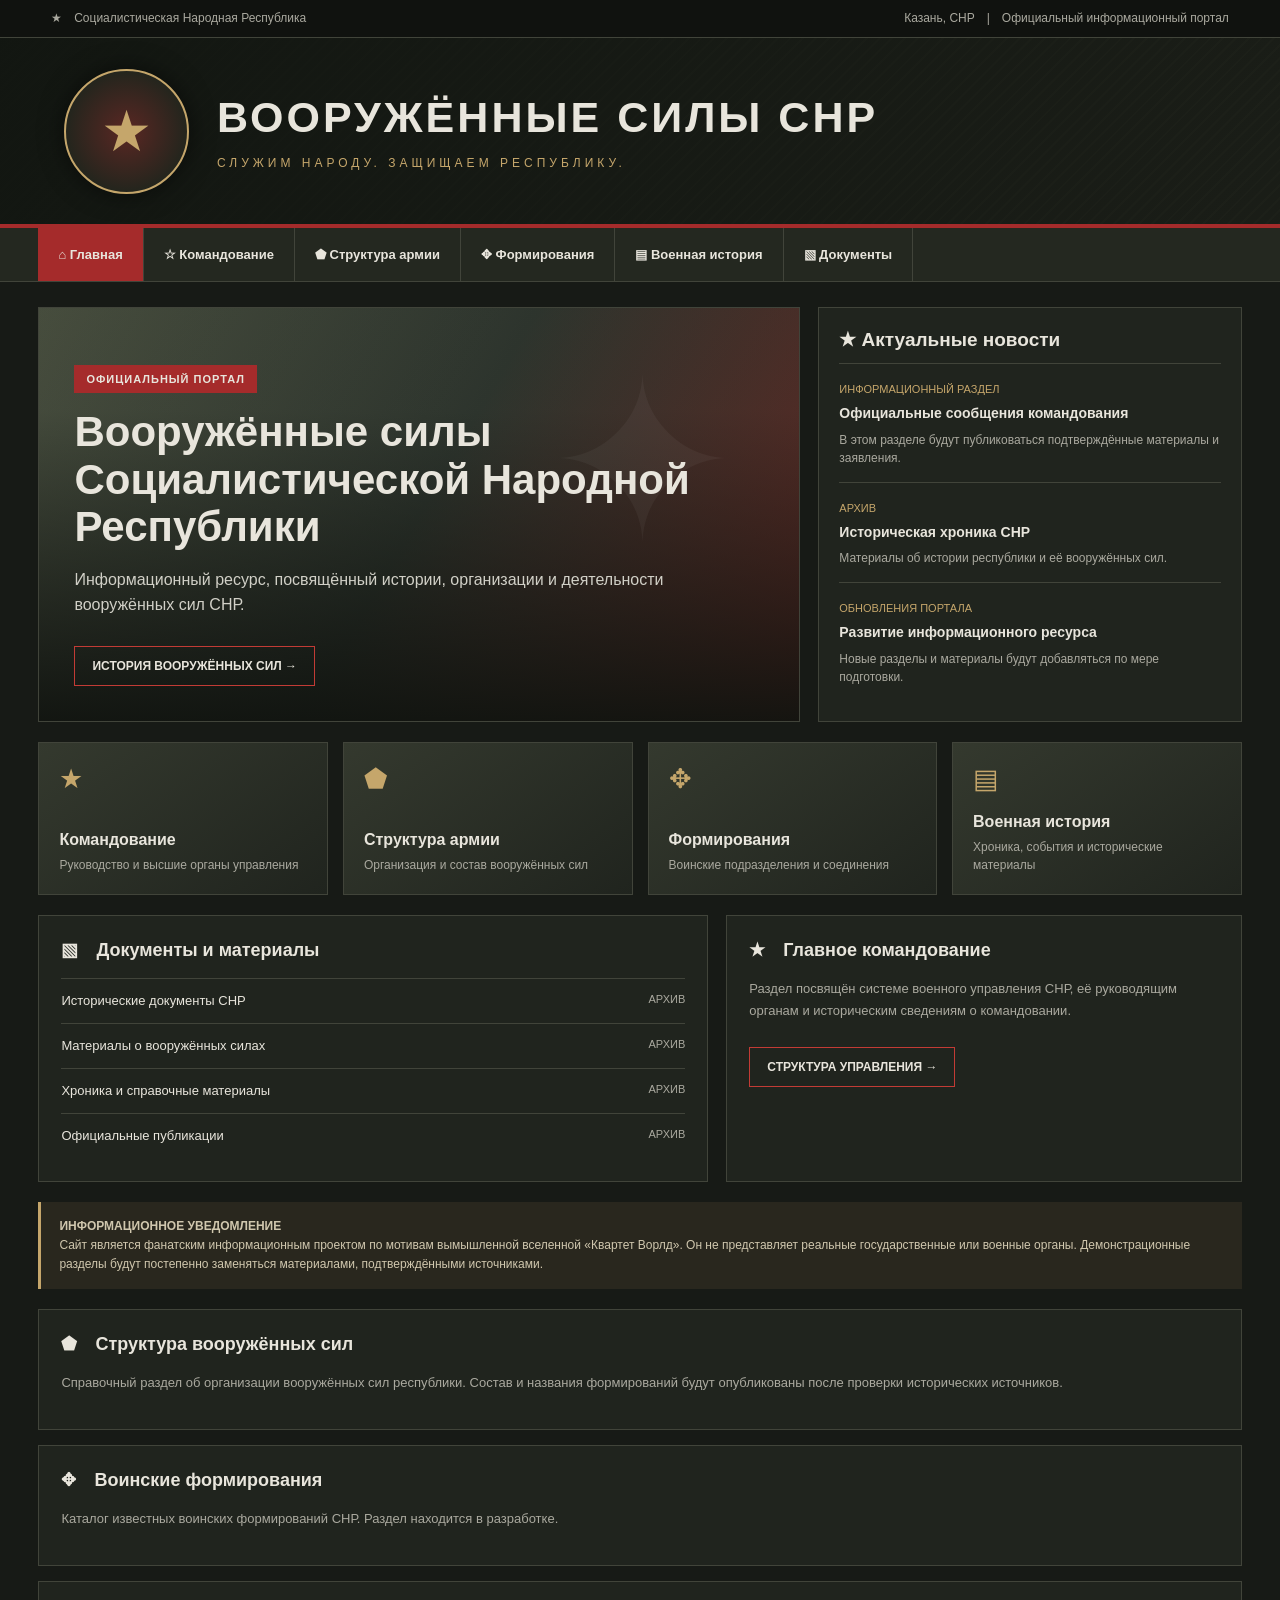
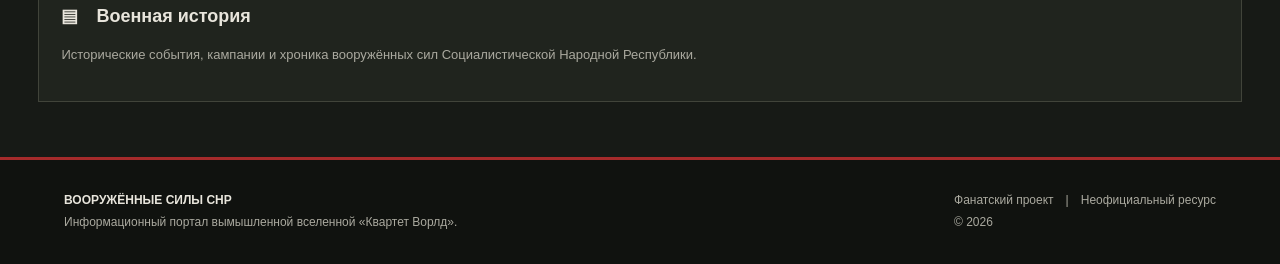
==== index.html @ 650f29ef "Update index.html" ====
<!DOCTYPE html>
<html lang="ru">
<head>
<meta charset="UTF-8">
<meta name="viewport" content="width=device-width, initial-scale=1.0">
<meta name="theme-color" content="#171a16">
<title>Вооружённые силы СНР — официальный портал</title>
<style>
:root {
  --bg:#171a16;
  --panel:#20241e;
  --panel2:#292d25;
  --red:#a52b2b;
  --red2:#c23b35;
  --gold:#c5a66b;
  --text:#e8e5dc;
  --muted:#aaa99f;
  --line:#41443a;
}
*{box-sizing:border-box}
body{
  margin:0;background:var(--bg);color:var(--text);
  font-family:Arial,Helvetica,sans-serif;
}
a{color:inherit;text-decoration:none}
.topline{
  background:#10120f;border-bottom:1px solid var(--line);
  padding:10px 4%;display:flex;justify-content:space-between;
  gap:15px;font-size:12px;color:var(--muted);
}
.masthead{
  min-height:190px;padding:28px 5%;
  display:flex;align-items:center;gap:28px;
  background:
  linear-gradient(105deg,rgba(18,22,17,.98),rgba(25,28,22,.86)),
  repeating-linear-gradient(135deg,#34382c 0 2px,#20241e 2px 9px);
  border-bottom:4px solid var(--red);
}
.emblem{
  width:125px;height:125px;flex-shrink:0;border:2px solid var(--gold);
  border-radius:50%;display:grid;place-items:center;
  color:var(--gold);font-size:57px;
  background:radial-gradient(circle,#5a2723,#24251d 70%);
  box-shadow:0 0 25px #0008;
}
.brand h1{
  font-size:clamp(25px,4vw,43px);margin:0;
  letter-spacing:3px;text-transform:uppercase;
}
.brand p{
  color:var(--gold);letter-spacing:4px;font-size:12px;
  margin:14px 0 0;
}
nav{
  display:flex;flex-wrap:wrap;background:#242820;
  border-bottom:1px solid var(--line);padding:0 3%;
}
nav a{
  padding:19px 20px;font-size:13px;font-weight:bold;
  border-right:1px solid var(--line);transition:.2s;
}
nav a:hover,nav a.active{background:var(--red)}
.container{max-width:1450px;margin:auto;padding:25px 3%}
.section-label{
  color:var(--gold);font-size:11px;letter-spacing:2px;
  text-transform:uppercase;margin-bottom:12px;
}
.hero-grid{
  display:grid;grid-template-columns:1.8fr 1fr;gap:18px;
}
.hero{
  min-height:365px;position:relative;overflow:hidden;
  display:flex;align-items:end;padding:35px;
  background:
  linear-gradient(0deg,#10130ff2 0%,#10130f30 75%),
  linear-gradient(120deg,#535a48,#343c34 50%,#722c27);
  border:1px solid var(--line);
}
.hero:before{
  content:"✦";position:absolute;right:8%;top:5%;
  font-size:230px;color:#ffffff0b;
}
.hero-content{position:relative;max-width:650px}
.tag{
  display:inline-block;background:var(--red);
  padding:8px 12px;font-size:11px;letter-spacing:1px;
  font-weight:bold;margin-bottom:15px;
}
.hero h2{font-size:clamp(27px,4vw,42px);line-height:1.13;margin:0 0 15px}
.hero p{color:#d1d0c7;line-height:1.6;max-width:600px}
.btn{
  display:inline-block;margin-top:12px;padding:12px 17px;
  border:1px solid var(--red2);font-size:12px;font-weight:bold;
}
.btn:hover{background:var(--red)}
.news{
  background:var(--panel);border:1px solid var(--line);padding:20px;
}
.news h3{margin:0 0 12px;font-size:19px}
.news-item{padding:15px 0;border-top:1px solid var(--line)}
.news-item time{font-size:11px;color:var(--gold)}
.news-item h4{font-size:14px;line-height:1.4;margin:7px 0}
.news-item p{font-size:12px;color:var(--muted);line-height:1.5;margin:0}
.cards{
  display:grid;grid-template-columns:repeat(4,1fr);
  gap:15px;margin-top:20px;
}
.card{
  min-height:150px;padding:20px;
  background:linear-gradient(145deg,#34392e,#20241e);
  border:1px solid var(--line);display:flex;
  flex-direction:column;justify-content:space-between;
  transition:.2s;
}
.card:hover{border-color:var(--gold);transform:translateY(-3px)}
.card .symbol{font-size:27px;color:var(--gold)}
.card h3{font-size:16px;margin:18px 0 7px}
.card p{font-size:12px;color:var(--muted);margin:0;line-height:1.5}
.lower{
  display:grid;grid-template-columns:1.3fr 1fr;
  gap:18px;margin-top:20px;
}
.panel{background:var(--panel);border:1px solid var(--line);padding:22px}
.panel h3{margin:0 0 16px;font-size:18px}
.document{
  display:flex;justify-content:space-between;gap:15px;
  padding:13px 0;border-top:1px solid var(--line);
  font-size:13px;line-height:1.4;
}
.document span:last-child{color:var(--muted);white-space:nowrap;font-size:11px}
.notice{
  margin-top:20px;padding:15px 18px;
  border-left:3px solid var(--gold);
  background:#29271e;color:#d0c7ae;
  font-size:12px;line-height:1.6;
}
footer{
  margin-top:30px;padding:30px 5%;
  background:#10120f;border-top:3px solid var(--red);
  color:var(--muted);font-size:12px;line-height:1.8;
}
.footer-inner{max-width:1400px;margin:auto;display:flex;justify-content:space-between;gap:20px;flex-wrap:wrap}
@media(max-width:850px){
  .hero-grid,.lower{grid-template-columns:1fr}
  .cards{grid-template-columns:repeat(2,1fr)}
  .masthead{min-height:145px}
  .emblem{width:85px;height:85px;font-size:38px}
  nav a{padding:14px 12px}
}
@media(max-width:520px){
  .topline{font-size:10px;flex-wrap:wrap}
  .masthead{padding:22px 5%;gap:15px}
  .emblem{width:65px;height:65px;font-size:29px}
  .brand h1{font-size:21px;letter-spacing:1px}
  .brand p{font-size:9px;letter-spacing:1px}
  nav a{font-size:11px;padding:12px 9px}
  .container{padding:15px 4%}
  .hero{padding:23px;min-height:330px}
  .cards{grid-template-columns:1fr 1fr;gap:9px}
  .card{padding:14px;min-height:145px}
  .card h3{font-size:14px}
  .document{font-size:11px}
}
</style>
</head>
<body>

<div class="topline">
  <span>★　Социалистическая Народная Республика</span>
  <span>Казань, СНР　|　Официальный информационный портал</span>
</div>

<header class="masthead">
  <div class="emblem">★</div>
  <div class="brand">
    <h1>Вооружённые силы СНР</h1>
    <p>СЛУЖИМ НАРОДУ. ЗАЩИЩАЕМ РЕСПУБЛИКУ.</p>
  </div>
</header>

<nav>
  <a class="active" href="#home">⌂ Главная</a>
  <a href="#command">☆ Командование</a>
  <a href="#structure">⬟ Структура армии</a>
  <a href="#formations">✥ Формирования</a>
  <a href="#history">▤ Военная история</a>
  <a href="#documents">▧ Документы</a>
</nav>

<main class="container" id="home">

  <div class="hero-grid">
    <section class="hero">
      <div class="hero-content">
        <span class="tag">ОФИЦИАЛЬНЫЙ ПОРТАЛ</span>
        <h2>Вооружённые силы Социалистической Народной Республики</h2>
        <p>Информационный ресурс, посвящённый истории, организации и деятельности вооружённых сил СНР.</p>
        <a class="btn" href="#history">ИСТОРИЯ ВООРУЖЁННЫХ СИЛ →</a>
      </div>
    </section>

    <aside class="news">
      <h3>★ Актуальные новости</h3>
      <article class="news-item">
        <time>ИНФОРМАЦИОННЫЙ РАЗДЕЛ</time>
        <h4>Официальные сообщения командования</h4>
        <p>В этом разделе будут публиковаться подтверждённые материалы и заявления.</p>
      </article>
      <article class="news-item">
        <time>АРХИВ</time>
        <h4>Историческая хроника СНР</h4>
        <p>Материалы об истории республики и её вооружённых сил.</p>
      </article>
      <article class="news-item">
        <time>ОБНОВЛЕНИЯ ПОРТАЛА</time>
        <h4>Развитие информационного ресурса</h4>
        <p>Новые разделы и материалы будут добавляться по мере подготовки.</p>
      </article>
    </aside>
  </div>

  <section class="cards">
    <a class="card" href="#command">
      <span class="symbol">★</span>
      <div><h3>Командование</h3><p>Руководство и высшие органы управления</p></div>
    </a>
    <a class="card" href="#structure">
      <span class="symbol">⬟</span>
      <div><h3>Структура армии</h3><p>Организация и состав вооружённых сил</p></div>
    </a>
    <a class="card" href="#formations">
      <span class="symbol">✥</span>
      <div><h3>Формирования</h3><p>Воинские подразделения и соединения</p></div>
    </a>
    <a class="card" href="#history">
      <span class="symbol">▤</span>
      <div><h3>Военная история</h3><p>Хроника, события и исторические материалы</p></div>
    </a>
  </section>

  <div class="lower">
    <section class="panel" id="documents">
      <h3>▧　Документы и материалы</h3>
      <div class="document">
        <span>Исторические документы СНР</span><span>АРХИВ</span>
      </div>
      <div class="document">
        <span>Материалы о вооружённых силах</span><span>АРХИВ</span>
      </div>
      <div class="document">
        <span>Хроника и справочные материалы</span><span>АРХИВ</span>
      </div>
      <div class="document">
        <span>Официальные публикации</span><span>АРХИВ</span>
      </div>
    </section>

    <section class="panel" id="command">
      <h3>★　Главное командование</h3>
      <p style="color:var(--muted);font-size:13px;line-height:1.7">
        Раздел посвящён системе военного управления СНР, её руководящим органам и историческим сведениям о командовании.
      </p>
      <a class="btn" href="#structure">СТРУКТУРА УПРАВЛЕНИЯ →</a>
    </section>
  </div>

  <div class="notice">
    <strong>ИНФОРМАЦИОННОЕ УВЕДОМЛЕНИЕ</strong><br>
    Сайт является фанатским информационным проектом по мотивам вымышленной вселенной «Квартет Ворлд». Он не представляет реальные государственные или военные органы. Демонстрационные разделы будут постепенно заменяться материалами, подтверждёнными источниками.
  </div>

  <section class="panel" id="structure" style="margin-top:20px">
    <h3>⬟　Структура вооружённых сил</h3>
    <p style="color:var(--muted);font-size:13px;line-height:1.7">
      Справочный раздел об организации вооружённых сил республики. Состав и названия формирований будут опубликованы после проверки исторических источников.
    </p>
  </section>

  <section class="panel" id="formations" style="margin-top:15px">
    <h3>✥　Воинские формирования</h3>
    <p style="color:var(--muted);font-size:13px;line-height:1.7">
      Каталог известных воинских формирований СНР. Раздел находится в разработке.
    </p>
  </section>

  <section class="panel" id="history" style="margin-top:15px">
    <h3>▤　Военная история</h3>
    <p style="color:var(--muted);font-size:13px;line-height:1.7">
      Исторические события, кампании и хроника вооружённых сил Социалистической Народной Республики.
    </p>
  </section>

</main>

<footer>
  <div class="footer-inner">
    <div>
      <strong style="color:var(--text)">ВООРУЖЁННЫЕ СИЛЫ СНР</strong><br>
      Информационный портал вымышленной вселенной «Квартет Ворлд».
    </div>
    <div>Фанатский проект　|　Неофициальный ресурс<br>© 2026</div>
  </div>
</footer>

</body>
</html>
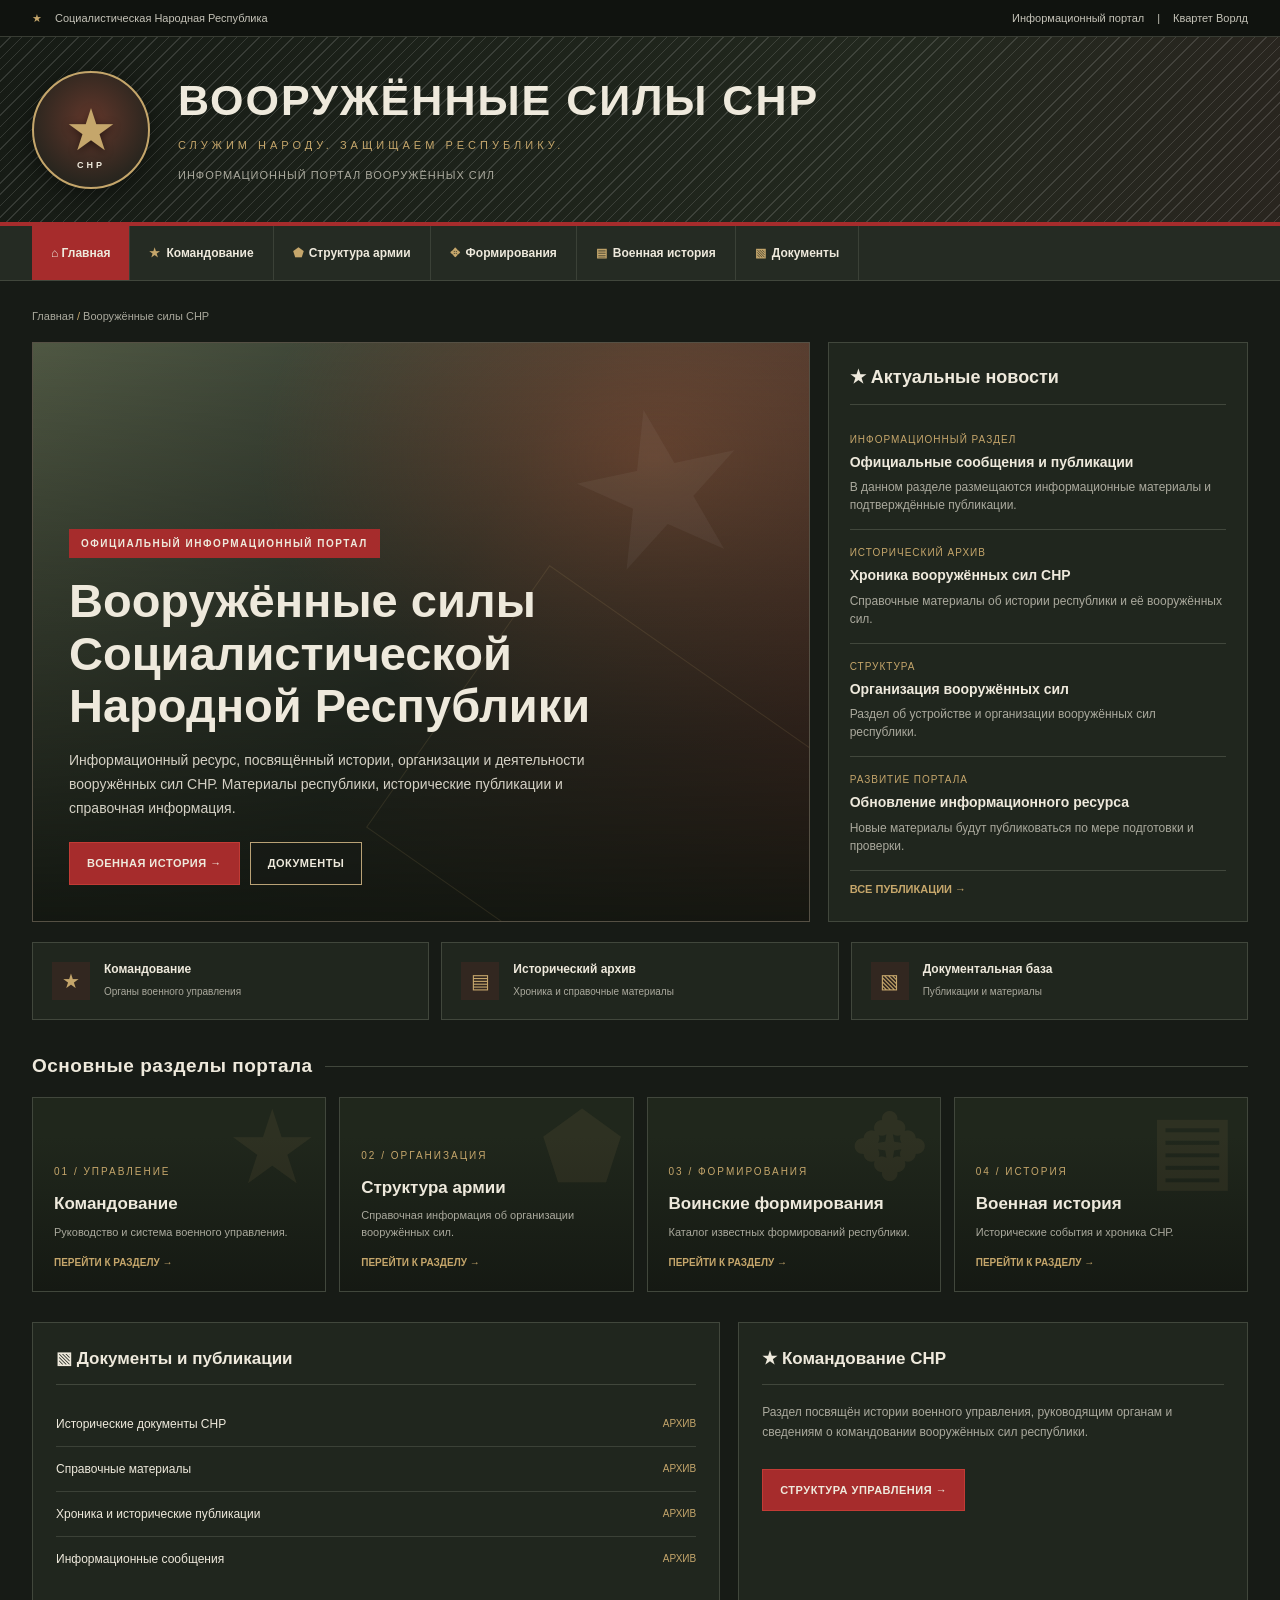
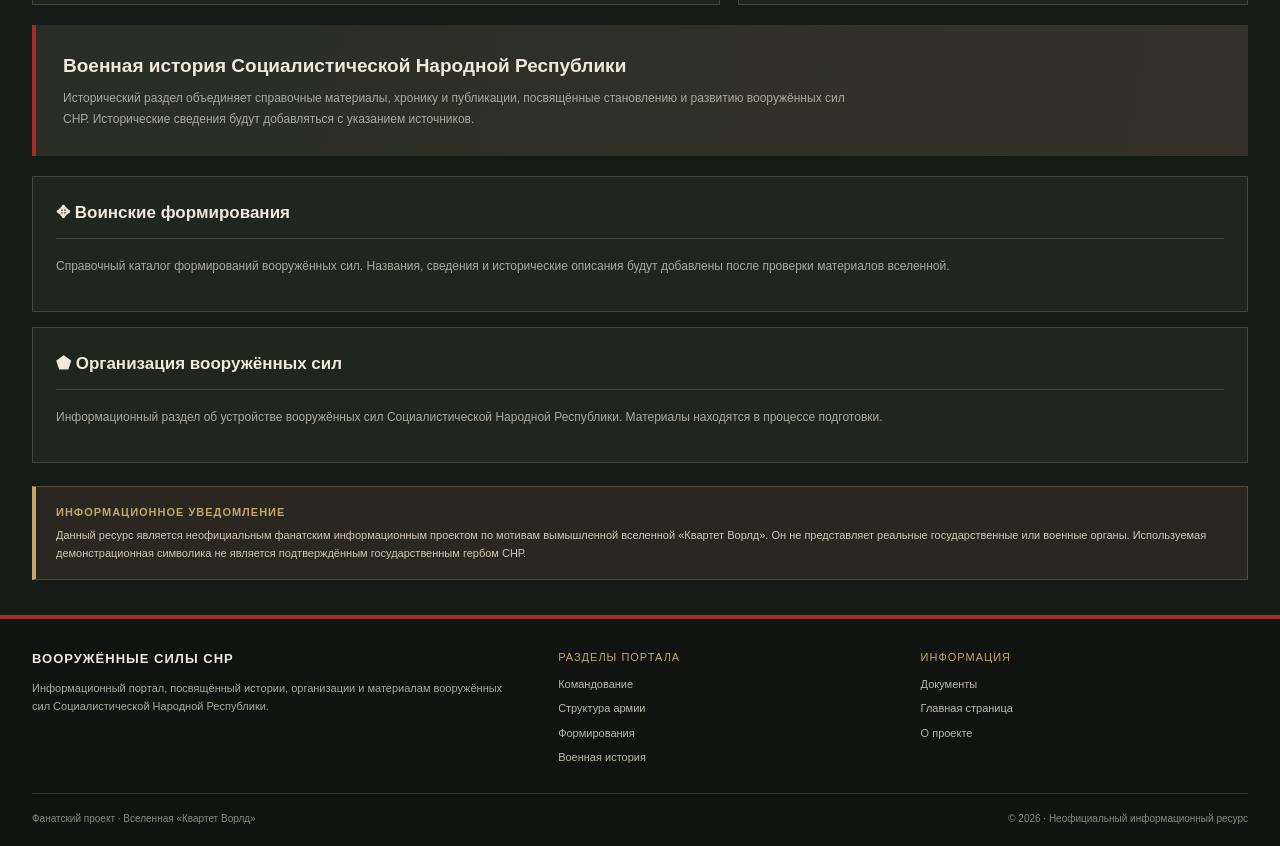
==== commit aa1e19c1: "Update index.html" ====
--- a/index.html
+++ b/index.html
@@ -4,302 +4,1001 @@
 <head>
 <meta charset="UTF-8">
 <meta name="viewport" content="width=device-width, initial-scale=1.0">
-<meta name="theme-color" content="#171a16">
+<meta name="theme-color" content="#171b16">
+<meta name="description" content="Информационный портал Вооружённых сил Социалистической Народной Республики.">
 <title>Вооружённые силы СНР — официальный портал</title>
+
 <style>
 :root {
-  --bg:#171a16;
-  --panel:#20241e;
-  --panel2:#292d25;
-  --red:#a52b2b;
-  --red2:#c23b35;
+  --bg:#171b16;
+  --surface:#20261e;
+  --surface2:#292f26;
+  --surface3:#343a30;
+  --red:#a62c2c;
+  --red-light:#c23b35;
   --gold:#c5a66b;
-  --text:#e8e5dc;
-  --muted:#aaa99f;
-  --line:#41443a;
-}
-*{box-sizing:border-box}
-body{
-  margin:0;background:var(--bg);color:var(--text);
+  --cream:#eee9dc;
+  --muted:#aaa99d;
+  --line:#41473c;
+  --max:1440px;
+}
+
+* { box-sizing:border-box; }
+
+html { scroll-behavior:smooth; }
+
+body {
+  margin:0;
+  background:var(--bg);
+  color:var(--cream);
   font-family:Arial,Helvetica,sans-serif;
-}
-a{color:inherit;text-decoration:none}
-.topline{
-  background:#10120f;border-bottom:1px solid var(--line);
-  padding:10px 4%;display:flex;justify-content:space-between;
-  gap:15px;font-size:12px;color:var(--muted);
-}
-.masthead{
-  min-height:190px;padding:28px 5%;
-  display:flex;align-items:center;gap:28px;
+  line-height:1.5;
+}
+
+a { color:inherit; text-decoration:none; }
+
+button { font:inherit; }
+
+.container {
+  width:min(calc(100% - 64px),var(--max));
+  margin:auto;
+}
+
+/* TOP BAR */
+
+.topbar {
+  background:#10130f;
+  border-bottom:1px solid #383c33;
+  font-size:11px;
+  color:#c5c3b8;
+}
+
+.topbar-inner {
+  min-height:36px;
+  display:flex;
+  align-items:center;
+  justify-content:space-between;
+  gap:15px;
+}
+
+.topbar-left,.topbar-right {
+  display:flex;
+  align-items:center;
+  gap:13px;
+}
+
+.top-star { color:var(--gold); }
+
+/* HEADER */
+
+.header {
+  position:relative;
+  overflow:hidden;
   background:
-  linear-gradient(105deg,rgba(18,22,17,.98),rgba(25,28,22,.86)),
-  repeating-linear-gradient(135deg,#34382c 0 2px,#20241e 2px 9px);
+    linear-gradient(100deg,#161b15 0%,#22281e 70%,#29251f 100%);
   border-bottom:4px solid var(--red);
 }
-.emblem{
-  width:125px;height:125px;flex-shrink:0;border:2px solid var(--gold);
-  border-radius:50%;display:grid;place-items:center;
-  color:var(--gold);font-size:57px;
-  background:radial-gradient(circle,#5a2723,#24251d 70%);
-  box-shadow:0 0 25px #0008;
-}
-.brand h1{
-  font-size:clamp(25px,4vw,43px);margin:0;
-  letter-spacing:3px;text-transform:uppercase;
-}
-.brand p{
-  color:var(--gold);letter-spacing:4px;font-size:12px;
-  margin:14px 0 0;
-}
-nav{
-  display:flex;flex-wrap:wrap;background:#242820;
-  border-bottom:1px solid var(--line);padding:0 3%;
-}
-nav a{
-  padding:19px 20px;font-size:13px;font-weight:bold;
-  border-right:1px solid var(--line);transition:.2s;
-}
-nav a:hover,nav a.active{background:var(--red)}
-.container{max-width:1450px;margin:auto;padding:25px 3%}
-.section-label{
-  color:var(--gold);font-size:11px;letter-spacing:2px;
-  text-transform:uppercase;margin-bottom:12px;
-}
-.hero-grid{
-  display:grid;grid-template-columns:1.8fr 1fr;gap:18px;
-}
-.hero{
-  min-height:365px;position:relative;overflow:hidden;
-  display:flex;align-items:end;padding:35px;
+
+.header:after {
+  content:"";
+  position:absolute;
+  inset:0;
+  pointer-events:none;
+  opacity:.13;
+  background:repeating-linear-gradient(
+    135deg,transparent 0 7px,#ffffff 7px 8px
+  );
+}
+
+.header-inner {
+  min-height:185px;
+  display:flex;
+  align-items:center;
+  gap:28px;
+  position:relative;
+  z-index:1;
+  padding-top:20px;
+  padding-bottom:20px;
+}
+
+.emblem {
+  width:118px;
+  height:118px;
+  flex-shrink:0;
+  border:2px solid var(--gold);
+  border-radius:50%;
   background:
-  linear-gradient(0deg,#10130ff2 0%,#10130f30 75%),
-  linear-gradient(120deg,#535a48,#343c34 50%,#722c27);
+    radial-gradient(circle at 50% 42%,#63372b,#28251e 72%);
+  display:grid;
+  place-items:center;
+  box-shadow:0 5px 25px #0007;
+  position:relative;
+}
+
+.emblem:before {
+  content:"★";
+  color:var(--gold);
+  font-size:58px;
+  text-shadow:0 2px 8px #0008;
+}
+
+.emblem:after {
+  content:"СНР";
+  position:absolute;
+  bottom:14px;
+  font-size:9px;
+  font-weight:bold;
+  letter-spacing:3px;
+  color:var(--cream);
+}
+
+.brand h1 {
+  margin:0;
+  font-size:clamp(25px,4vw,43px);
+  font-weight:800;
+  letter-spacing:2px;
+  text-transform:uppercase;
+  line-height:1.15;
+}
+
+.brand-subtitle {
+  margin-top:12px;
+  color:var(--gold);
+  font-size:11px;
+  letter-spacing:4px;
+  text-transform:uppercase;
+}
+
+.brand-caption {
+  margin-top:13px;
+  color:#aaa99d;
+  font-size:11px;
+  letter-spacing:1px;
+}
+
+/* NAVIGATION */
+
+.nav-wrap {
+  background:#252b23;
+  border-bottom:1px solid var(--line);
+}
+
+.nav {
+  display:flex;
+  align-items:stretch;
+  overflow-x:auto;
+  scrollbar-width:thin;
+}
+
+.nav a {
+  flex-shrink:0;
+  padding:18px 19px;
+  border-right:1px solid #3b4137;
+  font-size:12px;
+  font-weight:bold;
+  transition:.2s;
+}
+
+.nav a:hover {
+  background:var(--surface3);
+}
+
+.nav a.active {
+  background:var(--red);
+}
+
+.nav-icon {
+  color:var(--gold);
+  margin-right:6px;
+}
+
+/* PAGE */
+
+.main {
+  padding-top:27px;
+  padding-bottom:35px;
+}
+
+.breadcrumb {
+  font-size:11px;
+  color:var(--muted);
+  margin-bottom:17px;
+}
+
+.breadcrumb span { color:var(--gold); }
+
+.section-heading {
+  display:flex;
+  align-items:center;
+  gap:12px;
+  margin-bottom:17px;
+}
+
+.section-heading h2 {
+  font-size:19px;
+  margin:0;
+  letter-spacing:.5px;
+}
+
+.section-heading:after {
+  content:"";
+  height:1px;
+  flex:1;
+  background:var(--line);
+}
+
+/* HERO */
+
+.hero-grid {
+  display:grid;
+  grid-template-columns:minmax(0,1.85fr) minmax(290px,1fr);
+  gap:18px;
+}
+
+.hero {
+  min-height:410px;
+  position:relative;
+  overflow:hidden;
+  border:1px solid #555044;
+  display:flex;
+  align-items:flex-end;
+  background:
+    linear-gradient(0deg,#11150ff5 0%,#11150f95 42%,#11150f20 100%),
+    radial-gradient(ellipse at 80% 20%,#80513a 0%,transparent 45%),
+    linear-gradient(120deg,#58614a,#343c32 50%,#6b332b);
+}
+
+.hero:before {
+  content:"★";
+  position:absolute;
+  right:7%;
+  top:7%;
+  font-size:210px;
+  line-height:1;
+  color:#ffffff0c;
+  transform:rotate(-12deg);
+}
+
+.hero:after {
+  content:"";
+  position:absolute;
+  width:55%;
+  height:55%;
+  right:-5%;
+  bottom:-10%;
+  border:1px solid #c5a66b22;
+  transform:rotate(35deg);
+}
+
+.hero-content {
+  padding:36px;
+  position:relative;
+  z-index:2;
+  max-width:720px;
+}
+
+.kicker {
+  display:inline-block;
+  background:var(--red);
+  padding:7px 12px;
+  font-size:10px;
+  font-weight:bold;
+  letter-spacing:1.5px;
+  margin-bottom:17px;
+}
+
+.hero h2 {
+  font-size:clamp(29px,4vw,47px);
+  line-height:1.12;
+  margin:0 0 16px;
+  max-width:650px;
+}
+
+.hero p {
+  max-width:570px;
+  color:#d4d0c4;
+  font-size:14px;
+  line-height:1.7;
+  margin:0;
+}
+
+.hero-actions {
+  display:flex;
+  flex-wrap:wrap;
+  gap:10px;
+  margin-top:22px;
+}
+
+.button {
+  display:inline-flex;
+  align-items:center;
+  justify-content:center;
+  padding:12px 17px;
+  background:var(--red);
+  border:1px solid var(--red-light);
+  font-size:11px;
+  font-weight:bold;
+  letter-spacing:.5px;
+  transition:.2s;
+}
+
+.button:hover { background:var(--red-light); }
+
+.button-outline {
+  background:#171b16a8;
+  border:1px solid #b9a276;
+}
+
+.button-outline:hover { background:#484435; }
+
+/* NEWS */
+
+.news-panel {
+  background:var(--surface);
   border:1px solid var(--line);
-}
-.hero:before{
-  content:"✦";position:absolute;right:8%;top:5%;
-  font-size:230px;color:#ffffff0b;
-}
-.hero-content{position:relative;max-width:650px}
-.tag{
-  display:inline-block;background:var(--red);
-  padding:8px 12px;font-size:11px;letter-spacing:1px;
-  font-weight:bold;margin-bottom:15px;
-}
-.hero h2{font-size:clamp(27px,4vw,42px);line-height:1.13;margin:0 0 15px}
-.hero p{color:#d1d0c7;line-height:1.6;max-width:600px}
-.btn{
-  display:inline-block;margin-top:12px;padding:12px 17px;
-  border:1px solid var(--red2);font-size:12px;font-weight:bold;
-}
-.btn:hover{background:var(--red)}
-.news{
-  background:var(--panel);border:1px solid var(--line);padding:20px;
-}
-.news h3{margin:0 0 12px;font-size:19px}
-.news-item{padding:15px 0;border-top:1px solid var(--line)}
-.news-item time{font-size:11px;color:var(--gold)}
-.news-item h4{font-size:14px;line-height:1.4;margin:7px 0}
-.news-item p{font-size:12px;color:var(--muted);line-height:1.5;margin:0}
-.cards{
-  display:grid;grid-template-columns:repeat(4,1fr);
-  gap:15px;margin-top:20px;
-}
-.card{
-  min-height:150px;padding:20px;
-  background:linear-gradient(145deg,#34392e,#20241e);
-  border:1px solid var(--line);display:flex;
-  flex-direction:column;justify-content:space-between;
+  padding:21px;
+}
+
+.news-panel h2 {
+  font-size:18px;
+  margin:0 0 12px;
+  padding-bottom:13px;
+  border-bottom:1px solid var(--line);
+}
+
+.news-item {
+  display:block;
+  padding:15px 0;
+  border-bottom:1px solid var(--line);
   transition:.2s;
 }
-.card:hover{border-color:var(--gold);transform:translateY(-3px)}
-.card .symbol{font-size:27px;color:var(--gold)}
-.card h3{font-size:16px;margin:18px 0 7px}
-.card p{font-size:12px;color:var(--muted);margin:0;line-height:1.5}
-.lower{
-  display:grid;grid-template-columns:1.3fr 1fr;
-  gap:18px;margin-top:20px;
-}
-.panel{background:var(--panel);border:1px solid var(--line);padding:22px}
-.panel h3{margin:0 0 16px;font-size:18px}
-.document{
-  display:flex;justify-content:space-between;gap:15px;
-  padding:13px 0;border-top:1px solid var(--line);
-  font-size:13px;line-height:1.4;
-}
-.document span:last-child{color:var(--muted);white-space:nowrap;font-size:11px}
-.notice{
-  margin-top:20px;padding:15px 18px;
-  border-left:3px solid var(--gold);
-  background:#29271e;color:#d0c7ae;
-  font-size:12px;line-height:1.6;
-}
-footer{
-  margin-top:30px;padding:30px 5%;
-  background:#10120f;border-top:3px solid var(--red);
-  color:var(--muted);font-size:12px;line-height:1.8;
-}
-.footer-inner{max-width:1400px;margin:auto;display:flex;justify-content:space-between;gap:20px;flex-wrap:wrap}
-@media(max-width:850px){
-  .hero-grid,.lower{grid-template-columns:1fr}
-  .cards{grid-template-columns:repeat(2,1fr)}
-  .masthead{min-height:145px}
-  .emblem{width:85px;height:85px;font-size:38px}
-  nav a{padding:14px 12px}
-}
-@media(max-width:520px){
-  .topline{font-size:10px;flex-wrap:wrap}
-  .masthead{padding:22px 5%;gap:15px}
-  .emblem{width:65px;height:65px;font-size:29px}
-  .brand h1{font-size:21px;letter-spacing:1px}
-  .brand p{font-size:9px;letter-spacing:1px}
-  nav a{font-size:11px;padding:12px 9px}
-  .container{padding:15px 4%}
-  .hero{padding:23px;min-height:330px}
-  .cards{grid-template-columns:1fr 1fr;gap:9px}
-  .card{padding:14px;min-height:145px}
-  .card h3{font-size:14px}
-  .document{font-size:11px}
+
+.news-item:last-child { border-bottom:0; }
+
+.news-item:hover h3 { color:var(--gold); }
+
+.news-meta {
+  font-size:10px;
+  color:var(--gold);
+  letter-spacing:1px;
+  text-transform:uppercase;
+}
+
+.news-item h3 {
+  font-size:14px;
+  margin:6px 0;
+  line-height:1.4;
+  transition:.2s;
+}
+
+.news-item p {
+  margin:0;
+  color:var(--muted);
+  font-size:12px;
+  line-height:1.5;
+}
+
+.news-more {
+  display:inline-block;
+  margin-top:10px;
+  color:var(--gold);
+  font-size:11px;
+  font-weight:bold;
+}
+
+/* QUICK INFO */
+
+.info-strip {
+  display:grid;
+  grid-template-columns:repeat(3,1fr);
+  gap:12px;
+  margin-top:20px;
+}
+
+.info-cell {
+  background:var(--surface);
+  border:1px solid var(--line);
+  padding:17px 19px;
+  display:flex;
+  align-items:center;
+  gap:14px;
+}
+
+.info-symbol {
+  width:38px;
+  height:38px;
+  flex-shrink:0;
+  display:grid;
+  place-items:center;
+  background:#a62c2c22;
+  color:var(--gold);
+  font-size:20px;
+}
+
+.info-cell strong {
+  display:block;
+  font-size:12px;
+}
+
+.info-cell small {
+  color:var(--muted);
+  font-size:10px;
+}
+
+/* SECTIONS */
+
+.sections-area { margin-top:32px; }
+
+.section-grid {
+  display:grid;
+  grid-template-columns:repeat(4,1fr);
+  gap:13px;
+}
+
+.section-card {
+  position:relative;
+  min-height:195px;
+  overflow:hidden;
+  display:flex;
+  flex-direction:column;
+  justify-content:flex-end;
+  padding:21px;
+  background:
+    linear-gradient(0deg,#151913 0%,#20271c 80%);
+  border:1px solid var(--line);
+  transition:.25s;
+}
+
+.section-card:before {
+  content:attr(data-symbol);
+  position:absolute;
+  top:8px;
+  right:15px;
+  color:#c5a66b16;
+  font-size:88px;
+  font-weight:bold;
+  line-height:1;
+}
+
+.section-card:hover {
+  border-color:var(--gold);
+  background:linear-gradient(145deg,#363c2f,#24291f);
+  transform:translateY(-3px);
+}
+
+.card-number {
+  color:var(--gold);
+  font-size:10px;
+  letter-spacing:2px;
+  margin-bottom:12px;
+}
+
+.section-card h3 {
+  position:relative;
+  font-size:17px;
+  margin:0 0 7px;
+}
+
+.section-card p {
+  position:relative;
+  color:var(--muted);
+  font-size:11px;
+  line-height:1.5;
+  margin:0;
+}
+
+.card-link {
+  color:var(--gold);
+  font-size:10px;
+  font-weight:bold;
+  margin-top:15px;
+}
+
+/* LOWER BLOCKS */
+
+.lower-grid {
+  display:grid;
+  grid-template-columns:1.35fr 1fr;
+  gap:18px;
+  margin-top:30px;
+}
+
+.panel {
+  background:var(--surface);
+  border:1px solid var(--line);
+  padding:23px;
+}
+
+.panel-title {
+  font-size:17px;
+  margin:0 0 17px;
+  padding-bottom:12px;
+  border-bottom:1px solid var(--line);
+}
+
+.document-row {
+  display:flex;
+  align-items:center;
+  justify-content:space-between;
+  gap:15px;
+  padding:13px 0;
+  border-bottom:1px solid #3b4137;
+  font-size:12px;
+}
+
+.document-row:last-child { border-bottom:0; }
+
+.document-row span:last-child {
+  color:var(--gold);
+  font-size:10px;
+  white-space:nowrap;
+}
+
+.panel-description {
+  font-size:12px;
+  color:var(--muted);
+  line-height:1.7;
+}
+
+.panel-button {
+  margin-top:14px;
+}
+
+/* HISTORY BAND */
+
+.history-band {
+  position:relative;
+  margin-top:20px;
+  padding:27px;
+  background:
+    linear-gradient(100deg,#292d24,#353329);
+  border-left:4px solid var(--red);
+}
+
+.history-band h2 {
+  margin:0 0 8px;
+  font-size:19px;
+}
+
+.history-band p {
+  color:var(--muted);
+  max-width:800px;
+  font-size:12px;
+  line-height:1.7;
+  margin:0;
+}
+
+/* NOTICE */
+
+.notice {
+  margin-top:23px;
+  background:#29271f;
+  border:1px solid #524936;
+  border-left:4px solid var(--gold);
+  padding:16px 20px;
+  font-size:11px;
+  line-height:1.7;
+  color:#d1c8b5;
+}
+
+.notice strong {
+  display:block;
+  color:var(--gold);
+  letter-spacing:1px;
+  margin-bottom:4px;
+}
+
+/* FOOTER */
+
+.footer {
+  background:#10130f;
+  border-top:4px solid var(--red);
+  padding:30px 0 20px;
+}
+
+.footer-main {
+  display:grid;
+  grid-template-columns:1.5fr 1fr 1fr;
+  gap:35px;
+  padding-bottom:27px;
+}
+
+.footer-title {
+  font-weight:bold;
+  letter-spacing:1px;
+  font-size:13px;
+  margin-bottom:10px;
+}
+
+.footer p {
+  color:var(--muted);
+  font-size:11px;
+  line-height:1.7;
+  margin:0;
+}
+
+.footer-heading {
+  font-size:11px;
+  color:var(--gold);
+  letter-spacing:1px;
+  margin-bottom:10px;
+}
+
+.footer-links {
+  display:flex;
+  flex-direction:column;
+  gap:8px;
+  font-size:11px;
+  color:#bcb9ad;
+}
+
+.footer-links a:hover { color:var(--gold); }
+
+.footer-bottom {
+  border-top:1px solid #353a32;
+  padding-top:17px;
+  display:flex;
+  justify-content:space-between;
+  flex-wrap:wrap;
+  gap:10px;
+  color:#898b80;
+  font-size:10px;
+}
+
+/* RESPONSIVE */
+
+@media(max-width:1000px) {
+  .hero-grid { grid-template-columns:1fr; }
+  .hero { min-height:380px; }
+  .section-grid { grid-template-columns:repeat(2,1fr); }
+}
+
+@media(max-width:700px) {
+  .container { width:calc(100% - 30px); }
+  .header-inner { min-height:145px; gap:16px; }
+  .emblem { width:77px;height:77px; }
+  .emblem:before { font-size:39px; }
+  .emblem:after { font-size:7px;bottom:9px; }
+  .brand h1 { font-size:22px;letter-spacing:1px; }
+  .brand-subtitle { font-size:9px;letter-spacing:1.5px; }
+  .brand-caption { display:none; }
+  .topbar-inner { padding:9px 0; }
+  .topbar-right { display:none; }
+  .nav a { padding:14px 12px; }
+  .info-strip { grid-template-columns:1fr; }
+  .lower-grid { grid-template-columns:1fr; }
+  .footer-main { grid-template-columns:1fr 1fr; }
+  .footer-main > div:first-child { grid-column:1/-1; }
+}
+
+@media(max-width:450px) {
+  .section-grid { grid-template-columns:1fr 1fr;gap:8px; }
+  .section-card { min-height:175px;padding:14px; }
+  .section-card h3 { font-size:14px; }
+  .hero { min-height:370px; }
+  .hero-content { padding:22px; }
+  .hero h2 { font-size:29px; }
+  .hero p { font-size:12px; }
+  .news-panel { padding:16px; }
+  .footer-main { grid-template-columns:1fr; }
+  .footer-main > div:first-child { grid-column:auto; }
 }
 </style>
 </head>
+
 <body>
 
-<div class="topline">
-  <span>★　Социалистическая Народная Республика</span>
-  <span>Казань, СНР　|　Официальный информационный портал</span>
+<!-- TOP BAR -->
+<div class="topbar">
+  <div class="container topbar-inner">
+    <div class="topbar-left">
+      <span class="top-star">★</span>
+      <span>Социалистическая Народная Республика</span>
+    </div>
+    <div class="topbar-right">
+      <span>Информационный портал</span>
+      <span>|</span>
+      <span>Квартет Ворлд</span>
+    </div>
+  </div>
 </div>
 
-<header class="masthead">
-  <div class="emblem">★</div>
-  <div class="brand">
-    <h1>Вооружённые силы СНР</h1>
-    <p>СЛУЖИМ НАРОДУ. ЗАЩИЩАЕМ РЕСПУБЛИКУ.</p>
+<!-- HEADER -->
+<header class="header">
+  <div class="container header-inner">
+    <div class="emblem" aria-label="Демонстрационная эмблема СНР"></div>
+    <div class="brand">
+      <h1>Вооружённые силы СНР</h1>
+      <div class="brand-subtitle">
+        Служим народу. Защищаем республику.
+      </div>
+      <div class="brand-caption">
+        ИНФОРМАЦИОННЫЙ ПОРТАЛ ВООРУЖЁННЫХ СИЛ
+      </div>
+    </div>
   </div>
 </header>
 
-<nav>
-  <a class="active" href="#home">⌂ Главная</a>
-  <a href="#command">☆ Командование</a>
-  <a href="#structure">⬟ Структура армии</a>
-  <a href="#formations">✥ Формирования</a>
-  <a href="#history">▤ Военная история</a>
-  <a href="#documents">▧ Документы</a>
-</nav>
-
-<main class="container" id="home">
-
+<!-- NAVIGATION -->
+<div class="nav-wrap">
+  <nav class="container nav">
+    <a class="active" href="#home">⌂ Главная</a>
+    <a href="#command"><span class="nav-icon">★</span>Командование</a>
+    <a href="#structure"><span class="nav-icon">⬟</span>Структура армии</a>
+    <a href="#formations"><span class="nav-icon">✥</span>Формирования</a>
+    <a href="#history"><span class="nav-icon">▤</span>Военная история</a>
+    <a href="#documents"><span class="nav-icon">▧</span>Документы</a>
+  </nav>
+</div>
+
+<!-- MAIN -->
+<main class="container main" id="home">
+
+  <div class="breadcrumb">
+    Главная <span>/</span> Вооружённые силы СНР
+  </div>
+
+  <!-- HERO AND NEWS -->
   <div class="hero-grid">
+
     <section class="hero">
       <div class="hero-content">
-        <span class="tag">ОФИЦИАЛЬНЫЙ ПОРТАЛ</span>
+        <span class="kicker">ОФИЦИАЛЬНЫЙ ИНФОРМАЦИОННЫЙ ПОРТАЛ</span>
         <h2>Вооружённые силы Социалистической Народной Республики</h2>
-        <p>Информационный ресурс, посвящённый истории, организации и деятельности вооружённых сил СНР.</p>
-        <a class="btn" href="#history">ИСТОРИЯ ВООРУЖЁННЫХ СИЛ →</a>
+        <p>
+          Информационный ресурс, посвящённый истории,
+          организации и деятельности вооружённых сил СНР.
+          Материалы республики, исторические публикации
+          и справочная информация.
+        </p>
+        <div class="hero-actions">
+          <a href="#history" class="button">
+            ВОЕННАЯ ИСТОРИЯ →
+          </a>
+          <a href="#documents" class="button button-outline">
+            ДОКУМЕНТЫ
+          </a>
+        </div>
       </div>
     </section>
 
-    <aside class="news">
-      <h3>★ Актуальные новости</h3>
-      <article class="news-item">
-        <time>ИНФОРМАЦИОННЫЙ РАЗДЕЛ</time>
-        <h4>Официальные сообщения командования</h4>
-        <p>В этом разделе будут публиковаться подтверждённые материалы и заявления.</p>
-      </article>
-      <article class="news-item">
-        <time>АРХИВ</time>
-        <h4>Историческая хроника СНР</h4>
-        <p>Материалы об истории республики и её вооружённых сил.</p>
-      </article>
-      <article class="news-item">
-        <time>ОБНОВЛЕНИЯ ПОРТАЛА</time>
-        <h4>Развитие информационного ресурса</h4>
-        <p>Новые разделы и материалы будут добавляться по мере подготовки.</p>
-      </article>
+    <aside class="news-panel">
+      <h2>★ Актуальные новости</h2>
+
+      <a class="news-item" href="#documents">
+        <div class="news-meta">ИНФОРМАЦИОННЫЙ РАЗДЕЛ</div>
+        <h3>Официальные сообщения и публикации</h3>
+        <p>
+          В данном разделе размещаются информационные
+          материалы и подтверждённые публикации.
+        </p>
+      </a>
+
+      <a class="news-item" href="#history">
+        <div class="news-meta">ИСТОРИЧЕСКИЙ АРХИВ</div>
+        <h3>Хроника вооружённых сил СНР</h3>
+        <p>
+          Справочные материалы об истории республики
+          и её вооружённых сил.
+        </p>
+      </a>
+
+      <a class="news-item" href="#structure">
+        <div class="news-meta">СТРУКТУРА</div>
+        <h3>Организация вооружённых сил</h3>
+        <p>
+          Раздел об устройстве и организации вооружённых
+          сил республики.
+        </p>
+      </a>
+
+      <a class="news-item" href="#home">
+        <div class="news-meta">РАЗВИТИЕ ПОРТАЛА</div>
+        <h3>Обновление информационного ресурса</h3>
+        <p>
+          Новые материалы будут публиковаться по мере
+          подготовки и проверки.
+        </p>
+      </a>
+
+      <a class="news-more" href="#documents">
+        ВСЕ ПУБЛИКАЦИИ →
+      </a>
     </aside>
+
   </div>
 
-  <section class="cards">
-    <a class="card" href="#command">
-      <span class="symbol">★</span>
-      <div><h3>Командование</h3><p>Руководство и высшие органы управления</p></div>
-    </a>
-    <a class="card" href="#structure">
-      <span class="symbol">⬟</span>
-      <div><h3>Структура армии</h3><p>Организация и состав вооружённых сил</p></div>
-    </a>
-    <a class="card" href="#formations">
-      <span class="symbol">✥</span>
-      <div><h3>Формирования</h3><p>Воинские подразделения и соединения</p></div>
-    </a>
-    <a class="card" href="#history">
-      <span class="symbol">▤</span>
-      <div><h3>Военная история</h3><p>Хроника, события и исторические материалы</p></div>
-    </a>
+  <!-- INFO STRIP -->
+  <div class="info-strip">
+    <div class="info-cell">
+      <div class="info-symbol">★</div>
+      <div>
+        <strong>Командование</strong>
+        <small>Органы военного управления</small>
+      </div>
+    </div>
+
+    <div class="info-cell">
+      <div class="info-symbol">▤</div>
+      <div>
+        <strong>Исторический архив</strong>
+        <small>Хроника и справочные материалы</small>
+      </div>
+    </div>
+
+    <div class="info-cell">
+      <div class="info-symbol">▧</div>
+      <div>
+        <strong>Документальная база</strong>
+        <small>Публикации и материалы</small>
+      </div>
+    </div>
+  </div>
+
+  <!-- SECTIONS -->
+  <section class="sections-area">
+    <div class="section-heading">
+      <h2>Основные разделы портала</h2>
+    </div>
+
+    <div class="section-grid">
+
+      <a href="#command" class="section-card" data-symbol="★">
+        <div class="card-number">01 / УПРАВЛЕНИЕ</div>
+        <h3>Командование</h3>
+        <p>Руководство и система военного управления.</p>
+        <span class="card-link">ПЕРЕЙТИ К РАЗДЕЛУ →</span>
+      </a>
+
+      <a href="#structure" class="section-card" data-symbol="⬟">
+        <div class="card-number">02 / ОРГАНИЗАЦИЯ</div>
+        <h3>Структура армии</h3>
+        <p>Справочная информация об организации вооружённых сил.</p>
+        <span class="card-link">ПЕРЕЙТИ К РАЗДЕЛУ →</span>
+      </a>
+
+      <a href="#formations" class="section-card" data-symbol="✥">
+        <div class="card-number">03 / ФОРМИРОВАНИЯ</div>
+        <h3>Воинские формирования</h3>
+        <p>Каталог известных формирований республики.</p>
+        <span class="card-link">ПЕРЕЙТИ К РАЗДЕЛУ →</span>
+      </a>
+
+      <a href="#history" class="section-card" data-symbol="▤">
+        <div class="card-number">04 / ИСТОРИЯ</div>
+        <h3>Военная история</h3>
+        <p>Исторические события и хроника СНР.</p>
+        <span class="card-link">ПЕРЕЙТИ К РАЗДЕЛУ →</span>
+      </a>
+
+    </div>
   </section>
 
-  <div class="lower">
+  <!-- DOCUMENTS AND COMMAND -->
+  <div class="lower-grid">
+
     <section class="panel" id="documents">
-      <h3>▧　Документы и материалы</h3>
-      <div class="document">
-        <span>Исторические документы СНР</span><span>АРХИВ</span>
-      </div>
-      <div class="document">
-        <span>Материалы о вооружённых силах</span><span>АРХИВ</span>
-      </div>
-      <div class="document">
-        <span>Хроника и справочные материалы</span><span>АРХИВ</span>
-      </div>
-      <div class="document">
-        <span>Официальные публикации</span><span>АРХИВ</span>
+      <h2 class="panel-title">▧ Документы и публикации</h2>
+
+      <div class="document-row">
+        <span>Исторические документы СНР</span>
+        <span>АРХИВ</span>
+      </div>
+
+      <div class="document-row">
+        <span>Справочные материалы</span>
+        <span>АРХИВ</span>
+      </div>
+
+      <div class="document-row">
+        <span>Хроника и исторические публикации</span>
+        <span>АРХИВ</span>
+      </div>
+
+      <div class="document-row">
+        <span>Информационные сообщения</span>
+        <span>АРХИВ</span>
       </div>
     </section>
 
     <section class="panel" id="command">
-      <h3>★　Главное командование</h3>
-      <p style="color:var(--muted);font-size:13px;line-height:1.7">
-        Раздел посвящён системе военного управления СНР, её руководящим органам и историческим сведениям о командовании.
+      <h2 class="panel-title">★ Командование СНР</h2>
+      <p class="panel-description">
+        Раздел посвящён истории военного управления,
+        руководящим органам и сведениям о командовании
+        вооружённых сил республики.
       </p>
-      <a class="btn" href="#structure">СТРУКТУРА УПРАВЛЕНИЯ →</a>
+      <a href="#structure" class="button panel-button">
+        СТРУКТУРА УПРАВЛЕНИЯ →
+      </a>
     </section>
+
   </div>
 
-  <div class="notice">
-    <strong>ИНФОРМАЦИОННОЕ УВЕДОМЛЕНИЕ</strong><br>
-    Сайт является фанатским информационным проектом по мотивам вымышленной вселенной «Квартет Ворлд». Он не представляет реальные государственные или военные органы. Демонстрационные разделы будут постепенно заменяться материалами, подтверждёнными источниками.
-  </div>
-
-  <section class="panel" id="structure" style="margin-top:20px">
-    <h3>⬟　Структура вооружённых сил</h3>
-    <p style="color:var(--muted);font-size:13px;line-height:1.7">
-      Справочный раздел об организации вооружённых сил республики. Состав и названия формирований будут опубликованы после проверки исторических источников.
+  <!-- HISTORY -->
+  <section class="history-band" id="history">
+    <h2>Военная история Социалистической Народной Республики</h2>
+    <p>
+      Исторический раздел объединяет справочные материалы,
+      хронику и публикации, посвящённые становлению
+      и развитию вооружённых сил СНР. Исторические сведения
+      будут добавляться с указанием источников.
     </p>
   </section>
 
-  <section class="panel" id="formations" style="margin-top:15px">
-    <h3>✥　Воинские формирования</h3>
-    <p style="color:var(--muted);font-size:13px;line-height:1.7">
-      Каталог известных воинских формирований СНР. Раздел находится в разработке.
+  <!-- FORMATIONS -->
+  <section class="panel" id="formations" style="margin-top:20px">
+    <h2 class="panel-title">✥ Воинские формирования</h2>
+    <p class="panel-description">
+      Справочный каталог формирований вооружённых сил.
+      Названия, сведения и исторические описания будут
+      добавлены после проверки материалов вселенной.
     </p>
   </section>
 
-  <section class="panel" id="history" style="margin-top:15px">
-    <h3>▤　Военная история</h3>
-    <p style="color:var(--muted);font-size:13px;line-height:1.7">
-      Исторические события, кампании и хроника вооружённых сил Социалистической Народной Республики.
+  <!-- STRUCTURE -->
+  <section class="panel" id="structure" style="margin-top:15px">
+    <h2 class="panel-title">⬟ Организация вооружённых сил</h2>
+    <p class="panel-description">
+      Информационный раздел об устройстве вооружённых сил
+      Социалистической Народной Республики.
+      Материалы находятся в процессе подготовки.
     </p>
   </section>
 
+  <!-- NOTICE -->
+  <div class="notice">
+    <strong>ИНФОРМАЦИОННОЕ УВЕДОМЛЕНИЕ</strong>
+    Данный ресурс является неофициальным фанатским
+    информационным проектом по мотивам вымышленной вселенной
+    «Квартет Ворлд». Он не представляет реальные государственные
+    или военные органы. Используемая демонстрационная символика
+    не является подтверждённым государственным гербом СНР.
+  </div>
+
 </main>
 
-<footer>
-  <div class="footer-inner">
-    <div>
-      <strong style="color:var(--text)">ВООРУЖЁННЫЕ СИЛЫ СНР</strong><br>
-      Информационный портал вымышленной вселенной «Квартет Ворлд».
+<!-- FOOTER -->
+<footer class="footer">
+  <div class="container">
+
+    <div class="footer-main">
+
+      <div>
+        <div class="footer-title">ВООРУЖЁННЫЕ СИЛЫ СНР</div>
+        <p>
+          Информационный портал, посвящённый истории,
+          организации и материалам вооружённых сил
+          Социалистической Народной Республики.
+        </p>
+      </div>
+
+      <div>
+        <div class="footer-heading">РАЗДЕЛЫ ПОРТАЛА</div>
+        <div class="footer-links">
+          <a href="#command">Командование</a>
+          <a href="#structure">Структура армии</a>
+          <a href="#formations">Формирования</a>
+          <a href="#history">Военная история</a>
+        </div>
+      </div>
+
+      <div>
+        <div class="footer-heading">ИНФОРМАЦИЯ</div>
+        <div class="footer-links">
+          <a href="#documents">Документы</a>
+          <a href="#home">Главная страница</a>
+          <a href="#home">О проекте</a>
+        </div>
+      </div>
+
     </div>
-    <div>Фанатский проект　|　Неофициальный ресурс<br>© 2026</div>
+
+    <div class="footer-bottom">
+      <span>Фанатский проект · Вселенная «Квартет Ворлд»</span>
+      <span>© 2026 · Неофициальный информационный ресурс</span>
+    </div>
+
   </div>
 </footer>
 
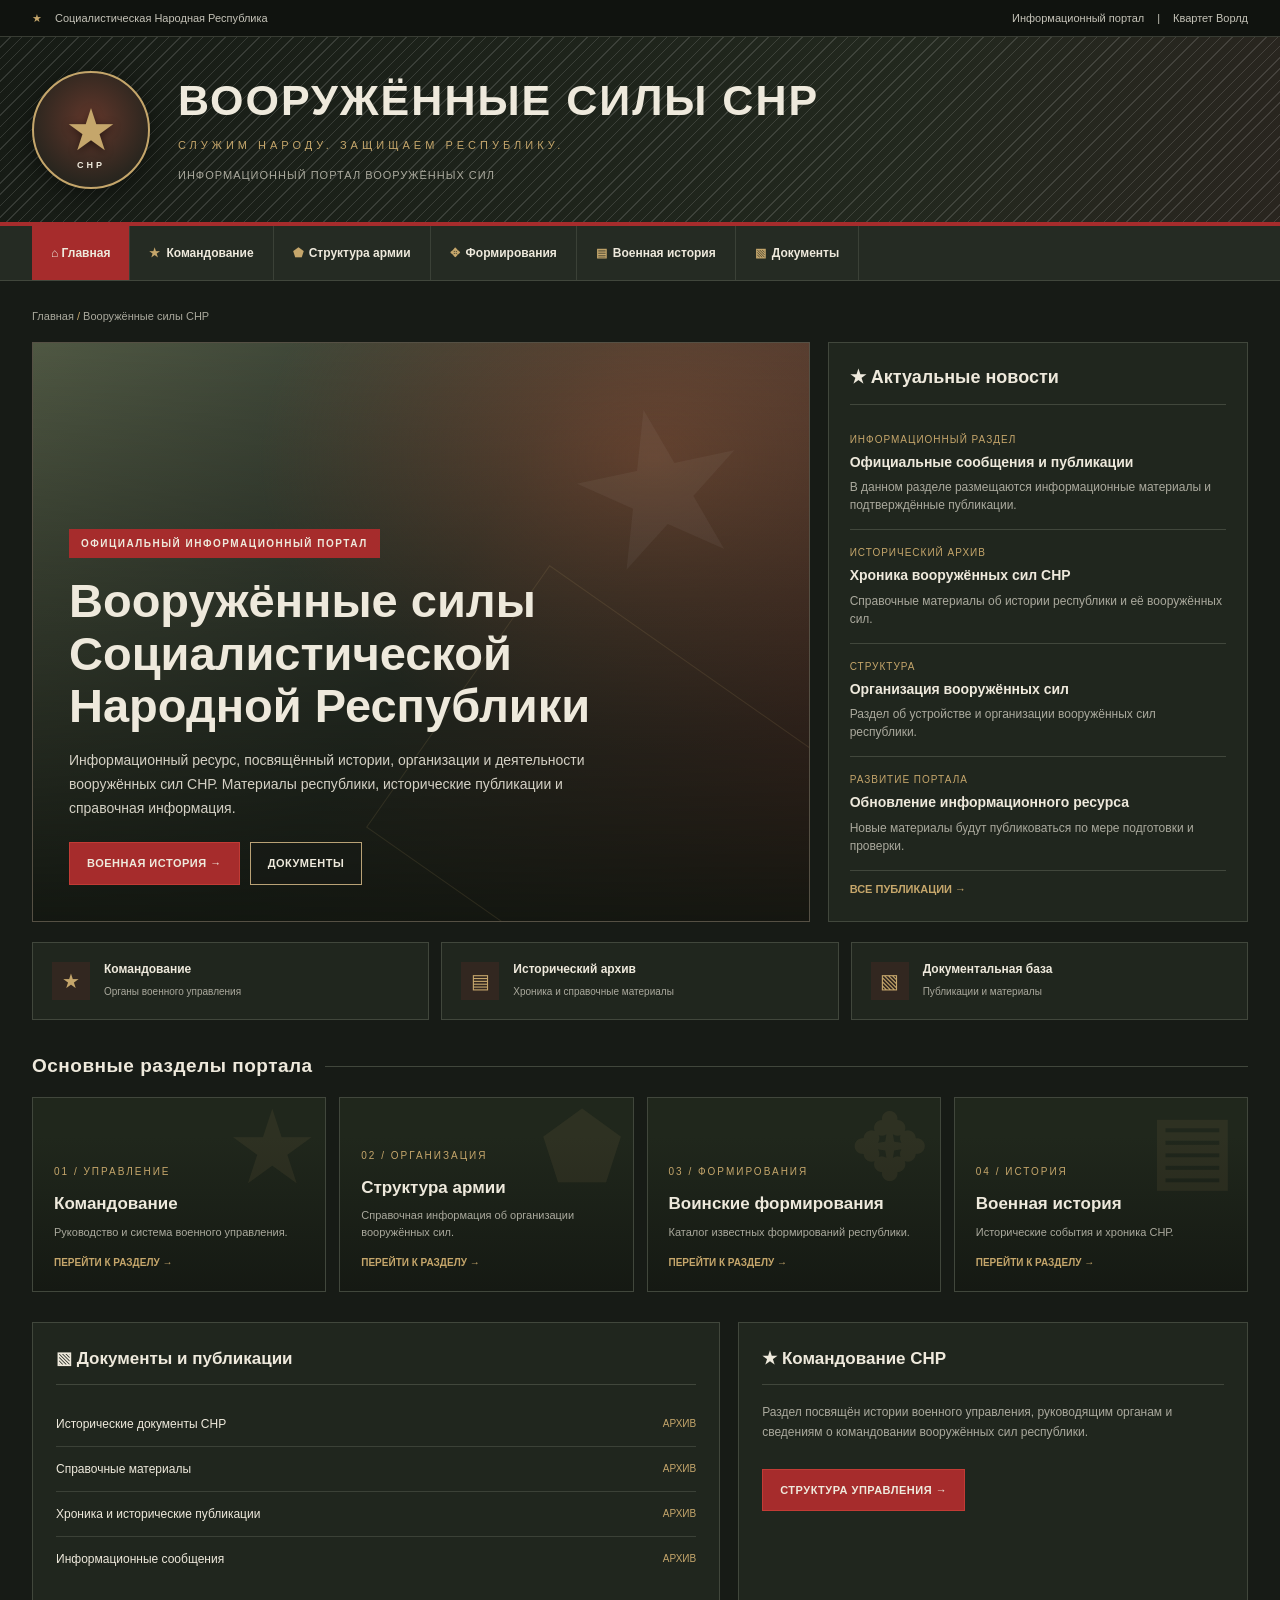
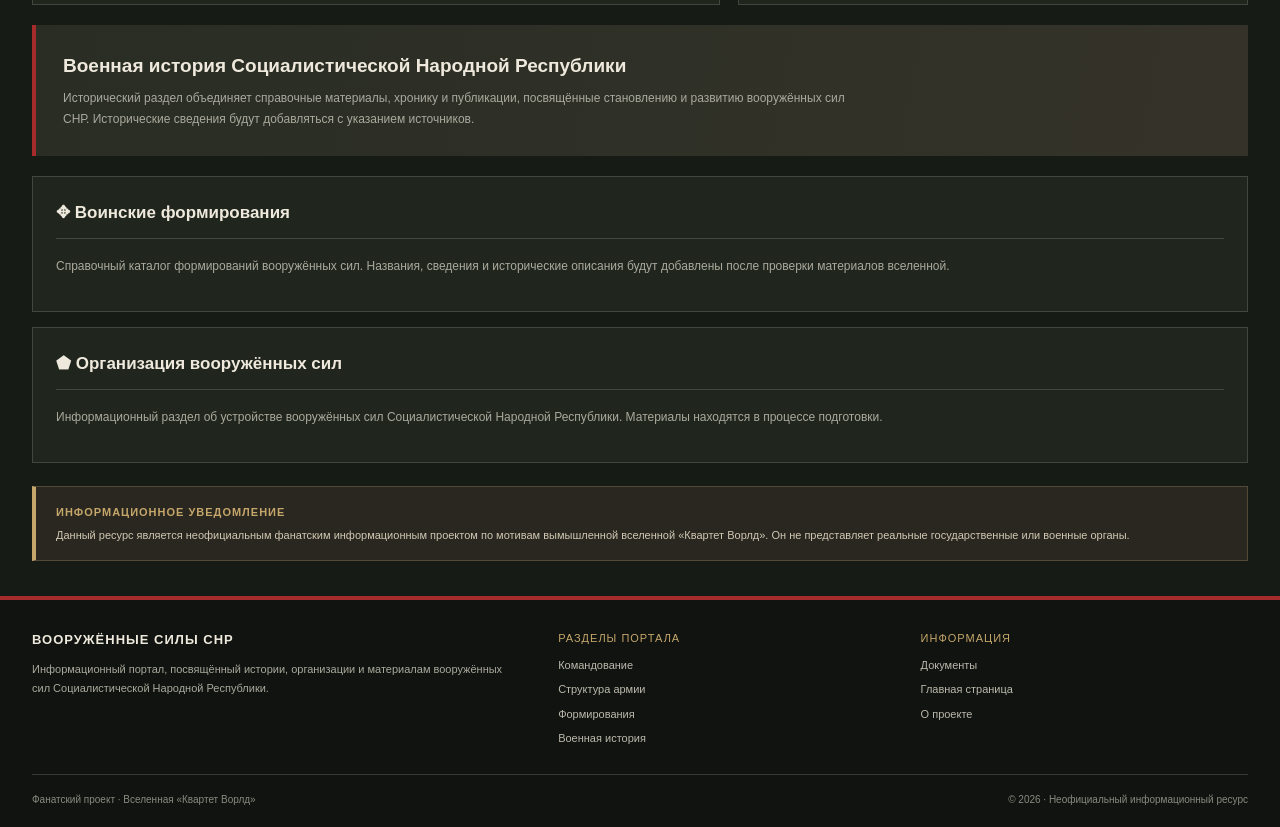
==== commit 59160768: "Update index.html" ====
--- a/index.html
+++ b/index.html
@@ -952,8 +952,7 @@
     Данный ресурс является неофициальным фанатским
     информационным проектом по мотивам вымышленной вселенной
     «Квартет Ворлд». Он не представляет реальные государственные
-    или военные органы. Используемая демонстрационная символика
-    не является подтверждённым государственным гербом СНР.
+    или военные органы.
   </div>
 
 </main>
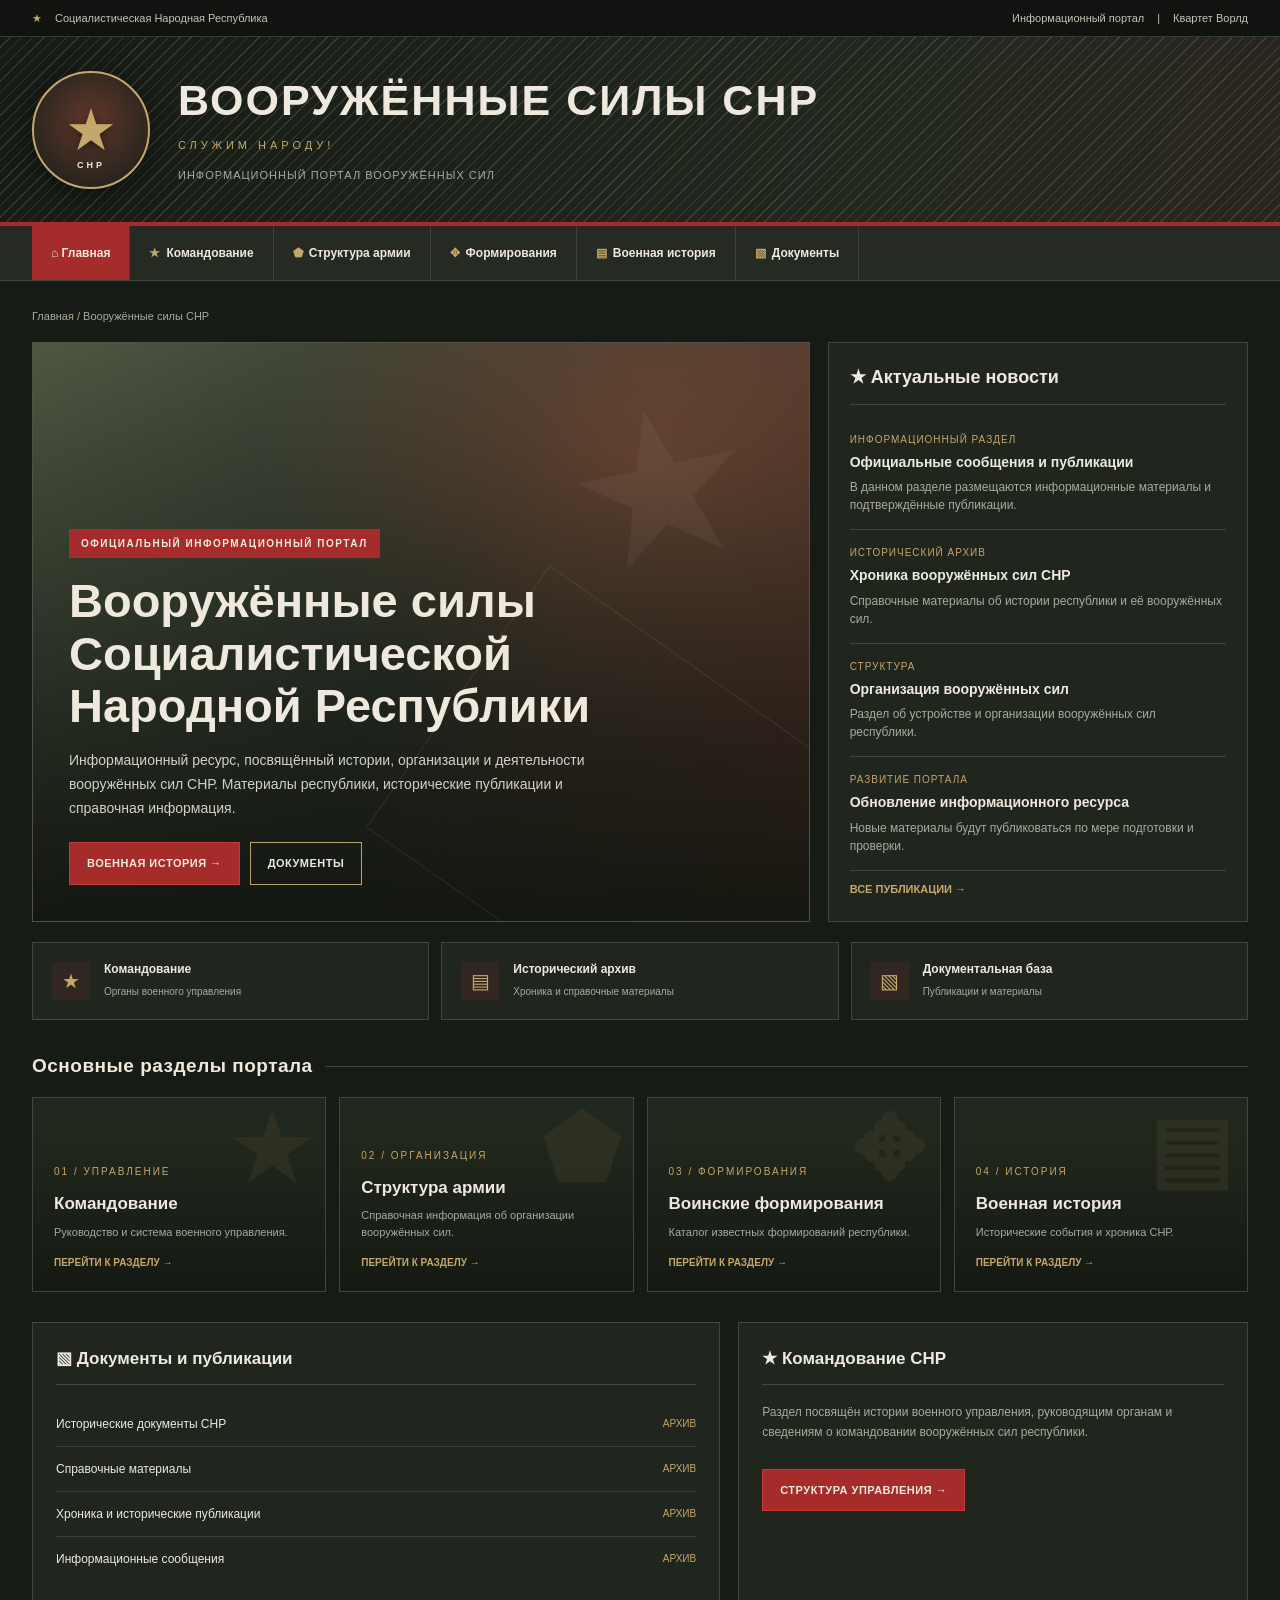
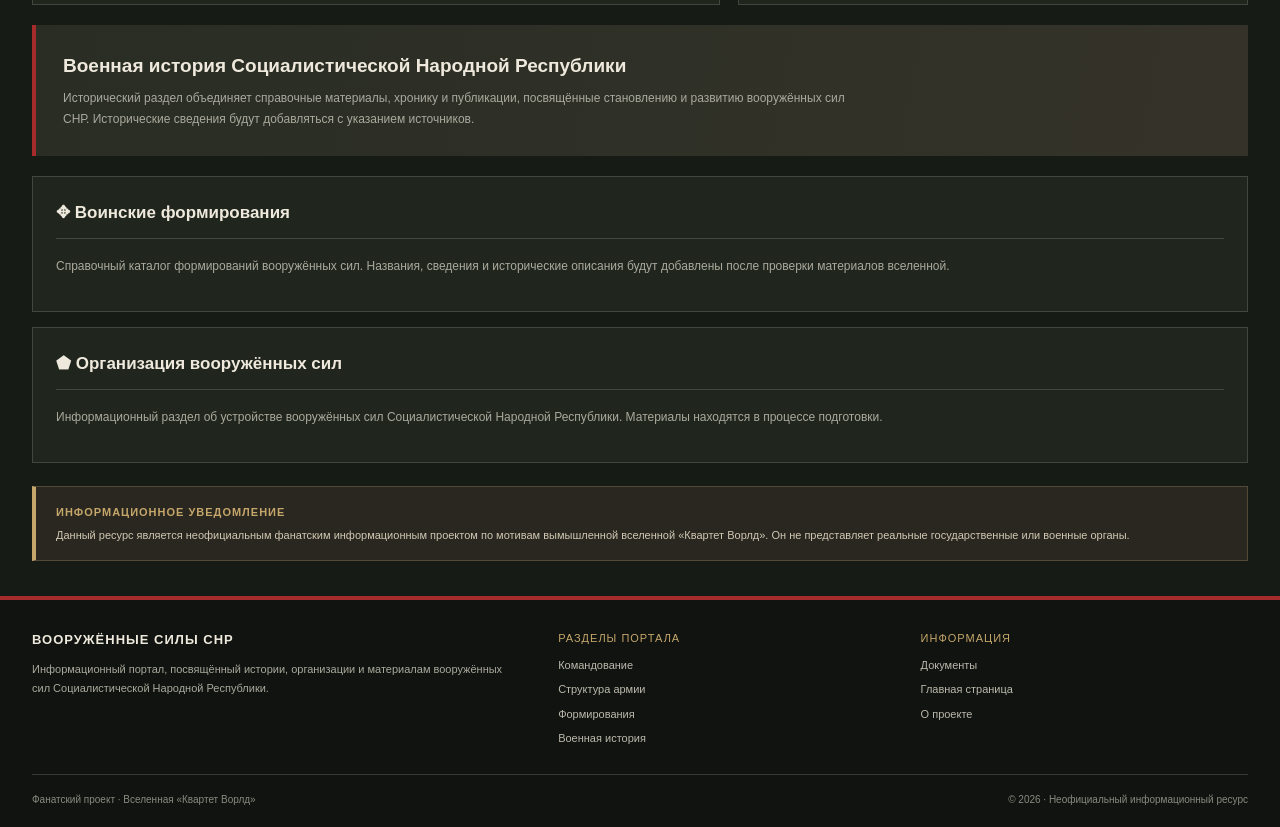
==== commit d866d4a1: "Update index.html" ====
--- a/index.html
+++ b/index.html
@@ -710,7 +710,7 @@
     <div class="brand">
       <h1>Вооружённые силы СНР</h1>
       <div class="brand-subtitle">
-        Служим народу. Защищаем республику.
+        Служим народу!
       </div>
       <div class="brand-caption">
         ИНФОРМАЦИОННЫЙ ПОРТАЛ ВООРУЖЁННЫХ СИЛ
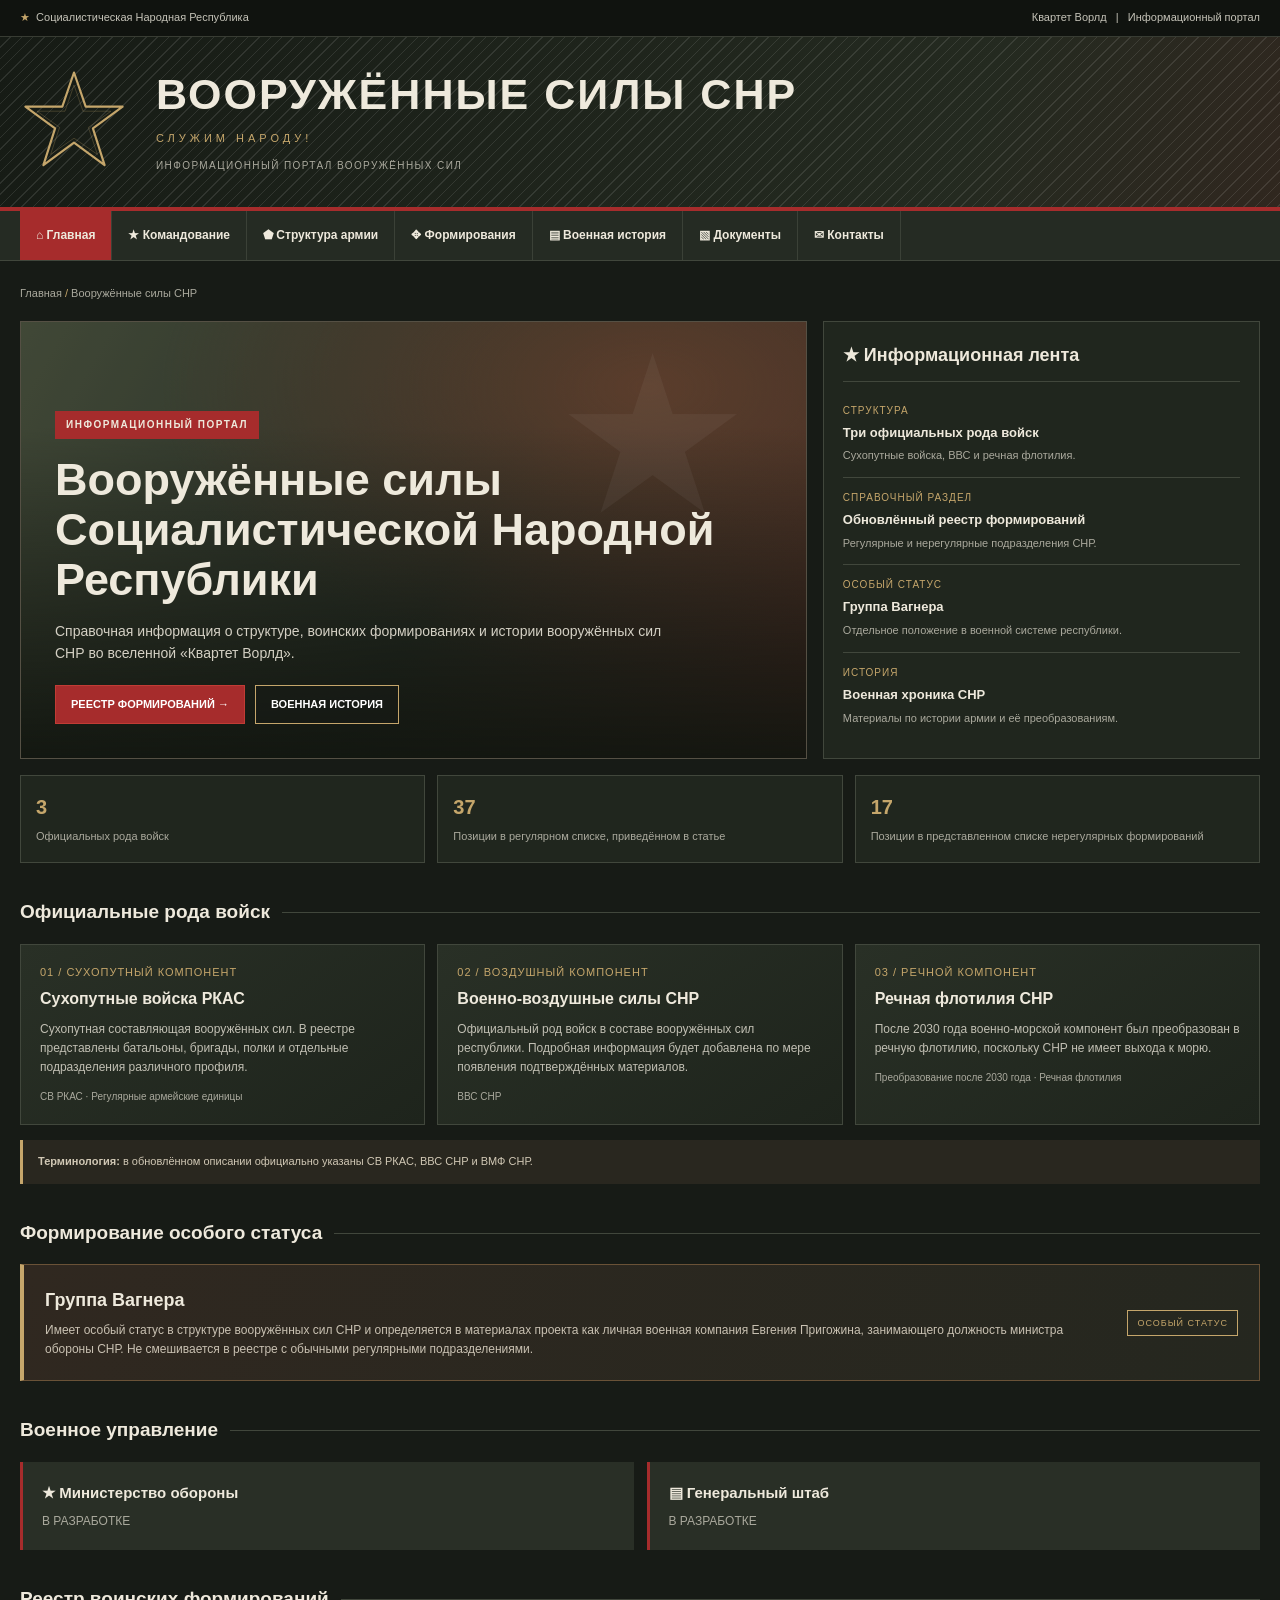
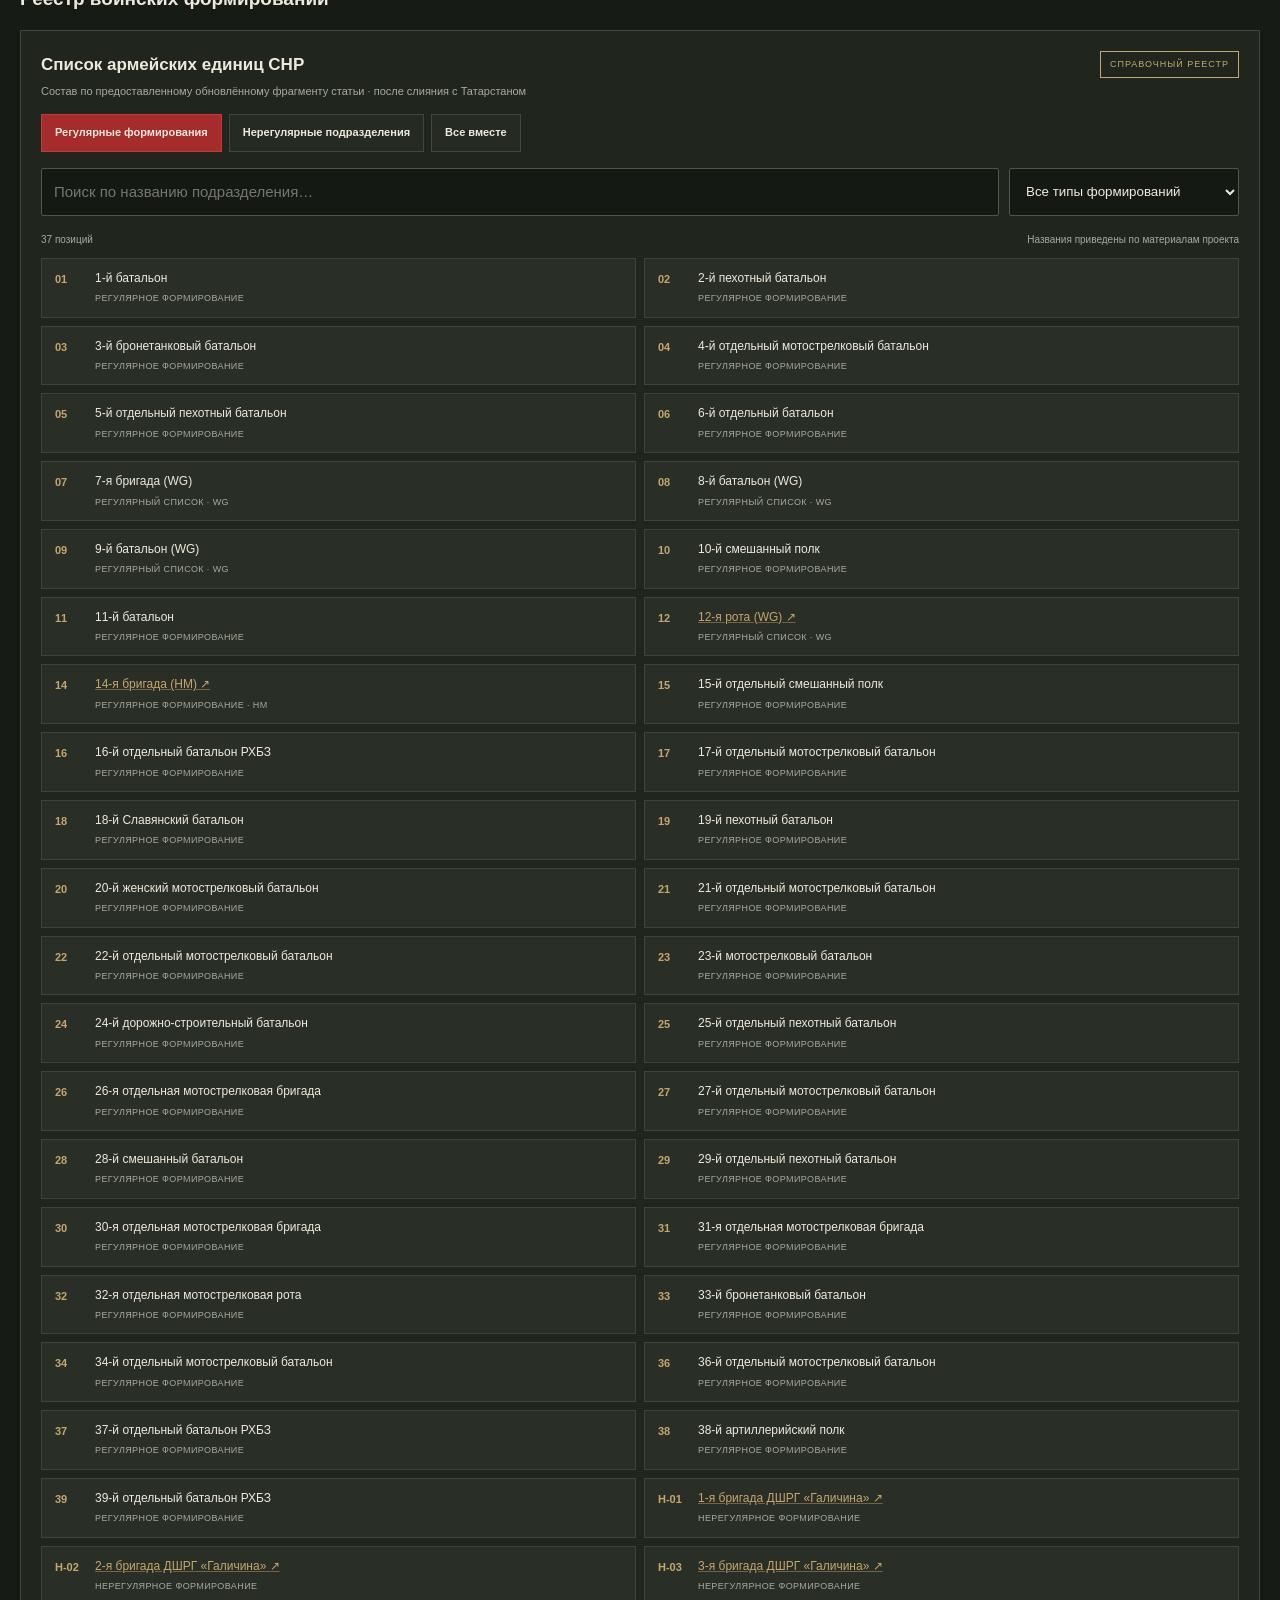
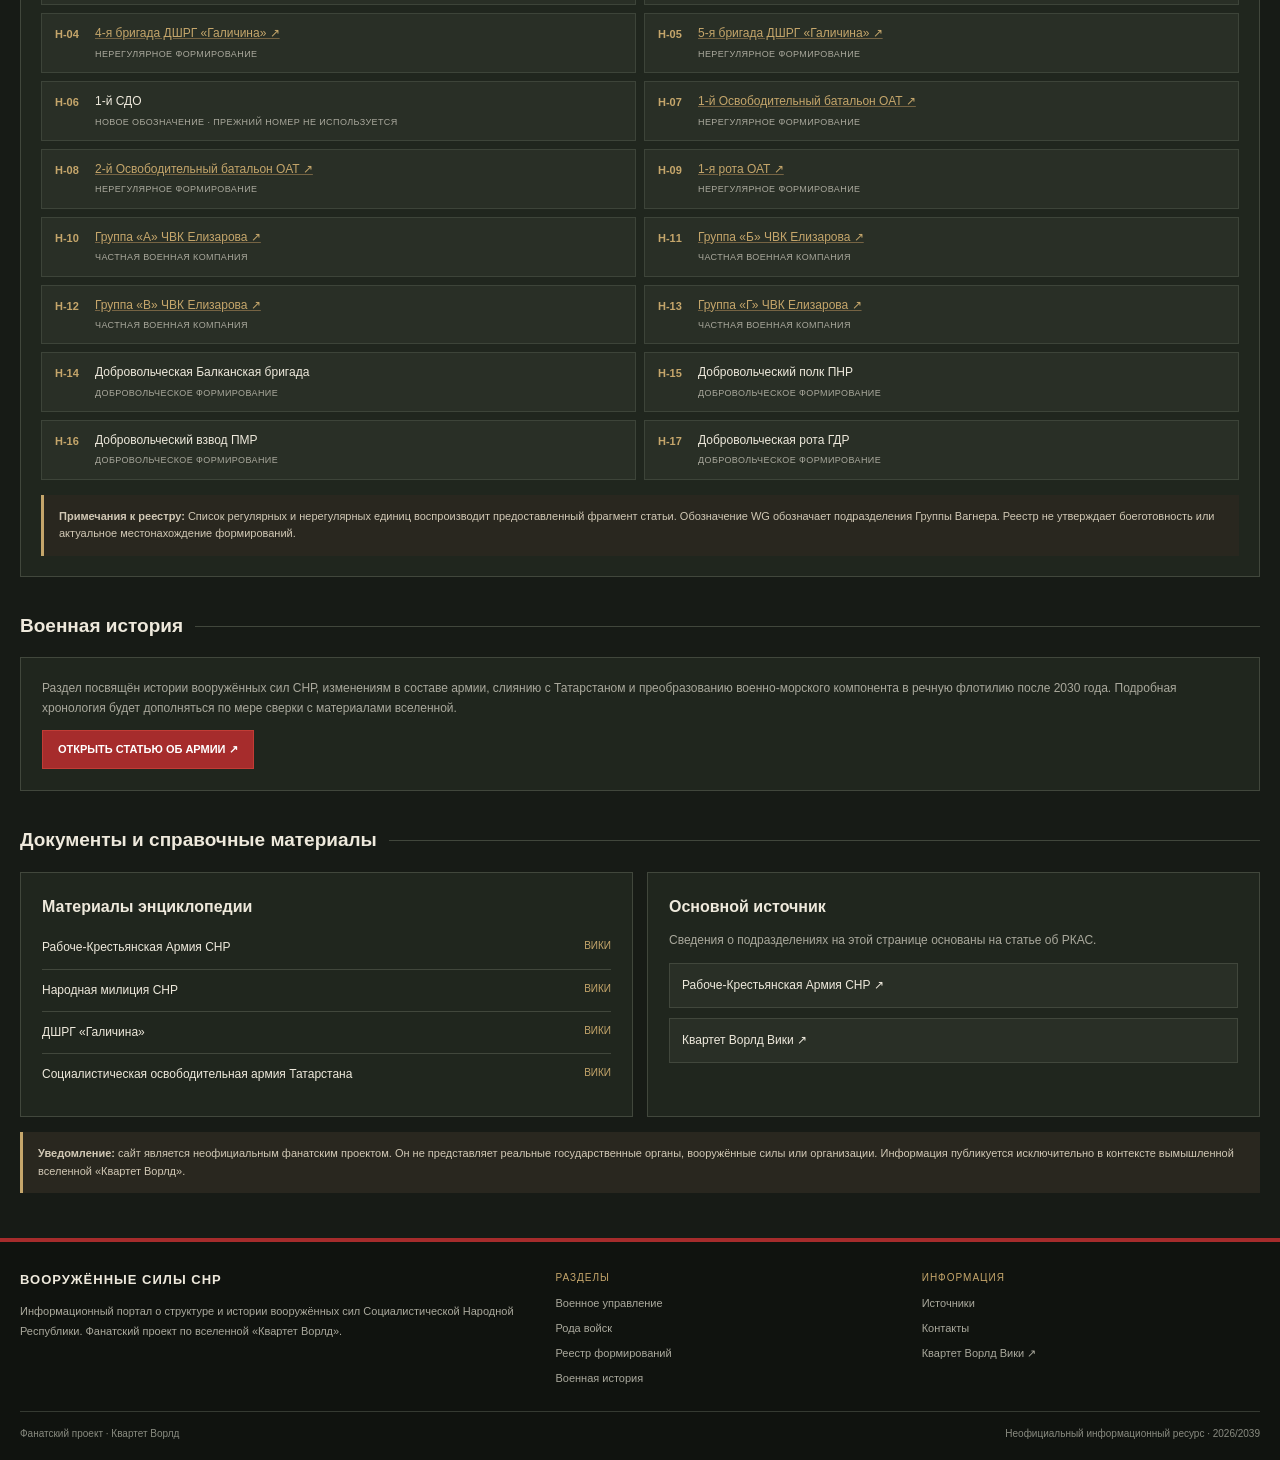
==== commit 794afac5: "Update index.html" ====
--- a/index.html
+++ b/index.html
@@ -1,1005 +1,369 @@
-
 <!DOCTYPE html>
 <html lang="ru">
 <head>
 <meta charset="UTF-8">
-<meta name="viewport" content="width=device-width, initial-scale=1.0">
+<meta name="viewport" content="width=device-width, initial-scale=1">
 <meta name="theme-color" content="#171b16">
-<meta name="description" content="Информационный портал Вооружённых сил Социалистической Народной Республики.">
-<title>Вооружённые силы СНР — официальный портал</title>
-
+<meta name="description" content="Информационный портал Вооружённых сил Социалистической Народной Республики — структура, формирования и история вымышленной вселенной Квартет Ворлд.">
+<title>Вооружённые силы СНР — информационный портал</title>
 <style>
-:root {
-  --bg:#171b16;
-  --surface:#20261e;
-  --surface2:#292f26;
-  --surface3:#343a30;
-  --red:#a62c2c;
-  --red-light:#c23b35;
-  --gold:#c5a66b;
-  --cream:#eee9dc;
-  --muted:#aaa99d;
-  --line:#41473c;
-  --max:1440px;
+:root{
+  --bg:#171b16;--surface:#20261e;--surface2:#292f26;--surface3:#30372d;
+  --red:#a62c2c;--red2:#c13c35;--gold:#c5a66b;--cream:#eee9dc;
+  --muted:#aaa99d;--line:#41473c;--green:#899879;
 }
-
-* { box-sizing:border-box; }
-
-html { scroll-behavior:smooth; }
-
-body {
-  margin:0;
-  background:var(--bg);
-  color:var(--cream);
-  font-family:Arial,Helvetica,sans-serif;
-  line-height:1.5;
-}
-
-a { color:inherit; text-decoration:none; }
-
-button { font:inherit; }
-
-.container {
-  width:min(calc(100% - 64px),var(--max));
-  margin:auto;
-}
-
-/* TOP BAR */
-
-.topbar {
-  background:#10130f;
-  border-bottom:1px solid #383c33;
-  font-size:11px;
-  color:#c5c3b8;
-}
-
-.topbar-inner {
-  min-height:36px;
-  display:flex;
-  align-items:center;
-  justify-content:space-between;
-  gap:15px;
-}
-
-.topbar-left,.topbar-right {
-  display:flex;
-  align-items:center;
-  gap:13px;
-}
-
-.top-star { color:var(--gold); }
-
-/* HEADER */
-
-.header {
-  position:relative;
-  overflow:hidden;
-  background:
-    linear-gradient(100deg,#161b15 0%,#22281e 70%,#29251f 100%);
-  border-bottom:4px solid var(--red);
-}
-
-.header:after {
-  content:"";
-  position:absolute;
-  inset:0;
-  pointer-events:none;
-  opacity:.13;
-  background:repeating-linear-gradient(
-    135deg,transparent 0 7px,#ffffff 7px 8px
-  );
-}
-
-.header-inner {
-  min-height:185px;
-  display:flex;
-  align-items:center;
-  gap:28px;
-  position:relative;
-  z-index:1;
-  padding-top:20px;
-  padding-bottom:20px;
-}
-
-.emblem {
-  width:118px;
-  height:118px;
-  flex-shrink:0;
-  border:2px solid var(--gold);
-  border-radius:50%;
-  background:
-    radial-gradient(circle at 50% 42%,#63372b,#28251e 72%);
-  display:grid;
-  place-items:center;
-  box-shadow:0 5px 25px #0007;
-  position:relative;
-}
-
-.emblem:before {
-  content:"★";
-  color:var(--gold);
-  font-size:58px;
-  text-shadow:0 2px 8px #0008;
-}
-
-.emblem:after {
-  content:"СНР";
-  position:absolute;
-  bottom:14px;
-  font-size:9px;
-  font-weight:bold;
-  letter-spacing:3px;
-  color:var(--cream);
-}
-
-.brand h1 {
-  margin:0;
-  font-size:clamp(25px,4vw,43px);
-  font-weight:800;
-  letter-spacing:2px;
-  text-transform:uppercase;
-  line-height:1.15;
-}
-
-.brand-subtitle {
-  margin-top:12px;
-  color:var(--gold);
-  font-size:11px;
-  letter-spacing:4px;
-  text-transform:uppercase;
-}
-
-.brand-caption {
-  margin-top:13px;
-  color:#aaa99d;
-  font-size:11px;
-  letter-spacing:1px;
-}
-
-/* NAVIGATION */
-
-.nav-wrap {
-  background:#252b23;
-  border-bottom:1px solid var(--line);
-}
-
-.nav {
-  display:flex;
-  align-items:stretch;
-  overflow-x:auto;
-  scrollbar-width:thin;
-}
-
-.nav a {
-  flex-shrink:0;
-  padding:18px 19px;
-  border-right:1px solid #3b4137;
-  font-size:12px;
-  font-weight:bold;
-  transition:.2s;
-}
-
-.nav a:hover {
-  background:var(--surface3);
-}
-
-.nav a.active {
-  background:var(--red);
-}
-
-.nav-icon {
-  color:var(--gold);
-  margin-right:6px;
-}
-
-/* PAGE */
-
-.main {
-  padding-top:27px;
-  padding-bottom:35px;
-}
-
-.breadcrumb {
-  font-size:11px;
-  color:var(--muted);
-  margin-bottom:17px;
-}
-
-.breadcrumb span { color:var(--gold); }
-
-.section-heading {
-  display:flex;
-  align-items:center;
-  gap:12px;
-  margin-bottom:17px;
-}
-
-.section-heading h2 {
-  font-size:19px;
-  margin:0;
-  letter-spacing:.5px;
-}
-
-.section-heading:after {
-  content:"";
-  height:1px;
-  flex:1;
-  background:var(--line);
-}
-
-/* HERO */
-
-.hero-grid {
-  display:grid;
-  grid-template-columns:minmax(0,1.85fr) minmax(290px,1fr);
-  gap:18px;
-}
-
-.hero {
-  min-height:410px;
-  position:relative;
-  overflow:hidden;
-  border:1px solid #555044;
-  display:flex;
-  align-items:flex-end;
-  background:
-    linear-gradient(0deg,#11150ff5 0%,#11150f95 42%,#11150f20 100%),
-    radial-gradient(ellipse at 80% 20%,#80513a 0%,transparent 45%),
-    linear-gradient(120deg,#58614a,#343c32 50%,#6b332b);
-}
-
-.hero:before {
-  content:"★";
-  position:absolute;
-  right:7%;
-  top:7%;
-  font-size:210px;
-  line-height:1;
-  color:#ffffff0c;
-  transform:rotate(-12deg);
-}
-
-.hero:after {
-  content:"";
-  position:absolute;
-  width:55%;
-  height:55%;
-  right:-5%;
-  bottom:-10%;
-  border:1px solid #c5a66b22;
-  transform:rotate(35deg);
-}
-
-.hero-content {
-  padding:36px;
-  position:relative;
-  z-index:2;
-  max-width:720px;
-}
-
-.kicker {
-  display:inline-block;
-  background:var(--red);
-  padding:7px 12px;
-  font-size:10px;
-  font-weight:bold;
-  letter-spacing:1.5px;
-  margin-bottom:17px;
-}
-
-.hero h2 {
-  font-size:clamp(29px,4vw,47px);
-  line-height:1.12;
-  margin:0 0 16px;
-  max-width:650px;
-}
-
-.hero p {
-  max-width:570px;
-  color:#d4d0c4;
-  font-size:14px;
-  line-height:1.7;
-  margin:0;
-}
-
-.hero-actions {
-  display:flex;
-  flex-wrap:wrap;
-  gap:10px;
-  margin-top:22px;
-}
-
-.button {
-  display:inline-flex;
-  align-items:center;
-  justify-content:center;
-  padding:12px 17px;
-  background:var(--red);
-  border:1px solid var(--red-light);
-  font-size:11px;
-  font-weight:bold;
-  letter-spacing:.5px;
-  transition:.2s;
-}
-
-.button:hover { background:var(--red-light); }
-
-.button-outline {
-  background:#171b16a8;
-  border:1px solid #b9a276;
-}
-
-.button-outline:hover { background:#484435; }
-
-/* NEWS */
-
-.news-panel {
-  background:var(--surface);
-  border:1px solid var(--line);
-  padding:21px;
-}
-
-.news-panel h2 {
-  font-size:18px;
-  margin:0 0 12px;
-  padding-bottom:13px;
-  border-bottom:1px solid var(--line);
-}
-
-.news-item {
-  display:block;
-  padding:15px 0;
-  border-bottom:1px solid var(--line);
-  transition:.2s;
-}
-
-.news-item:last-child { border-bottom:0; }
-
-.news-item:hover h3 { color:var(--gold); }
-
-.news-meta {
-  font-size:10px;
-  color:var(--gold);
-  letter-spacing:1px;
-  text-transform:uppercase;
-}
-
-.news-item h3 {
-  font-size:14px;
-  margin:6px 0;
-  line-height:1.4;
-  transition:.2s;
-}
-
-.news-item p {
-  margin:0;
-  color:var(--muted);
-  font-size:12px;
-  line-height:1.5;
-}
-
-.news-more {
-  display:inline-block;
-  margin-top:10px;
-  color:var(--gold);
-  font-size:11px;
-  font-weight:bold;
-}
-
-/* QUICK INFO */
-
-.info-strip {
-  display:grid;
-  grid-template-columns:repeat(3,1fr);
-  gap:12px;
-  margin-top:20px;
-}
-
-.info-cell {
-  background:var(--surface);
-  border:1px solid var(--line);
-  padding:17px 19px;
-  display:flex;
-  align-items:center;
-  gap:14px;
-}
-
-.info-symbol {
-  width:38px;
-  height:38px;
-  flex-shrink:0;
-  display:grid;
-  place-items:center;
-  background:#a62c2c22;
-  color:var(--gold);
-  font-size:20px;
-}
-
-.info-cell strong {
-  display:block;
-  font-size:12px;
-}
-
-.info-cell small {
-  color:var(--muted);
-  font-size:10px;
-}
-
-/* SECTIONS */
-
-.sections-area { margin-top:32px; }
-
-.section-grid {
-  display:grid;
-  grid-template-columns:repeat(4,1fr);
-  gap:13px;
-}
-
-.section-card {
-  position:relative;
-  min-height:195px;
-  overflow:hidden;
-  display:flex;
-  flex-direction:column;
-  justify-content:flex-end;
-  padding:21px;
-  background:
-    linear-gradient(0deg,#151913 0%,#20271c 80%);
-  border:1px solid var(--line);
-  transition:.25s;
-}
-
-.section-card:before {
-  content:attr(data-symbol);
-  position:absolute;
-  top:8px;
-  right:15px;
-  color:#c5a66b16;
-  font-size:88px;
-  font-weight:bold;
-  line-height:1;
-}
-
-.section-card:hover {
-  border-color:var(--gold);
-  background:linear-gradient(145deg,#363c2f,#24291f);
-  transform:translateY(-3px);
-}
-
-.card-number {
-  color:var(--gold);
-  font-size:10px;
-  letter-spacing:2px;
-  margin-bottom:12px;
-}
-
-.section-card h3 {
-  position:relative;
-  font-size:17px;
-  margin:0 0 7px;
-}
-
-.section-card p {
-  position:relative;
-  color:var(--muted);
-  font-size:11px;
-  line-height:1.5;
-  margin:0;
-}
-
-.card-link {
-  color:var(--gold);
-  font-size:10px;
-  font-weight:bold;
-  margin-top:15px;
-}
-
-/* LOWER BLOCKS */
-
-.lower-grid {
-  display:grid;
-  grid-template-columns:1.35fr 1fr;
-  gap:18px;
-  margin-top:30px;
-}
-
-.panel {
-  background:var(--surface);
-  border:1px solid var(--line);
-  padding:23px;
-}
-
-.panel-title {
-  font-size:17px;
-  margin:0 0 17px;
-  padding-bottom:12px;
-  border-bottom:1px solid var(--line);
-}
-
-.document-row {
-  display:flex;
-  align-items:center;
-  justify-content:space-between;
-  gap:15px;
-  padding:13px 0;
-  border-bottom:1px solid #3b4137;
-  font-size:12px;
-}
-
-.document-row:last-child { border-bottom:0; }
-
-.document-row span:last-child {
-  color:var(--gold);
-  font-size:10px;
-  white-space:nowrap;
-}
-
-.panel-description {
-  font-size:12px;
-  color:var(--muted);
-  line-height:1.7;
-}
-
-.panel-button {
-  margin-top:14px;
-}
-
-/* HISTORY BAND */
-
-.history-band {
-  position:relative;
-  margin-top:20px;
-  padding:27px;
-  background:
-    linear-gradient(100deg,#292d24,#353329);
-  border-left:4px solid var(--red);
-}
-
-.history-band h2 {
-  margin:0 0 8px;
-  font-size:19px;
-}
-
-.history-band p {
-  color:var(--muted);
-  max-width:800px;
-  font-size:12px;
-  line-height:1.7;
-  margin:0;
-}
-
-/* NOTICE */
-
-.notice {
-  margin-top:23px;
-  background:#29271f;
-  border:1px solid #524936;
-  border-left:4px solid var(--gold);
-  padding:16px 20px;
-  font-size:11px;
-  line-height:1.7;
-  color:#d1c8b5;
-}
-
-.notice strong {
-  display:block;
-  color:var(--gold);
-  letter-spacing:1px;
-  margin-bottom:4px;
-}
-
-/* FOOTER */
-
-.footer {
-  background:#10130f;
-  border-top:4px solid var(--red);
-  padding:30px 0 20px;
-}
-
-.footer-main {
-  display:grid;
-  grid-template-columns:1.5fr 1fr 1fr;
-  gap:35px;
-  padding-bottom:27px;
-}
-
-.footer-title {
-  font-weight:bold;
-  letter-spacing:1px;
-  font-size:13px;
-  margin-bottom:10px;
-}
-
-.footer p {
-  color:var(--muted);
-  font-size:11px;
-  line-height:1.7;
-  margin:0;
-}
-
-.footer-heading {
-  font-size:11px;
-  color:var(--gold);
-  letter-spacing:1px;
-  margin-bottom:10px;
-}
-
-.footer-links {
-  display:flex;
-  flex-direction:column;
-  gap:8px;
-  font-size:11px;
-  color:#bcb9ad;
-}
-
-.footer-links a:hover { color:var(--gold); }
-
-.footer-bottom {
-  border-top:1px solid #353a32;
-  padding-top:17px;
-  display:flex;
-  justify-content:space-between;
-  flex-wrap:wrap;
-  gap:10px;
-  color:#898b80;
-  font-size:10px;
-}
-
-/* RESPONSIVE */
-
-@media(max-width:1000px) {
-  .hero-grid { grid-template-columns:1fr; }
-  .hero { min-height:380px; }
-  .section-grid { grid-template-columns:repeat(2,1fr); }
-}
-
-@media(max-width:700px) {
-  .container { width:calc(100% - 30px); }
-  .header-inner { min-height:145px; gap:16px; }
-  .emblem { width:77px;height:77px; }
-  .emblem:before { font-size:39px; }
-  .emblem:after { font-size:7px;bottom:9px; }
-  .brand h1 { font-size:22px;letter-spacing:1px; }
-  .brand-subtitle { font-size:9px;letter-spacing:1.5px; }
-  .brand-caption { display:none; }
-  .topbar-inner { padding:9px 0; }
-  .topbar-right { display:none; }
-  .nav a { padding:14px 12px; }
-  .info-strip { grid-template-columns:1fr; }
-  .lower-grid { grid-template-columns:1fr; }
-  .footer-main { grid-template-columns:1fr 1fr; }
-  .footer-main > div:first-child { grid-column:1/-1; }
-}
-
-@media(max-width:450px) {
-  .section-grid { grid-template-columns:1fr 1fr;gap:8px; }
-  .section-card { min-height:175px;padding:14px; }
-  .section-card h3 { font-size:14px; }
-  .hero { min-height:370px; }
-  .hero-content { padding:22px; }
-  .hero h2 { font-size:29px; }
-  .hero p { font-size:12px; }
-  .news-panel { padding:16px; }
-  .footer-main { grid-template-columns:1fr; }
-  .footer-main > div:first-child { grid-column:auto; }
+*{box-sizing:border-box}
+html{scroll-behavior:smooth;scroll-padding-top:18px}
+body{margin:0;background:var(--bg);color:var(--cream);font:15px/1.6 Arial,Helvetica,sans-serif}
+a{color:inherit;text-decoration:none}
+button,input{font:inherit}
+.container{width:min(1320px,calc(100% - 40px));margin:auto}
+.topbar{background:#10130f;border-bottom:1px solid #383c33;color:#c5c3b8;font-size:11px}
+.topbar-inner{min-height:36px;display:flex;align-items:center;justify-content:space-between;gap:15px}
+.gold{color:var(--gold)}
+.header{position:relative;overflow:hidden;background:linear-gradient(110deg,#161b15,#242a20 75%,#30271f);border-bottom:4px solid var(--red)}
+.header:after{content:"";position:absolute;inset:0;pointer-events:none;opacity:.10;background:repeating-linear-gradient(135deg,transparent 0 7px,#fff 7px 8px)}
+.header-inner{position:relative;z-index:1;min-height:170px;display:flex;align-items:center;gap:28px;padding:22px 0}
+.emblem{width:108px;height:108px;flex:0 0 108px;display:grid;place-items:center}
+.emblem svg{width:100%;height:100%}
+.brand h1{margin:0;font-size:clamp(25px,4vw,43px);line-height:1.12;letter-spacing:2px;text-transform:uppercase}
+.brand-sub{margin-top:12px;color:var(--gold);font-size:11px;letter-spacing:4px;text-transform:uppercase}
+.brand-caption{margin-top:10px;color:var(--muted);font-size:10px;letter-spacing:1.4px}
+.nav-wrap{background:#252b23;border-bottom:1px solid var(--line)}
+.nav{display:flex;overflow-x:auto;scrollbar-width:thin}
+.nav a{flex:0 0 auto;padding:15px 16px;border-right:1px solid #3b4137;font-size:12px;font-weight:bold;white-space:nowrap;transition:.2s}
+.nav a:hover{background:#343a30}.nav a.active{background:var(--red)}
+main{padding:24px 0 45px}
+.breadcrumb{font-size:11px;color:var(--muted);margin-bottom:18px}.breadcrumb span{color:var(--gold)}
+.hero-grid{display:grid;grid-template-columns:minmax(0,1.8fr) minmax(285px,1fr);gap:16px}
+.hero{min-height:390px;display:flex;align-items:flex-end;position:relative;overflow:hidden;border:1px solid #555044;background:linear-gradient(0deg,#11150ff5,#11150f55 76%),radial-gradient(ellipse at 80% 15%,#80513a,transparent 55%),linear-gradient(120deg,#58614a,#343c32 55%,#6b332b)}
+.hero:before{content:"★";position:absolute;right:7%;top:1%;font-size:220px;color:#ffffff0c;line-height:1}
+.hero-content{position:relative;z-index:1;padding:34px;max-width:780px}
+.kicker{display:inline-block;background:var(--red);padding:6px 11px;font-size:10px;font-weight:bold;letter-spacing:1.5px;margin-bottom:16px}
+.hero h2{font-size:clamp(29px,4vw,45px);line-height:1.12;margin:0 0 14px}
+.hero p{max-width:620px;color:#d4d0c4;font-size:14px}
+.actions{display:flex;flex-wrap:wrap;gap:10px;margin-top:20px}
+.button{display:inline-block;padding:10px 15px;background:var(--red);border:1px solid var(--red2);color:white;font-size:11px;font-weight:bold;cursor:pointer}
+.button:hover{background:var(--red2)}.button.secondary{background:#171b16a8;border-color:var(--gold)}
+.news{background:var(--surface);border:1px solid var(--line);padding:19px}
+.news h2{font-size:18px;margin:0 0 9px;padding-bottom:11px;border-bottom:1px solid var(--line)}
+.news-item{display:block;padding:12px 0;border-bottom:1px solid var(--line)}.news-item:last-child{border:0}
+.news-item:hover h3{color:var(--gold)}.meta{font-size:10px;color:var(--gold);letter-spacing:1px}
+.news-item h3{font-size:13px;margin:4px 0}.news-item p{font-size:11px;color:var(--muted);margin:0}
+.stats{display:grid;grid-template-columns:repeat(3,1fr);gap:12px;margin-top:16px}
+.stat{background:var(--surface);border:1px solid var(--line);padding:15px}
+.stat strong{display:block;font-size:20px;color:var(--gold)}.stat span{font-size:11px;color:var(--muted)}
+.section{margin-top:34px}
+.heading{display:flex;align-items:center;gap:12px;margin-bottom:16px}
+.heading h2{font-size:19px;margin:0}.heading:after{content:"";height:1px;background:var(--line);flex:1}
+.branch-grid{display:grid;grid-template-columns:repeat(3,1fr);gap:12px}
+.branch{background:linear-gradient(145deg,#293026,#1e241c);border:1px solid var(--line);padding:19px;min-height:175px}
+.branch:hover{border-color:var(--gold)}
+.branch .number{color:var(--gold);font-size:11px;letter-spacing:1px}
+.branch h3{font-size:16px;margin:5px 0 8px}.branch p{font-size:12px;color:#c1bfb3;margin:0}
+.branch small{display:block;color:var(--muted);font-size:10px;margin-top:12px}
+.panel{background:var(--surface);border:1px solid var(--line);padding:21px}
+.panel h3{font-size:16px;margin:0 0 8px}.muted{color:var(--muted)}
+.wagner{display:grid;grid-template-columns:1fr auto;gap:20px;align-items:center;background:linear-gradient(110deg,#302820,#25271f);border:1px solid #6a5237;border-left:4px solid var(--gold);padding:21px}
+.wagner h3{margin:0 0 6px;font-size:18px}.wagner p{margin:0;color:#c9c1b2;font-size:12px}
+.status{display:inline-block;border:1px solid var(--gold);color:var(--gold);padding:5px 9px;font-size:9px;letter-spacing:1px;white-space:nowrap}
+.command-grid{display:grid;grid-template-columns:1fr 1fr;gap:13px}
+.command-card{padding:19px;background:#292f26;border-left:3px solid var(--red)}
+.command-card h3{font-size:15px;margin:0 0 7px}.command-card p{font-size:12px;color:var(--muted);margin:0}
+.registry{background:var(--surface);border:1px solid var(--line);padding:20px}
+.registry-top{display:flex;justify-content:space-between;align-items:flex-start;gap:16px;margin-bottom:14px}
+.registry-top h3{margin:0;font-size:17px}.registry-top p{margin:4px 0 0;color:var(--muted);font-size:11px}
+.controls{display:grid;grid-template-columns:minmax(180px,1fr) 230px;gap:10px;margin:16px 0}
+.search-wrap{position:relative}
+.search-wrap input,.controls select{width:100%;background:#151913;color:var(--cream);border:1px solid #505747;padding:11px 12px;outline:none;border-radius:2px}
+.search-wrap input:focus,.controls select:focus{border-color:var(--gold)}
+.tabs{display:flex;gap:7px;flex-wrap:wrap;margin-bottom:12px}
+.tab{background:#252b23;border:1px solid var(--line);color:var(--cream);padding:9px 13px;font-size:11px;font-weight:bold;cursor:pointer}
+.tab[aria-pressed="true"]{background:var(--red);border-color:var(--red2)}
+.results-line{display:flex;justify-content:space-between;gap:12px;align-items:center;color:var(--muted);font-size:10px;margin:10px 0}
+.units{display:grid;grid-template-columns:repeat(2,1fr);gap:8px}
+.unit{display:flex;gap:12px;align-items:flex-start;padding:11px 13px;background:#292f26;border:1px solid #3d4439;min-height:52px}
+.unit:hover{border-color:#8b7955}
+.unit-index{color:var(--gold);font-weight:bold;min-width:28px;font-size:11px;padding-top:1px}
+.unit-name{font-size:12px;line-height:1.45}.unit-kind{font-size:9px;color:var(--muted);margin-top:4px;letter-spacing:.4px}
+.unit a{color:var(--gold);text-decoration:underline;text-decoration-color:#756343}
+.empty{display:none;padding:25px;text-align:center;color:var(--muted);font-size:12px;border:1px dashed var(--line)}
+.note{margin-top:15px;padding:13px 15px;background:#29271f;border-left:3px solid var(--gold);font-size:11px;color:#d1c8b5}
+.two-columns{display:grid;grid-template-columns:1fr 1fr;gap:14px}
+.document-row{display:flex;justify-content:space-between;gap:15px;padding:11px 0;border-bottom:1px solid var(--line);font-size:12px}
+.document-row:last-child{border:0}.document-row span:last-child{font-size:10px;color:var(--gold)}
+.contact-link{display:block;margin-top:10px;padding:12px;background:#292f26;border:1px solid var(--line);font-size:12px}
+.contact-link:hover{border-color:var(--gold)}
+.footer{background:#10130f;border-top:4px solid var(--red);padding:28px 0 18px}
+.footer-grid{display:grid;grid-template-columns:1.5fr 1fr 1fr;gap:28px;padding-bottom:22px}
+.footer-title{font-weight:bold;font-size:13px;letter-spacing:1px;margin-bottom:9px}
+.footer p,.footer-links{font-size:11px;color:var(--muted);line-height:1.8}
+.footer-links{display:flex;flex-direction:column;gap:5px}.footer-links a:hover{color:var(--gold)}
+.footer-heading{font-size:10px;color:var(--gold);letter-spacing:1px;margin-bottom:8px}
+.footer-bottom{border-top:1px solid #353a32;padding-top:14px;display:flex;justify-content:space-between;gap:12px;flex-wrap:wrap;font-size:10px;color:#898b80}
+@media(max-width:950px){.hero-grid{grid-template-columns:1fr}.branch-grid{grid-template-columns:repeat(2,1fr)}}
+@media(max-width:650px){
+ .container{width:calc(100% - 28px)}.header-inner{min-height:130px;gap:13px}
+ .emblem{width:72px;height:72px;flex-basis:72px}.brand h1{font-size:21px;letter-spacing:1px}
+ .brand-sub{font-size:8px;letter-spacing:1px}.brand-caption,.topbar-right{display:none}
+ .nav a{padding:13px 11px}.hero{min-height:360px}.hero-content{padding:21px}.hero h2{font-size:29px}
+ .stats{grid-template-columns:1fr}.branch-grid,.command-grid,.two-columns{grid-template-columns:1fr}
+ .controls{grid-template-columns:1fr}.units{grid-template-columns:1fr}.footer-grid{grid-template-columns:1fr}
+ .wagner{grid-template-columns:1fr}.registry{padding:14px}
 }
 </style>
 </head>
-
 <body>
-
-<!-- TOP BAR -->
-<div class="topbar">
-  <div class="container topbar-inner">
-    <div class="topbar-left">
-      <span class="top-star">★</span>
-      <span>Социалистическая Народная Республика</span>
-    </div>
-    <div class="topbar-right">
-      <span>Информационный портал</span>
-      <span>|</span>
-      <span>Квартет Ворлд</span>
-    </div>
-  </div>
-</div>
-
-<!-- HEADER -->
-<header class="header">
-  <div class="container header-inner">
-    <div class="emblem" aria-label="Демонстрационная эмблема СНР"></div>
-    <div class="brand">
-      <h1>Вооружённые силы СНР</h1>
-      <div class="brand-subtitle">
-        Служим народу!
-      </div>
-      <div class="brand-caption">
-        ИНФОРМАЦИОННЫЙ ПОРТАЛ ВООРУЖЁННЫХ СИЛ
-      </div>
-    </div>
-  </div>
-</header>
-
-<!-- NAVIGATION -->
-<div class="nav-wrap">
-  <nav class="container nav">
-    <a class="active" href="#home">⌂ Главная</a>
-    <a href="#command"><span class="nav-icon">★</span>Командование</a>
-    <a href="#structure"><span class="nav-icon">⬟</span>Структура армии</a>
-    <a href="#formations"><span class="nav-icon">✥</span>Формирования</a>
-    <a href="#history"><span class="nav-icon">▤</span>Военная история</a>
-    <a href="#documents"><span class="nav-icon">▧</span>Документы</a>
-  </nav>
-</div>
-
-<!-- MAIN -->
-<main class="container main" id="home">
-
-  <div class="breadcrumb">
-    Главная <span>/</span> Вооружённые силы СНР
-  </div>
-
-  <!-- HERO AND NEWS -->
+<div class="topbar"><div class="container topbar-inner">
+  <div><span class="gold">★</span> &nbsp;Социалистическая Народная Республика</div>
+  <div class="topbar-right">Квартет Ворлд &nbsp; | &nbsp; Информационный портал</div>
+</div></div>
+
+<header class="header"><div class="container header-inner">
+  <div class="emblem" aria-label="Контурная звезда">
+    <svg viewBox="0 0 120 120" role="img" aria-hidden="true">
+      <polygon points="60,5 73,43 114,43 81,67 94,108 60,83 26,108 39,67 6,43 47,43" fill="none" stroke="#c5a66b" stroke-width="2.4" stroke-linejoin="round"/>
+      <polygon points="60,19 70,48 101,48 76,66 86,96 60,78 34,96 44,66 19,48 50,48" fill="none" stroke="#c5a66b" stroke-width=".7" opacity=".4"/>
+    </svg>
+  </div>
+  <div class="brand">
+    <h1>Вооружённые силы СНР</h1>
+    <div class="brand-sub">Служим народу!</div>
+    <div class="brand-caption">ИНФОРМАЦИОННЫЙ ПОРТАЛ ВООРУЖЁННЫХ СИЛ</div>
+  </div>
+</div></header>
+
+<div class="nav-wrap"><nav class="container nav" aria-label="Главная навигация">
+  <a class="active" href="#home">⌂ Главная</a>
+  <a href="#command">★ Командование</a>
+  <a href="#branches">⬟ Структура армии</a>
+  <a href="#units">✥ Формирования</a>
+  <a href="#history">▤ Военная история</a>
+  <a href="#documents">▧ Документы</a>
+  <a href="#contacts">✉ Контакты</a>
+</nav></div>
+
+<main class="container" id="home">
+  <div class="breadcrumb">Главная <span>/</span> Вооружённые силы СНР</div>
   <div class="hero-grid">
-
-    <section class="hero">
-      <div class="hero-content">
-        <span class="kicker">ОФИЦИАЛЬНЫЙ ИНФОРМАЦИОННЫЙ ПОРТАЛ</span>
-        <h2>Вооружённые силы Социалистической Народной Республики</h2>
-        <p>
-          Информационный ресурс, посвящённый истории,
-          организации и деятельности вооружённых сил СНР.
-          Материалы республики, исторические публикации
-          и справочная информация.
-        </p>
-        <div class="hero-actions">
-          <a href="#history" class="button">
-            ВОЕННАЯ ИСТОРИЯ →
-          </a>
-          <a href="#documents" class="button button-outline">
-            ДОКУМЕНТЫ
-          </a>
-        </div>
-      </div>
-    </section>
-
-    <aside class="news-panel">
-      <h2>★ Актуальные новости</h2>
-
-      <a class="news-item" href="#documents">
-        <div class="news-meta">ИНФОРМАЦИОННЫЙ РАЗДЕЛ</div>
-        <h3>Официальные сообщения и публикации</h3>
-        <p>
-          В данном разделе размещаются информационные
-          материалы и подтверждённые публикации.
-        </p>
-      </a>
-
-      <a class="news-item" href="#history">
-        <div class="news-meta">ИСТОРИЧЕСКИЙ АРХИВ</div>
-        <h3>Хроника вооружённых сил СНР</h3>
-        <p>
-          Справочные материалы об истории республики
-          и её вооружённых сил.
-        </p>
-      </a>
-
-      <a class="news-item" href="#structure">
-        <div class="news-meta">СТРУКТУРА</div>
-        <h3>Организация вооружённых сил</h3>
-        <p>
-          Раздел об устройстве и организации вооружённых
-          сил республики.
-        </p>
-      </a>
-
-      <a class="news-item" href="#home">
-        <div class="news-meta">РАЗВИТИЕ ПОРТАЛА</div>
-        <h3>Обновление информационного ресурса</h3>
-        <p>
-          Новые материалы будут публиковаться по мере
-          подготовки и проверки.
-        </p>
-      </a>
-
-      <a class="news-more" href="#documents">
-        ВСЕ ПУБЛИКАЦИИ →
-      </a>
+    <section class="hero"><div class="hero-content">
+      <div class="kicker">ИНФОРМАЦИОННЫЙ ПОРТАЛ</div>
+      <h2>Вооружённые силы Социалистической Народной Республики</h2>
+      <p>Справочная информация о структуре, воинских формированиях и истории вооружённых сил СНР во вселенной «Квартет Ворлд».</p>
+      <div class="actions">
+        <a class="button" href="#units">РЕЕСТР ФОРМИРОВАНИЙ →</a>
+        <a class="button secondary" href="#history">ВОЕННАЯ ИСТОРИЯ</a>
+      </div>
+    </div></section>
+    <aside class="news">
+      <h2>★ Информационная лента</h2>
+      <a class="news-item" href="#branches"><div class="meta">СТРУКТУРА</div><h3>Три официальных рода войск</h3><p>Сухопутные войска, ВВС и речная флотилия.</p></a>
+      <a class="news-item" href="#units"><div class="meta">СПРАВОЧНЫЙ РАЗДЕЛ</div><h3>Обновлённый реестр формирований</h3><p>Регулярные и нерегулярные подразделения СНР.</p></a>
+      <a class="news-item" href="#wagner"><div class="meta">ОСОБЫЙ СТАТУС</div><h3>Группа Вагнера</h3><p>Отдельное положение в военной системе республики.</p></a>
+      <a class="news-item" href="#history"><div class="meta">ИСТОРИЯ</div><h3>Военная хроника СНР</h3><p>Материалы по истории армии и её преобразованиям.</p></a>
     </aside>
-
-  </div>
-
-  <!-- INFO STRIP -->
-  <div class="info-strip">
-    <div class="info-cell">
-      <div class="info-symbol">★</div>
-      <div>
-        <strong>Командование</strong>
-        <small>Органы военного управления</small>
-      </div>
-    </div>
-
-    <div class="info-cell">
-      <div class="info-symbol">▤</div>
-      <div>
-        <strong>Исторический архив</strong>
-        <small>Хроника и справочные материалы</small>
-      </div>
-    </div>
-
-    <div class="info-cell">
-      <div class="info-symbol">▧</div>
-      <div>
-        <strong>Документальная база</strong>
-        <small>Публикации и материалы</small>
-      </div>
-    </div>
-  </div>
-
-  <!-- SECTIONS -->
-  <section class="sections-area">
-    <div class="section-heading">
-      <h2>Основные разделы портала</h2>
-    </div>
-
-    <div class="section-grid">
-
-      <a href="#command" class="section-card" data-symbol="★">
-        <div class="card-number">01 / УПРАВЛЕНИЕ</div>
-        <h3>Командование</h3>
-        <p>Руководство и система военного управления.</p>
-        <span class="card-link">ПЕРЕЙТИ К РАЗДЕЛУ →</span>
-      </a>
-
-      <a href="#structure" class="section-card" data-symbol="⬟">
-        <div class="card-number">02 / ОРГАНИЗАЦИЯ</div>
-        <h3>Структура армии</h3>
-        <p>Справочная информация об организации вооружённых сил.</p>
-        <span class="card-link">ПЕРЕЙТИ К РАЗДЕЛУ →</span>
-      </a>
-
-      <a href="#formations" class="section-card" data-symbol="✥">
-        <div class="card-number">03 / ФОРМИРОВАНИЯ</div>
-        <h3>Воинские формирования</h3>
-        <p>Каталог известных формирований республики.</p>
-        <span class="card-link">ПЕРЕЙТИ К РАЗДЕЛУ →</span>
-      </a>
-
-      <a href="#history" class="section-card" data-symbol="▤">
-        <div class="card-number">04 / ИСТОРИЯ</div>
-        <h3>Военная история</h3>
-        <p>Исторические события и хроника СНР.</p>
-        <span class="card-link">ПЕРЕЙТИ К РАЗДЕЛУ →</span>
-      </a>
-
-    </div>
-  </section>
-
-  <!-- DOCUMENTS AND COMMAND -->
-  <div class="lower-grid">
-
-    <section class="panel" id="documents">
-      <h2 class="panel-title">▧ Документы и публикации</h2>
-
-      <div class="document-row">
-        <span>Исторические документы СНР</span>
-        <span>АРХИВ</span>
-      </div>
-
-      <div class="document-row">
-        <span>Справочные материалы</span>
-        <span>АРХИВ</span>
-      </div>
-
-      <div class="document-row">
-        <span>Хроника и исторические публикации</span>
-        <span>АРХИВ</span>
-      </div>
-
-      <div class="document-row">
-        <span>Информационные сообщения</span>
-        <span>АРХИВ</span>
-      </div>
-    </section>
-
-    <section class="panel" id="command">
-      <h2 class="panel-title">★ Командование СНР</h2>
-      <p class="panel-description">
-        Раздел посвящён истории военного управления,
-        руководящим органам и сведениям о командовании
-        вооружённых сил республики.
-      </p>
-      <a href="#structure" class="button panel-button">
-        СТРУКТУРА УПРАВЛЕНИЯ →
-      </a>
-    </section>
-
-  </div>
-
-  <!-- HISTORY -->
-  <section class="history-band" id="history">
-    <h2>Военная история Социалистической Народной Республики</h2>
-    <p>
-      Исторический раздел объединяет справочные материалы,
-      хронику и публикации, посвящённые становлению
-      и развитию вооружённых сил СНР. Исторические сведения
-      будут добавляться с указанием источников.
-    </p>
-  </section>
-
-  <!-- FORMATIONS -->
-  <section class="panel" id="formations" style="margin-top:20px">
-    <h2 class="panel-title">✥ Воинские формирования</h2>
-    <p class="panel-description">
-      Справочный каталог формирований вооружённых сил.
-      Названия, сведения и исторические описания будут
-      добавлены после проверки материалов вселенной.
-    </p>
-  </section>
-
-  <!-- STRUCTURE -->
-  <section class="panel" id="structure" style="margin-top:15px">
-    <h2 class="panel-title">⬟ Организация вооружённых сил</h2>
-    <p class="panel-description">
-      Информационный раздел об устройстве вооружённых сил
-      Социалистической Народной Республики.
-      Материалы находятся в процессе подготовки.
-    </p>
-  </section>
-
-  <!-- NOTICE -->
-  <div class="notice">
-    <strong>ИНФОРМАЦИОННОЕ УВЕДОМЛЕНИЕ</strong>
-    Данный ресурс является неофициальным фанатским
-    информационным проектом по мотивам вымышленной вселенной
-    «Квартет Ворлд». Он не представляет реальные государственные
-    или военные органы.
-  </div>
-
+  </div>
+
+  <div class="stats">
+    <div class="stat"><strong>3</strong><span>Официальных рода войск</span></div>
+    <div class="stat"><strong>37</strong><span>Позиции в регулярном списке, приведённом в статье</span></div>
+    <div class="stat"><strong>17</strong><span>Позиции в представленном списке нерегулярных формирований</span></div>
+  </div>
+
+  <section class="section" id="branches">
+    <div class="heading"><h2>Официальные рода войск</h2></div>
+    <div class="branch-grid">
+      <article class="branch"><div class="number">01 / СУХОПУТНЫЙ КОМПОНЕНТ</div><h3>Сухопутные войска РКАС</h3><p>Сухопутная составляющая вооружённых сил. В реестре представлены батальоны, бригады, полки и отдельные подразделения различного профиля.</p><small>СВ РКАС · Регулярные армейские единицы</small></article>
+      <article class="branch"><div class="number">02 / ВОЗДУШНЫЙ КОМПОНЕНТ</div><h3>Военно-воздушные силы СНР</h3><p>Официальный род войск в составе вооружённых сил республики. Подробная информация будет добавлена по мере появления подтверждённых материалов.</p><small>ВВС СНР</small></article>
+      <article class="branch"><div class="number">03 / РЕЧНОЙ КОМПОНЕНТ</div><h3>Речная флотилия СНР</h3><p>После 2030 года военно-морской компонент был преобразован в речную флотилию, поскольку СНР не имеет выхода к морю.</p><small>Преобразование после 2030 года · Речная флотилия</small></article>
+    </div>
+    <div class="note"><strong>Терминология:</strong> в обновлённом описании официально указаны СВ РКАС, ВВС СНР и ВМФ СНР.</div>
+  </section>
+
+  <section class="section" id="wagner">
+    <div class="heading"><h2>Формирование особого статуса</h2></div>
+    <div class="wagner">
+      <div><h3>Группа Вагнера</h3><p>Имеет особый статус в структуре вооружённых сил СНР и определяется в материалах проекта как личная военная компания Евгения Пригожина, занимающего должность министра обороны СНР. Не смешивается в реестре с обычными регулярными подразделениями.</p></div>
+      <span class="status">ОСОБЫЙ СТАТУС</span>
+    </div>
+  </section>
+
+  <section class="section" id="command">
+    <div class="heading"><h2>Военное управление</h2></div>
+    <div class="command-grid">
+      <article class="command-card"><h3>★ Министерство обороны</h3><p>В РАЗРАБОТКЕ</p></article>
+      <article class="command-card"><h3>▤ Генеральный штаб</h3><p>В РАЗРАБОТКЕ</p></article>
+    </div>
+  </section>
+
+  <section class="section" id="units">
+    <div class="heading"><h2>Реестр воинских формирований</h2></div>
+    <div class="registry">
+      <div class="registry-top"><div><h3>Список армейских единиц СНР</h3><p>Состав по предоставленному обновлённому фрагменту статьи · после слияния с Татарстаном</p></div><span class="status">СПРАВОЧНЫЙ РЕЕСТР</span></div>
+      <div class="tabs" role="group" aria-label="Категория формирований">
+        <button class="tab" type="button" data-category="regular" aria-pressed="true">Регулярные формирования</button>
+        <button class="tab" type="button" data-category="irregular" aria-pressed="false">Нерегулярные подразделения</button>
+        <button class="tab" type="button" data-category="all" aria-pressed="false">Все вместе</button>
+      </div>
+      <div class="controls">
+        <div class="search-wrap"><input id="unitSearch" type="search" placeholder="Поиск по названию подразделения…" aria-label="Поиск по подразделениям"></div>
+        <select id="unitType" aria-label="Фильтр по типу формирования">
+          <option value="all">Все типы формирований</option>
+          <option value="батальон">Батальоны</option>
+          <option value="бригада">Бригады</option>
+          <option value="полк">Полки</option>
+          <option value="рота">Роты</option>
+          <option value="корпус">Корпуса и СДО</option>
+          <option value="группа">Группы</option>
+          <option value="добровольч">Добровольческие части</option>
+        </select>
+      </div>
+      <div class="results-line"><span id="resultCount" aria-live="polite">37 позиций</span><span>Названия приведены по материалам проекта</span></div>
+      <div class="units" id="unitList">
+        <!-- Regular units -->
+        <div class="unit" data-category="regular" data-type="батальон"><span class="unit-index">01</span><div><div class="unit-name">1-й батальон</div><div class="unit-kind">РЕГУЛЯРНОЕ ФОРМИРОВАНИЕ</div></div></div>
+        <div class="unit" data-category="regular" data-type="батальон"><span class="unit-index">02</span><div><div class="unit-name">2-й пехотный батальон</div><div class="unit-kind">РЕГУЛЯРНОЕ ФОРМИРОВАНИЕ</div></div></div>
+        <div class="unit" data-category="regular" data-type="батальон"><span class="unit-index">03</span><div><div class="unit-name">3-й бронетанковый батальон</div><div class="unit-kind">РЕГУЛЯРНОЕ ФОРМИРОВАНИЕ</div></div></div>
+        <div class="unit" data-category="regular" data-type="батальон"><span class="unit-index">04</span><div><div class="unit-name">4-й отдельный мотострелковый батальон</div><div class="unit-kind">РЕГУЛЯРНОЕ ФОРМИРОВАНИЕ</div></div></div>
+        <div class="unit" data-category="regular" data-type="батальон"><span class="unit-index">05</span><div><div class="unit-name">5-й отдельный пехотный батальон</div><div class="unit-kind">РЕГУЛЯРНОЕ ФОРМИРОВАНИЕ</div></div></div>
+        <div class="unit" data-category="regular" data-type="батальон"><span class="unit-index">06</span><div><div class="unit-name">6-й отдельный батальон</div><div class="unit-kind">РЕГУЛЯРНОЕ ФОРМИРОВАНИЕ</div></div></div>
+        <div class="unit" data-category="regular" data-type="бригада"><span class="unit-index">07</span><div><div class="unit-name">7-я бригада (WG)</div><div class="unit-kind">РЕГУЛЯРНЫЙ СПИСОК · WG</div></div></div>
+        <div class="unit" data-category="regular" data-type="батальон"><span class="unit-index">08</span><div><div class="unit-name">8-й батальон (WG)</div><div class="unit-kind">РЕГУЛЯРНЫЙ СПИСОК · WG</div></div></div>
+        <div class="unit" data-category="regular" data-type="батальон"><span class="unit-index">09</span><div><div class="unit-name">9-й батальон (WG)</div><div class="unit-kind">РЕГУЛЯРНЫЙ СПИСОК · WG</div></div></div>
+        <div class="unit" data-category="regular" data-type="полк"><span class="unit-index">10</span><div><div class="unit-name">10-й смешанный полк</div><div class="unit-kind">РЕГУЛЯРНОЕ ФОРМИРОВАНИЕ</div></div></div>
+        <div class="unit" data-category="regular" data-type="батальон"><span class="unit-index">11</span><div><div class="unit-name">11-й батальон</div><div class="unit-kind">РЕГУЛЯРНОЕ ФОРМИРОВАНИЕ</div></div></div>
+        <div class="unit" data-category="regular" data-type="рота"><span class="unit-index">12</span><div><div class="unit-name"><a href="https://mirkvarteta.fandom.com/ru/wiki/12-я_рота_Группы_Вагнера" target="_blank" rel="noopener">12-я рота (WG) ↗</a></div><div class="unit-kind">РЕГУЛЯРНЫЙ СПИСОК · WG</div></div></div>
+        <div class="unit" data-category="regular" data-type="бригада"><span class="unit-index">14</span><div><div class="unit-name"><a href="https://mirkvarteta.fandom.com/ru/wiki/Народная_милиция_Социалистической_Народной_Республики" target="_blank" rel="noopener">14-я бригада (НМ) ↗</a></div><div class="unit-kind">РЕГУЛЯРНОЕ ФОРМИРОВАНИЕ · НМ</div></div></div>
+        <div class="unit" data-category="regular" data-type="полк"><span class="unit-index">15</span><div><div class="unit-name">15-й отдельный смешанный полк</div><div class="unit-kind">РЕГУЛЯРНОЕ ФОРМИРОВАНИЕ</div></div></div>
+        <div class="unit" data-category="regular" data-type="батальон"><span class="unit-index">16</span><div><div class="unit-name">16-й отдельный батальон РХБЗ</div><div class="unit-kind">РЕГУЛЯРНОЕ ФОРМИРОВАНИЕ</div></div></div>
+        <div class="unit" data-category="regular" data-type="батальон"><span class="unit-index">17</span><div><div class="unit-name">17-й отдельный мотострелковый батальон</div><div class="unit-kind">РЕГУЛЯРНОЕ ФОРМИРОВАНИЕ</div></div></div>
+        <div class="unit" data-category="regular" data-type="батальон"><span class="unit-index">18</span><div><div class="unit-name">18-й Славянский батальон</div><div class="unit-kind">РЕГУЛЯРНОЕ ФОРМИРОВАНИЕ</div></div></div>
+        <div class="unit" data-category="regular" data-type="батальон"><span class="unit-index">19</span><div><div class="unit-name">19-й пехотный батальон</div><div class="unit-kind">РЕГУЛЯРНОЕ ФОРМИРОВАНИЕ</div></div></div>
+        <div class="unit" data-category="regular" data-type="батальон"><span class="unit-index">20</span><div><div class="unit-name">20-й женский мотострелковый батальон</div><div class="unit-kind">РЕГУЛЯРНОЕ ФОРМИРОВАНИЕ</div></div></div>
+        <div class="unit" data-category="regular" data-type="батальон"><span class="unit-index">21</span><div><div class="unit-name">21-й отдельный мотострелковый батальон</div><div class="unit-kind">РЕГУЛЯРНОЕ ФОРМИРОВАНИЕ</div></div></div>
+        <div class="unit" data-category="regular" data-type="батальон"><span class="unit-index">22</span><div><div class="unit-name">22-й отдельный мотострелковый батальон</div><div class="unit-kind">РЕГУЛЯРНОЕ ФОРМИРОВАНИЕ</div></div></div>
+        <div class="unit" data-category="regular" data-type="батальон"><span class="unit-index">23</span><div><div class="unit-name">23-й мотострелковый батальон</div><div class="unit-kind">РЕГУЛЯРНОЕ ФОРМИРОВАНИЕ</div></div></div>
+        <div class="unit" data-category="regular" data-type="батальон"><span class="unit-index">24</span><div><div class="unit-name">24-й дорожно-строительный батальон</div><div class="unit-kind">РЕГУЛЯРНОЕ ФОРМИРОВАНИЕ</div></div></div>
+        <div class="unit" data-category="regular" data-type="батальон"><span class="unit-index">25</span><div><div class="unit-name">25-й отдельный пехотный батальон</div><div class="unit-kind">РЕГУЛЯРНОЕ ФОРМИРОВАНИЕ</div></div></div>
+        <div class="unit" data-category="regular" data-type="бригада"><span class="unit-index">26</span><div><div class="unit-name">26-я отдельная мотострелковая бригада</div><div class="unit-kind">РЕГУЛЯРНОЕ ФОРМИРОВАНИЕ</div></div></div>
+        <div class="unit" data-category="regular" data-type="батальон"><span class="unit-index">27</span><div><div class="unit-name">27-й отдельный мотострелковый батальон</div><div class="unit-kind">РЕГУЛЯРНОЕ ФОРМИРОВАНИЕ</div></div></div>
+        <div class="unit" data-category="regular" data-type="батальон"><span class="unit-index">28</span><div><div class="unit-name">28-й смешанный батальон</div><div class="unit-kind">РЕГУЛЯРНОЕ ФОРМИРОВАНИЕ</div></div></div>
+        <div class="unit" data-category="regular" data-type="батальон"><span class="unit-index">29</span><div><div class="unit-name">29-й отдельный пехотный батальон</div><div class="unit-kind">РЕГУЛЯРНОЕ ФОРМИРОВАНИЕ</div></div></div>
+        <div class="unit" data-category="regular" data-type="бригада"><span class="unit-index">30</span><div><div class="unit-name">30-я отдельная мотострелковая бригада</div><div class="unit-kind">РЕГУЛЯРНОЕ ФОРМИРОВАНИЕ</div></div></div>
+        <div class="unit" data-category="regular" data-type="бригада"><span class="unit-index">31</span><div><div class="unit-name">31-я отдельная мотострелковая бригада</div><div class="unit-kind">РЕГУЛЯРНОЕ ФОРМИРОВАНИЕ</div></div></div>
+        <div class="unit" data-category="regular" data-type="рота"><span class="unit-index">32</span><div><div class="unit-name">32-я отдельная мотострелковая рота</div><div class="unit-kind">РЕГУЛЯРНОЕ ФОРМИРОВАНИЕ</div></div></div>
+        <div class="unit" data-category="regular" data-type="батальон"><span class="unit-index">33</span><div><div class="unit-name">33-й бронетанковый батальон</div><div class="unit-kind">РЕГУЛЯРНОЕ ФОРМИРОВАНИЕ</div></div></div>
+        <div class="unit" data-category="regular" data-type="батальон"><span class="unit-index">34</span><div><div class="unit-name">34-й отдельный мотострелковый батальон</div><div class="unit-kind">РЕГУЛЯРНОЕ ФОРМИРОВАНИЕ</div></div></div>
+        <div class="unit" data-category="regular" data-type="батальон"><span class="unit-index">36</span><div><div class="unit-name">36-й отдельный мотострелковый батальон</div><div class="unit-kind">РЕГУЛЯРНОЕ ФОРМИРОВАНИЕ</div></div></div>
+        <div class="unit" data-category="regular" data-type="батальон"><span class="unit-index">37</span><div><div class="unit-name">37-й отдельный батальон РХБЗ</div><div class="unit-kind">РЕГУЛЯРНОЕ ФОРМИРОВАНИЕ</div></div></div>
+        <div class="unit" data-category="regular" data-type="полк"><span class="unit-index">38</span><div><div class="unit-name">38-й артиллерийский полк</div><div class="unit-kind">РЕГУЛЯРНОЕ ФОРМИРОВАНИЕ</div></div></div>
+        <div class="unit" data-category="regular" data-type="батальон"><span class="unit-index">39</span><div><div class="unit-name">39-й отдельный батальон РХБЗ</div><div class="unit-kind">РЕГУЛЯРНОЕ ФОРМИРОВАНИЕ</div></div></div>
+
+        <!-- Irregular units -->
+        <div class="unit" data-category="irregular" data-type="бригада"><span class="unit-index">Н-01</span><div><div class="unit-name"><a href="https://mirkvarteta.fandom.com/ru/wiki/ДШРГ_%22Галичина%22" target="_blank" rel="noopener">1-я бригада ДШРГ «Галичина» ↗</a></div><div class="unit-kind">НЕРЕГУЛЯРНОЕ ФОРМИРОВАНИЕ</div></div></div>
+        <div class="unit" data-category="irregular" data-type="бригада"><span class="unit-index">Н-02</span><div><div class="unit-name"><a href="https://mirkvarteta.fandom.com/ru/wiki/ДШРГ_%22Галичина%22" target="_blank" rel="noopener">2-я бригада ДШРГ «Галичина» ↗</a></div><div class="unit-kind">НЕРЕГУЛЯРНОЕ ФОРМИРОВАНИЕ</div></div></div>
+        <div class="unit" data-category="irregular" data-type="бригада"><span class="unit-index">Н-03</span><div><div class="unit-name"><a href="https://mirkvarteta.fandom.com/ru/wiki/ДШРГ_%22Галичина%22" target="_blank" rel="noopener">3-я бригада ДШРГ «Галичина» ↗</a></div><div class="unit-kind">НЕРЕГУЛЯРНОЕ ФОРМИРОВАНИЕ</div></div></div>
+        <div class="unit" data-category="irregular" data-type="бригада"><span class="unit-index">Н-04</span><div><div class="unit-name"><a href="https://mirkvarteta.fandom.com/ru/wiki/ДШРГ_%22Галичина%22" target="_blank" rel="noopener">4-я бригада ДШРГ «Галичина» ↗</a></div><div class="unit-kind">НЕРЕГУЛЯРНОЕ ФОРМИРОВАНИЕ</div></div></div>
+        <div class="unit" data-category="irregular" data-type="бригада"><span class="unit-index">Н-05</span><div><div class="unit-name"><a href="https://mirkvarteta.fandom.com/ru/wiki/ДШРГ_%22Галичина%22" target="_blank" rel="noopener">5-я бригада ДШРГ «Галичина» ↗</a></div><div class="unit-kind">НЕРЕГУЛЯРНОЕ ФОРМИРОВАНИЕ</div></div></div>
+        <div class="unit" data-category="irregular" data-type="корпус"><span class="unit-index">Н-06</span><div><div class="unit-name">1-й СДО</div><div class="unit-kind">НОВОЕ ОБОЗНАЧЕНИЕ · ПРЕЖНИЙ НОМЕР НЕ ИСПОЛЬЗУЕТСЯ</div></div></div>
+        <div class="unit" data-category="irregular" data-type="батальон"><span class="unit-index">Н-07</span><div><div class="unit-name"><a href="https://mirkvarteta.fandom.com/ru/wiki/Социалистическая_освободительная_армия_Татарстана" target="_blank" rel="noopener">1-й Освободительный батальон ОАТ ↗</a></div><div class="unit-kind">НЕРЕГУЛЯРНОЕ ФОРМИРОВАНИЕ</div></div></div>
+        <div class="unit" data-category="irregular" data-type="батальон"><span class="unit-index">Н-08</span><div><div class="unit-name"><a href="https://mirkvarteta.fandom.com/ru/wiki/Социалистическая_освободительная_армия_Татарстана" target="_blank" rel="noopener">2-й Освободительный батальон ОАТ ↗</a></div><div class="unit-kind">НЕРЕГУЛЯРНОЕ ФОРМИРОВАНИЕ</div></div></div>
+        <div class="unit" data-category="irregular" data-type="рота"><span class="unit-index">Н-09</span><div><div class="unit-name"><a href="https://mirkvarteta.fandom.com/ru/wiki/Социалистическая_освободительная_армия_Татарстана" target="_blank" rel="noopener">1-я рота ОАТ ↗</a></div><div class="unit-kind">НЕРЕГУЛЯРНОЕ ФОРМИРОВАНИЕ</div></div></div>
+        <div class="unit" data-category="irregular" data-type="группа"><span class="unit-index">Н-10</span><div><div class="unit-name"><a href="https://mirkvarteta.fandom.com/ru/wiki/ЧВК_Елизарова" target="_blank" rel="noopener">Группа «А» ЧВК Елизарова ↗</a></div><div class="unit-kind">ЧАСТНАЯ ВОЕННАЯ КОМПАНИЯ</div></div></div>
+        <div class="unit" data-category="irregular" data-type="группа"><span class="unit-index">Н-11</span><div><div class="unit-name"><a href="https://mirkvarteta.fandom.com/ru/wiki/ЧВК_Елизарова" target="_blank" rel="noopener">Группа «Б» ЧВК Елизарова ↗</a></div><div class="unit-kind">ЧАСТНАЯ ВОЕННАЯ КОМПАНИЯ</div></div></div>
+        <div class="unit" data-category="irregular" data-type="группа"><span class="unit-index">Н-12</span><div><div class="unit-name"><a href="https://mirkvarteta.fandom.com/ru/wiki/ЧВК_Елизарова" target="_blank" rel="noopener">Группа «В» ЧВК Елизарова ↗</a></div><div class="unit-kind">ЧАСТНАЯ ВОЕННАЯ КОМПАНИЯ</div></div></div>
+        <div class="unit" data-category="irregular" data-type="группа"><span class="unit-index">Н-13</span><div><div class="unit-name"><a href="https://mirkvarteta.fandom.com/ru/wiki/ЧВК_Елизарова" target="_blank" rel="noopener">Группа «Г» ЧВК Елизарова ↗</a></div><div class="unit-kind">ЧАСТНАЯ ВОЕННАЯ КОМПАНИЯ</div></div></div>
+        <div class="unit" data-category="irregular" data-type="добровольч"><span class="unit-index">Н-14</span><div><div class="unit-name">Добровольческая Балканская бригада</div><div class="unit-kind">ДОБРОВОЛЬЧЕСКОЕ ФОРМИРОВАНИЕ</div></div></div>
+        <div class="unit" data-category="irregular" data-type="добровольч"><span class="unit-index">Н-15</span><div><div class="unit-name">Добровольческий полк ПНР</div><div class="unit-kind">ДОБРОВОЛЬЧЕСКОЕ ФОРМИРОВАНИЕ</div></div></div>
+        <div class="unit" data-category="irregular" data-type="добровольч"><span class="unit-index">Н-16</span><div><div class="unit-name">Добровольческий взвод ПМР</div><div class="unit-kind">ДОБРОВОЛЬЧЕСКОЕ ФОРМИРОВАНИЕ</div></div></div>
+        <div class="unit" data-category="irregular" data-type="добровольч"><span class="unit-index">Н-17</span><div><div class="unit-name">Добровольческая рота ГДР</div><div class="unit-kind">ДОБРОВОЛЬЧЕСКОЕ ФОРМИРОВАНИЕ</div></div></div>
+      </div>
+      <div class="empty" id="emptyState">По заданным условиям подразделения не найдены.</div>
+      <div class="note"><strong>Примечания к реестру:</strong> Список регулярных и нерегулярных единиц воспроизводит предоставленный фрагмент статьи. Обозначение WG обозначает подразделения Группы Вагнера. Реестр не утверждает боеготовность или актуальное местонахождение формирований.</div>
+    </div>
+  </section>
+
+  <section class="section" id="history">
+    <div class="heading"><h2>Военная история</h2></div>
+    <div class="panel">
+      <p class="muted" style="font-size:12px;margin-top:0">Раздел посвящён истории вооружённых сил СНР, изменениям в составе армии, слиянию с Татарстаном и преобразованию военно-морского компонента в речную флотилию после 2030 года. Подробная хронология будет дополняться по мере сверки с материалами вселенной.</p>
+      <a class="button" href="https://mirkvarteta.fandom.com/ru/wiki/Рабоче-Крестьянская_Армия_СНР" target="_blank" rel="noopener">ОТКРЫТЬ СТАТЬЮ ОБ АРМИИ ↗</a>
+    </div>
+  </section>
+
+  <section class="section" id="documents">
+    <div class="heading"><h2>Документы и справочные материалы</h2></div>
+    <div class="two-columns">
+      <div class="panel">
+        <h3>Материалы энциклопедии</h3>
+        <div class="document-row"><span>Рабоче-Крестьянская Армия СНР</span><span>ВИКИ</span></div>
+        <div class="document-row"><span>Народная милиция СНР</span><span>ВИКИ</span></div>
+        <div class="document-row"><span>ДШРГ «Галичина»</span><span>ВИКИ</span></div>
+        <div class="document-row"><span>Социалистическая освободительная армия Татарстана</span><span>ВИКИ</span></div>
+      </div>
+      <div class="panel">
+        <h3>Основной источник</h3>
+        <p class="muted" style="font-size:12px">Сведения о подразделениях на этой странице основаны на статье об РКАС.</p>
+        <a class="contact-link" href="https://mirkvarteta.fandom.com/ru/wiki/Рабоче-Крестьянская_Армия_СНР" target="_blank" rel="noopener">Рабоче-Крестьянская Армия СНР ↗</a>
+        <a class="contact-link" href="https://mirkvarteta.fandom.com/ru/wiki/" target="_blank" rel="noopener">Квартет Ворлд Вики ↗</a>
+      </div>
+    </div>
+  </section>
+
+  <div class="note"><strong>Уведомление:</strong> сайт является неофициальным фанатским проектом. Он не представляет реальные государственные органы, вооружённые силы или организации. Информация публикуется исключительно в контексте вымышленной вселенной «Квартет Ворлд».</div>
 </main>
 
-<!-- FOOTER -->
-<footer class="footer">
-  <div class="container">
-
-    <div class="footer-main">
-
-      <div>
-        <div class="footer-title">ВООРУЖЁННЫЕ СИЛЫ СНР</div>
-        <p>
-          Информационный портал, посвящённый истории,
-          организации и материалам вооружённых сил
-          Социалистической Народной Республики.
-        </p>
-      </div>
-
-      <div>
-        <div class="footer-heading">РАЗДЕЛЫ ПОРТАЛА</div>
-        <div class="footer-links">
-          <a href="#command">Командование</a>
-          <a href="#structure">Структура армии</a>
-          <a href="#formations">Формирования</a>
-          <a href="#history">Военная история</a>
-        </div>
-      </div>
-
-      <div>
-        <div class="footer-heading">ИНФОРМАЦИЯ</div>
-        <div class="footer-links">
-          <a href="#documents">Документы</a>
-          <a href="#home">Главная страница</a>
-          <a href="#home">О проекте</a>
-        </div>
-      </div>
-
-    </div>
-
-    <div class="footer-bottom">
-      <span>Фанатский проект · Вселенная «Квартет Ворлд»</span>
-      <span>© 2026 · Неофициальный информационный ресурс</span>
-    </div>
-
-  </div>
-</footer>
-
+<footer class="footer"><div class="container">
+  <div class="footer-grid">
+    <div><div class="footer-title">ВООРУЖЁННЫЕ СИЛЫ СНР</div><p>Информационный портал о структуре и истории вооружённых сил Социалистической Народной Республики. Фанатский проект по вселенной «Квартет Ворлд».</p></div>
+    <div><div class="footer-heading">РАЗДЕЛЫ</div><div class="footer-links"><a href="#command">Военное управление</a><a href="#branches">Рода войск</a><a href="#units">Реестр формирований</a><a href="#history">Военная история</a></div></div>
+    <div><div class="footer-heading">ИНФОРМАЦИЯ</div><div class="footer-links"><a href="#documents">Источники</a><a href="#contacts">Контакты</a><a href="https://mirkvarteta.fandom.com/ru/wiki/" target="_blank" rel="noopener">Квартет Ворлд Вики ↗</a></div></div>
+  </div>
+  <div class="footer-bottom"><span>Фанатский проект · Квартет Ворлд</span><span>Неофициальный информационный ресурс · 2026/2039</span></div>
+</div></footer>
+
+<script>
+(function(){
+  const list = document.getElementById('unitList');
+  const cards = Array.from(list.querySelectorAll('.unit'));
+  const search = document.getElementById('unitSearch');
+  const type = document.getElementById('unitType');
+  const count = document.getElementById('resultCount');
+  const empty = document.getElementById('emptyState');
+  const tabs = Array.from(document.querySelectorAll('.tab'));
+  let category = 'regular';
+
+  function update(){
+    const query = search.value.trim().toLocaleLowerCase('ru');
+    const selectedType = type.value;
+    let visible = 0;
+    cards.forEach(card => {
+      const categoryMatch = category === 'all' || card.dataset.category === category;
+      const textMatch = card.textContent.toLocaleLowerCase('ru').includes(query);
+      const typeMatch = selectedType === 'all' || card.dataset.type.includes(selectedType);
+      const show = categoryMatch && textMatch && typeMatch;
+      card.hidden = !show;
+      if(show) visible++;
+    });
+    count.textContent = visible + (visible === 1 ? ' позиция' : visible >= 2 && visible <= 4 ? ' позиции' : ' позиций');
+    empty.style.display = visible ? 'none' : 'block';
+  }
+
+  tabs.forEach(tab => tab.addEventListener('click', () => {
+    category = tab.dataset.category;
+    tabs.forEach(item => item.setAttribute('aria-pressed', String(item === tab)));
+    update();
+  }));
+  search.addEventListener('input', update);
+  type.addEventListener('change', update);
+
+  // Highlight the current navigation section while keeping ordinary anchor navigation.
+  const navLinks = Array.from(document.querySelectorAll('.nav a'));
+  navLinks.forEach(link => link.addEventListener('click', () => {
+    navLinks.forEach(item => item.classList.toggle('active', item === link));
+  }));
+  update();
+})();
+</script>
 </body>
 </html>
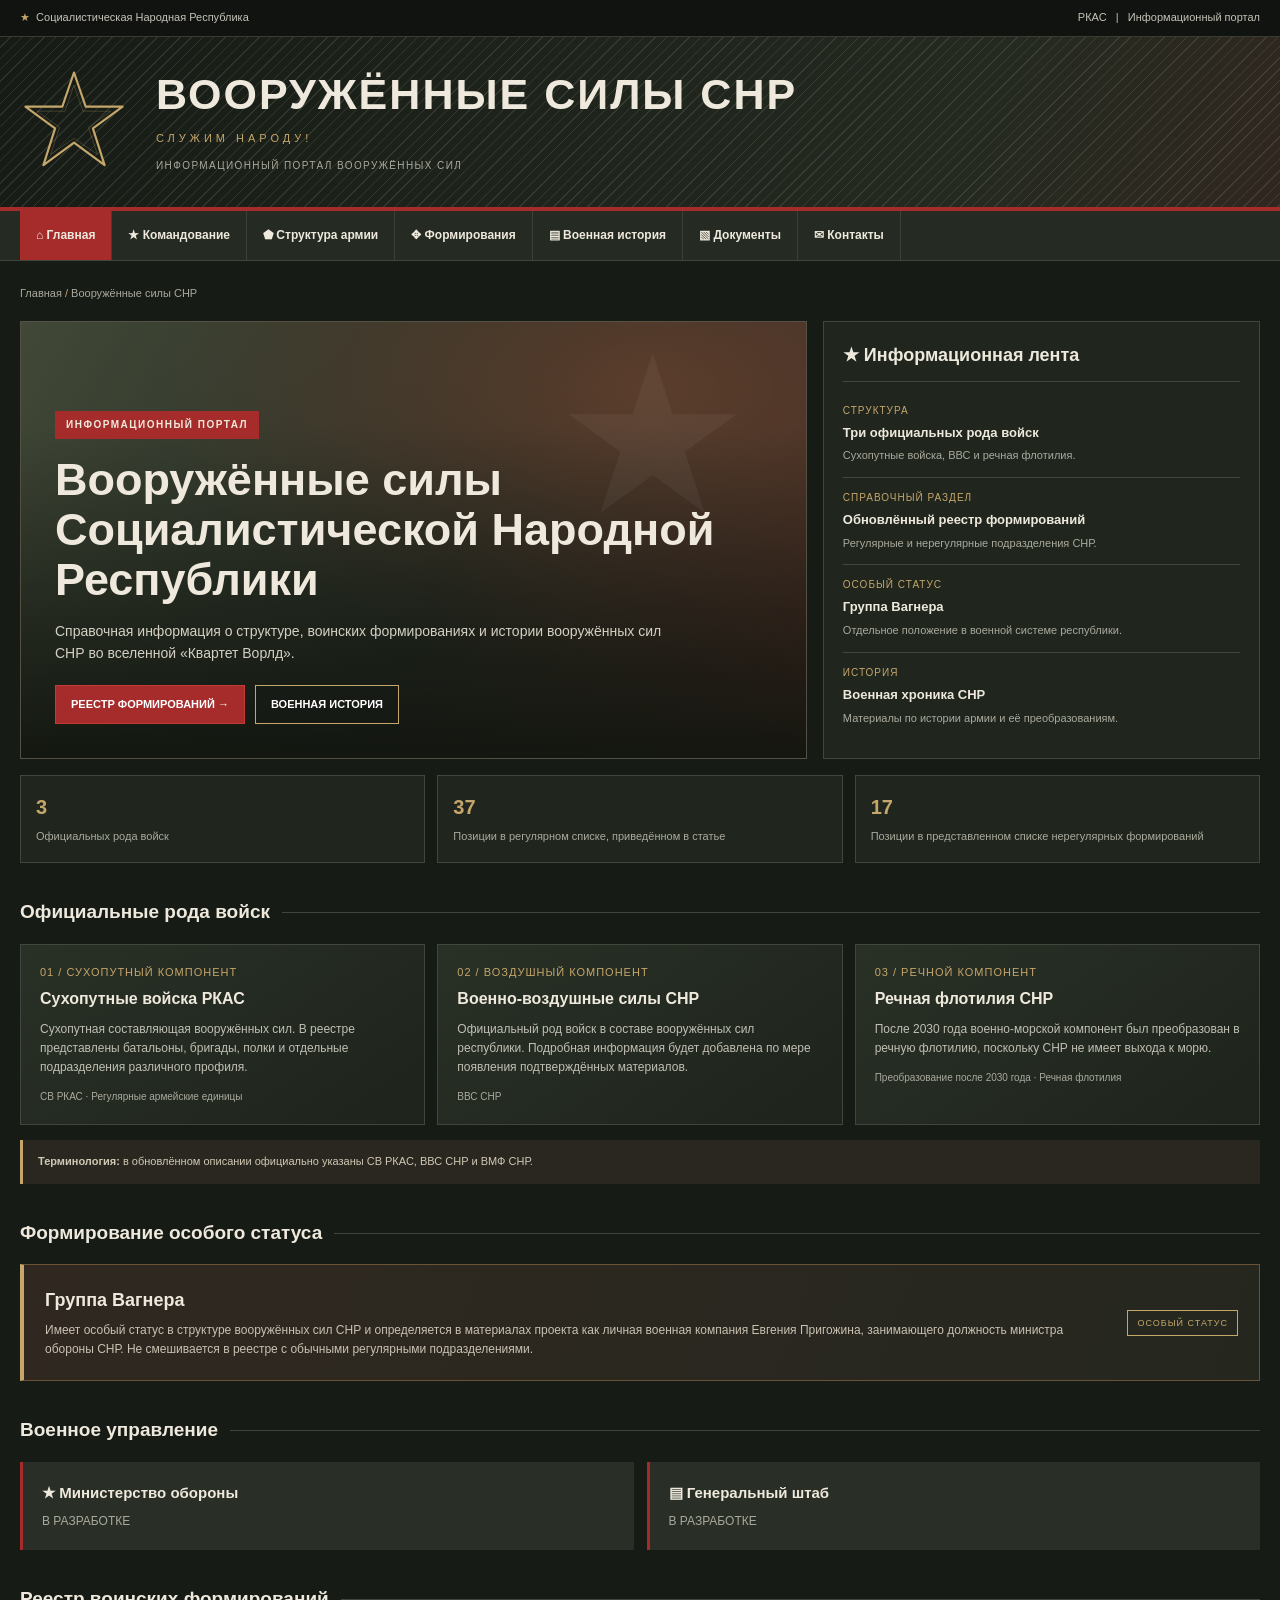
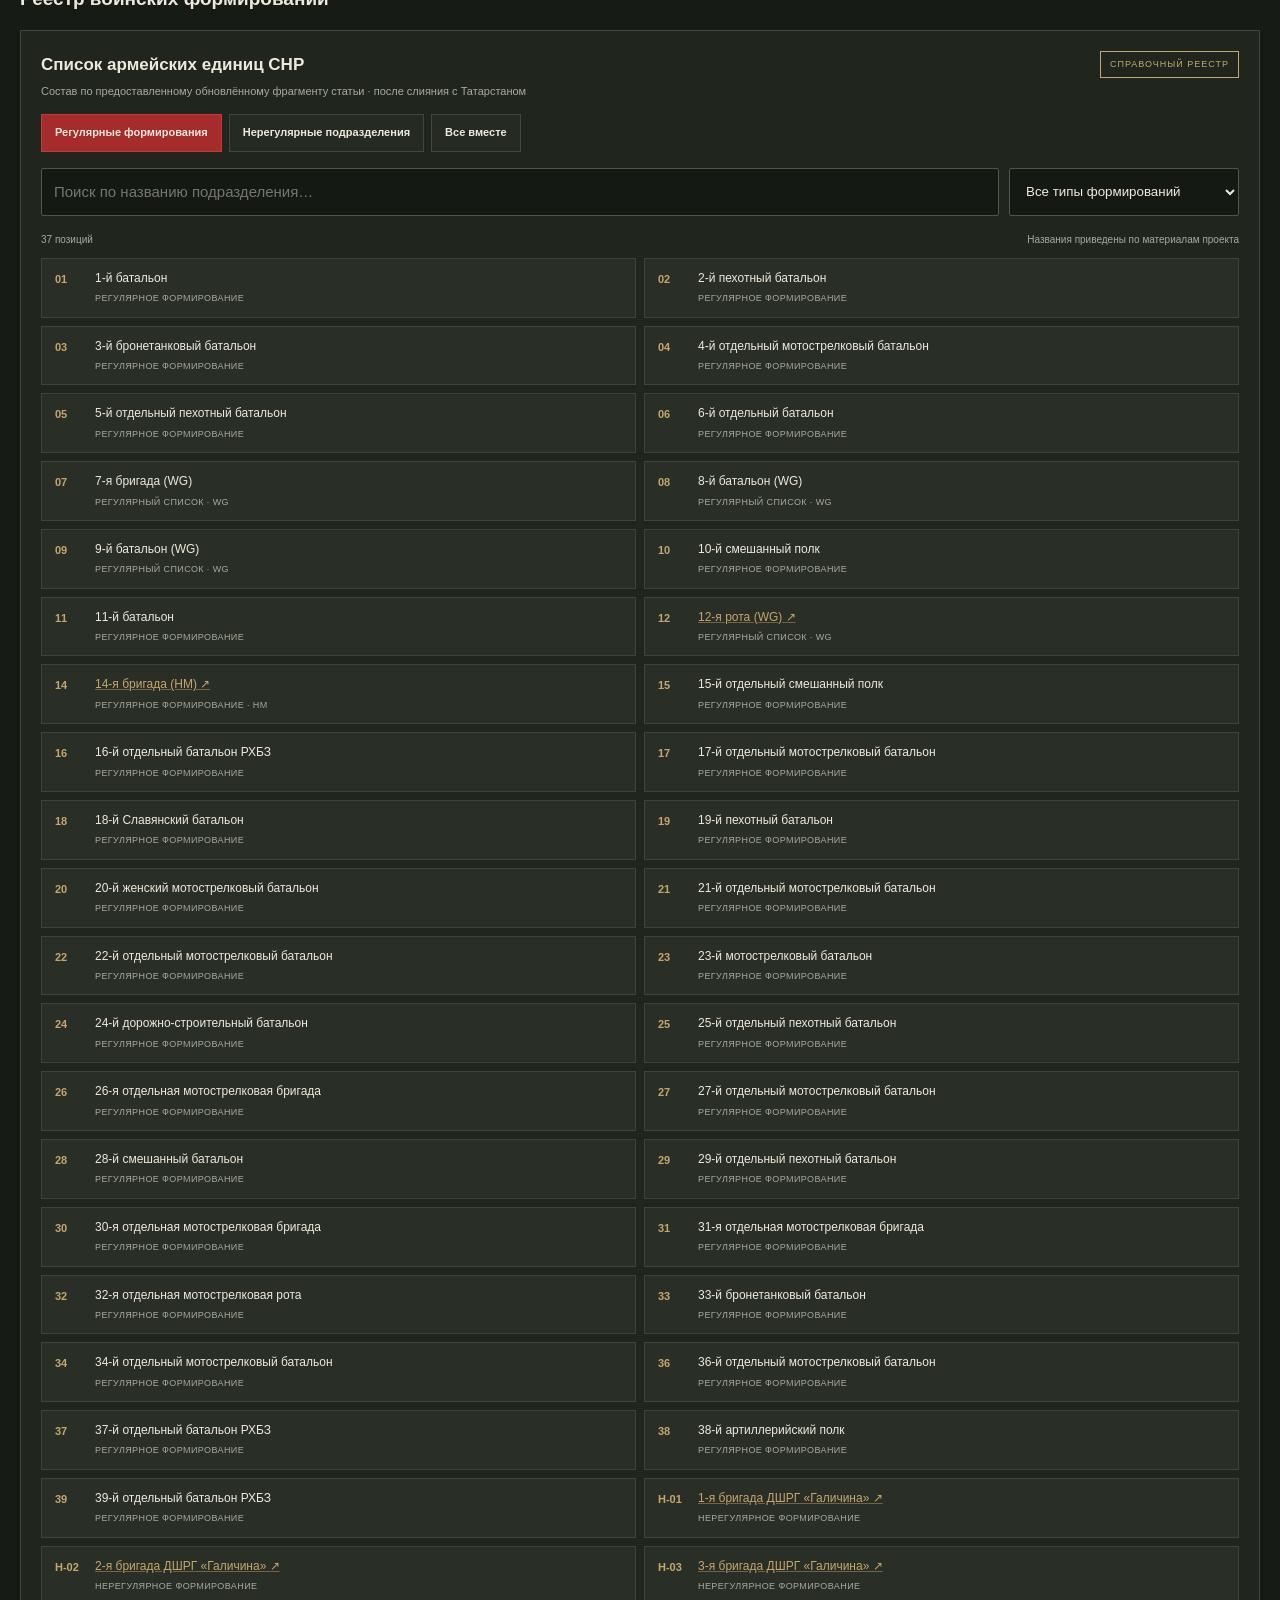
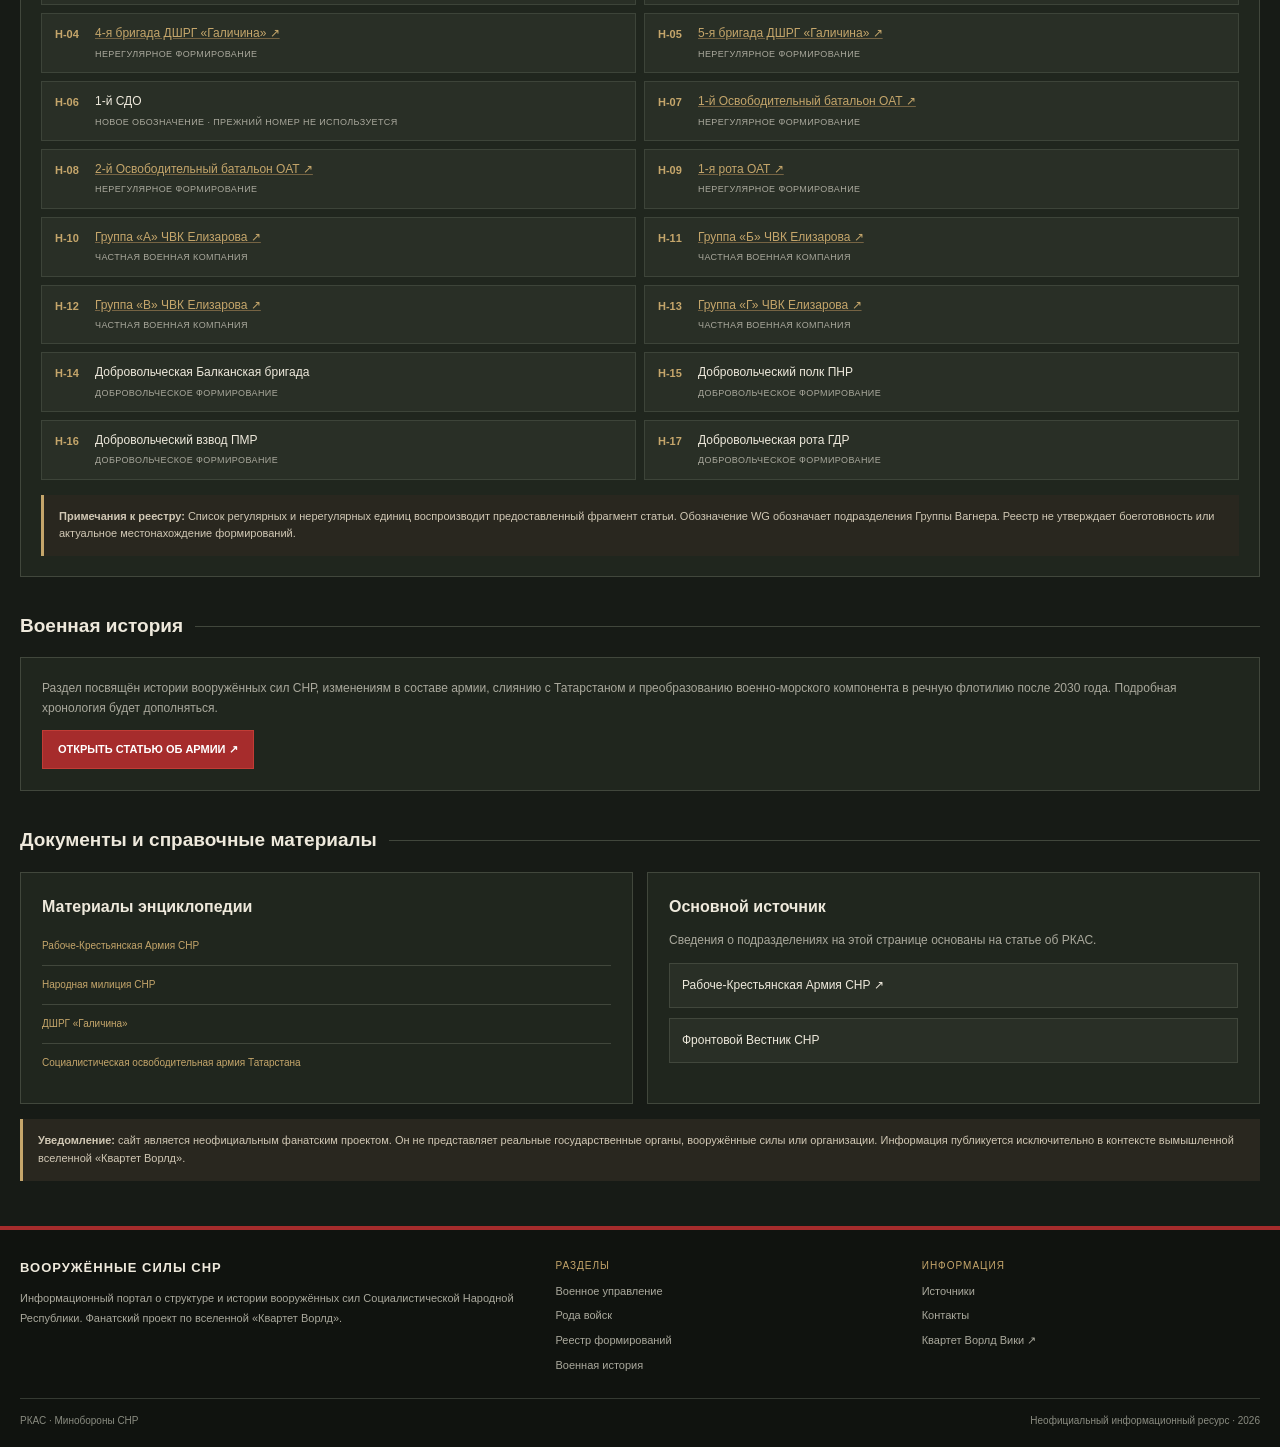
==== commit 698305af: "Update index.html" ====
--- a/index.html
+++ b/index.html
@@ -116,7 +116,7 @@
 <body>
 <div class="topbar"><div class="container topbar-inner">
   <div><span class="gold">★</span> &nbsp;Социалистическая Народная Республика</div>
-  <div class="topbar-right">Квартет Ворлд &nbsp; | &nbsp; Информационный портал</div>
+  <div class="topbar-right">РКАС &nbsp; | &nbsp; Информационный портал</div>
 </div></div>
 
 <header class="header"><div class="container header-inner">
@@ -286,7 +286,7 @@
   <section class="section" id="history">
     <div class="heading"><h2>Военная история</h2></div>
     <div class="panel">
-      <p class="muted" style="font-size:12px;margin-top:0">Раздел посвящён истории вооружённых сил СНР, изменениям в составе армии, слиянию с Татарстаном и преобразованию военно-морского компонента в речную флотилию после 2030 года. Подробная хронология будет дополняться по мере сверки с материалами вселенной.</p>
+      <p class="muted" style="font-size:12px;margin-top:0">Раздел посвящён истории вооружённых сил СНР, изменениям в составе армии, слиянию с Татарстаном и преобразованию военно-морского компонента в речную флотилию после 2030 года. Подробная хронология будет дополняться.</p>
       <a class="button" href="https://mirkvarteta.fandom.com/ru/wiki/Рабоче-Крестьянская_Армия_СНР" target="_blank" rel="noopener">ОТКРЫТЬ СТАТЬЮ ОБ АРМИИ ↗</a>
     </div>
   </section>
@@ -296,16 +296,16 @@
     <div class="two-columns">
       <div class="panel">
         <h3>Материалы энциклопедии</h3>
-        <div class="document-row"><span>Рабоче-Крестьянская Армия СНР</span><span>ВИКИ</span></div>
-        <div class="document-row"><span>Народная милиция СНР</span><span>ВИКИ</span></div>
-        <div class="document-row"><span>ДШРГ «Галичина»</span><span>ВИКИ</span></div>
-        <div class="document-row"><span>Социалистическая освободительная армия Татарстана</span><span>ВИКИ</span></div>
+        <div class="document-row"><span>Рабоче-Крестьянская Армия СНР</span></div>
+        <div class="document-row"><span>Народная милиция СНР</span></div>
+        <div class="document-row"><span>ДШРГ «Галичина»</span></div>
+        <div class="document-row"><span>Социалистическая освободительная армия Татарстана</span></div>
       </div>
       <div class="panel">
         <h3>Основной источник</h3>
         <p class="muted" style="font-size:12px">Сведения о подразделениях на этой странице основаны на статье об РКАС.</p>
         <a class="contact-link" href="https://mirkvarteta.fandom.com/ru/wiki/Рабоче-Крестьянская_Армия_СНР" target="_blank" rel="noopener">Рабоче-Крестьянская Армия СНР ↗</a>
-        <a class="contact-link" href="https://mirkvarteta.fandom.com/ru/wiki/" target="_blank" rel="noopener">Квартет Ворлд Вики ↗</a>
+        <a class="contact-link" href="https://t.me/vestniksnr" target="_blank" rel="noopener">Фронтовой Вестник СНР</a>
       </div>
     </div>
   </section>
@@ -319,7 +319,7 @@
     <div><div class="footer-heading">РАЗДЕЛЫ</div><div class="footer-links"><a href="#command">Военное управление</a><a href="#branches">Рода войск</a><a href="#units">Реестр формирований</a><a href="#history">Военная история</a></div></div>
     <div><div class="footer-heading">ИНФОРМАЦИЯ</div><div class="footer-links"><a href="#documents">Источники</a><a href="#contacts">Контакты</a><a href="https://mirkvarteta.fandom.com/ru/wiki/" target="_blank" rel="noopener">Квартет Ворлд Вики ↗</a></div></div>
   </div>
-  <div class="footer-bottom"><span>Фанатский проект · Квартет Ворлд</span><span>Неофициальный информационный ресурс · 2026/2039</span></div>
+  <div class="footer-bottom"><span>РКАС · Минобороны СНР</span><span>Неофициальный информационный ресурс · 2026</span></div>
 </div></footer>
 
 <script>
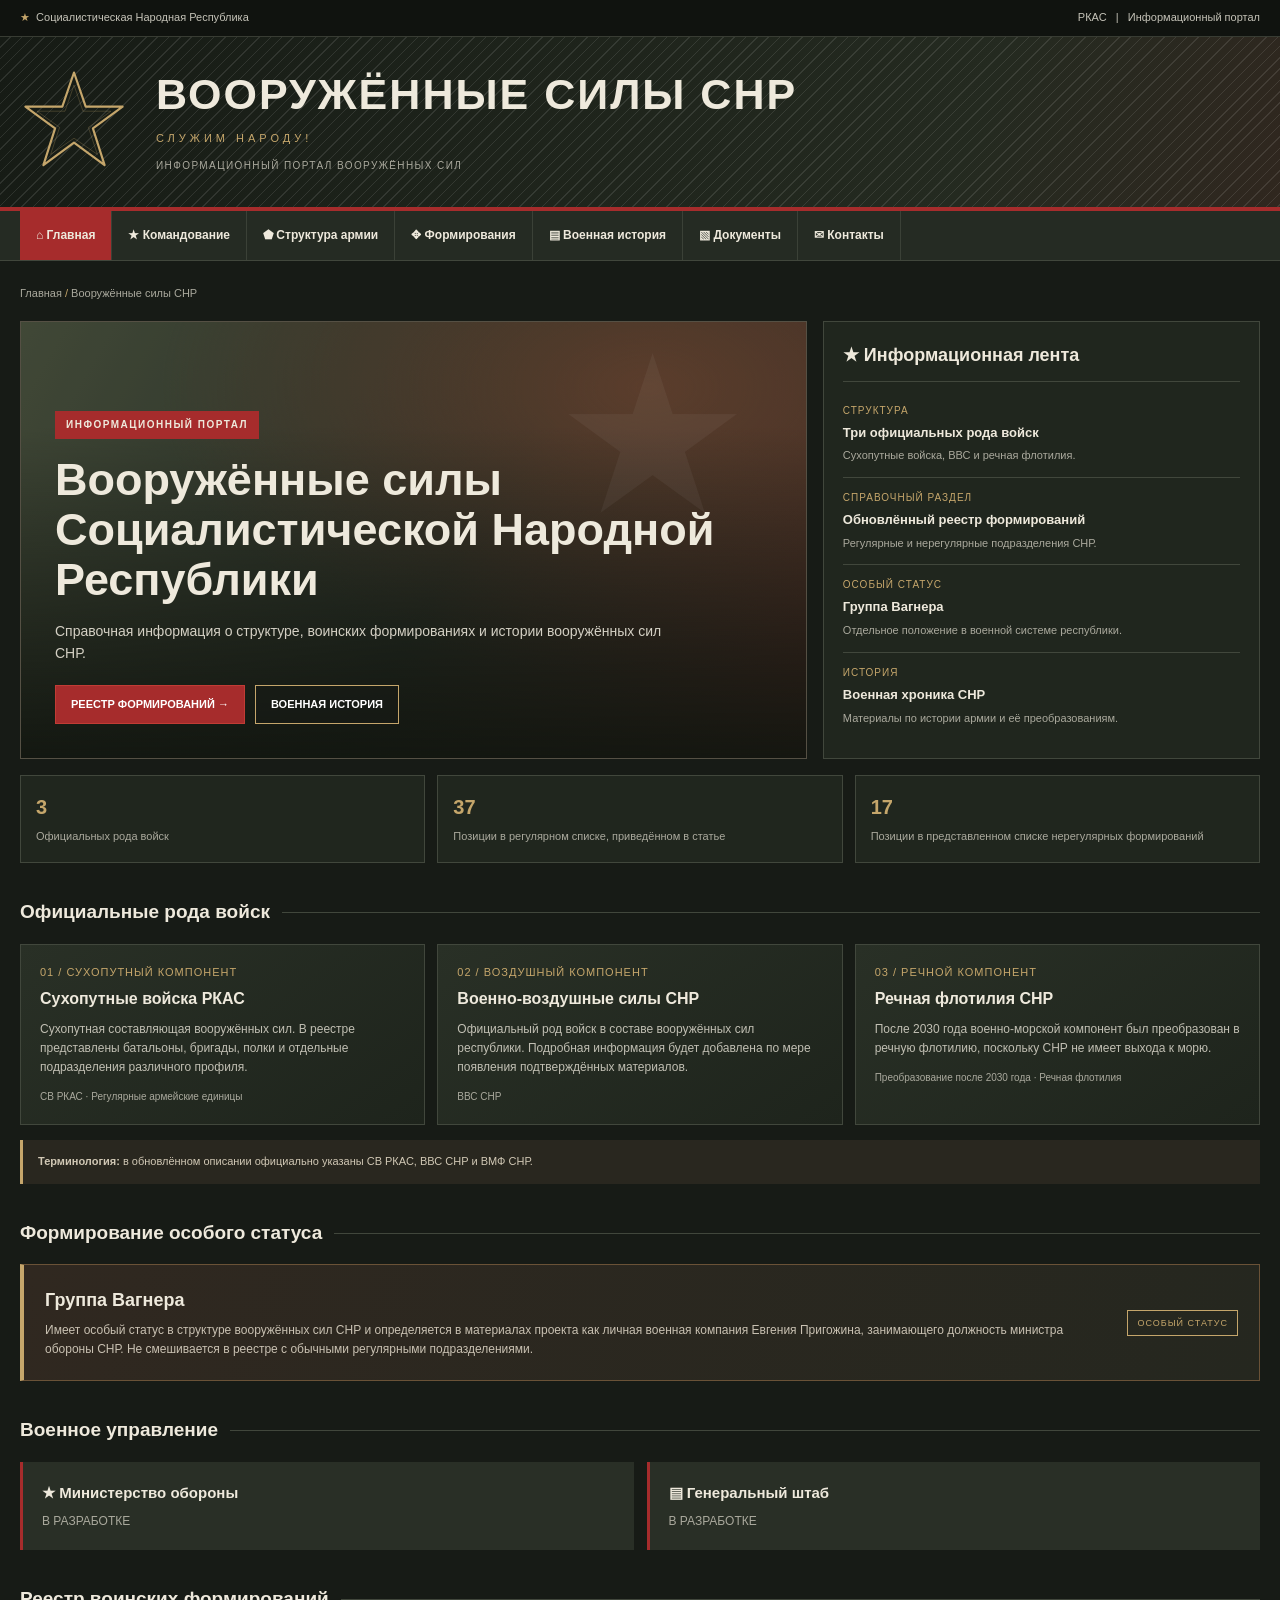
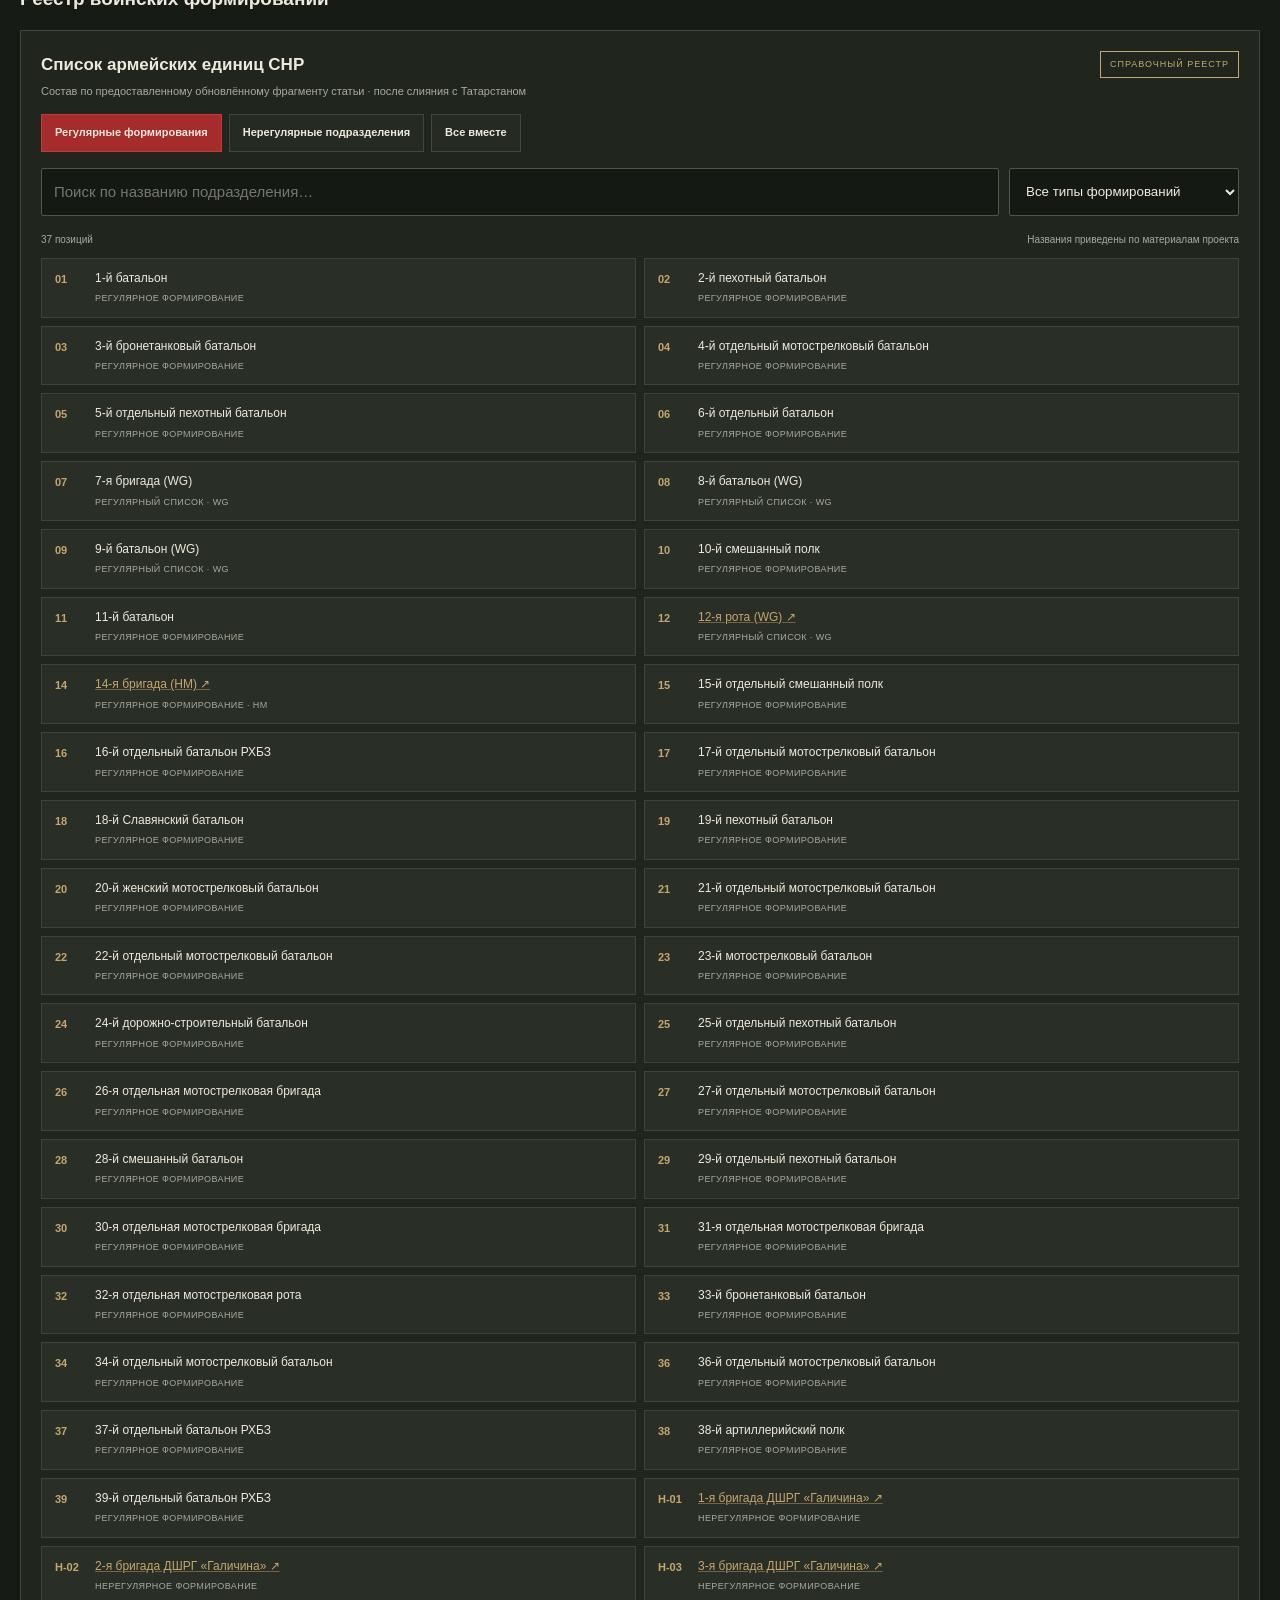
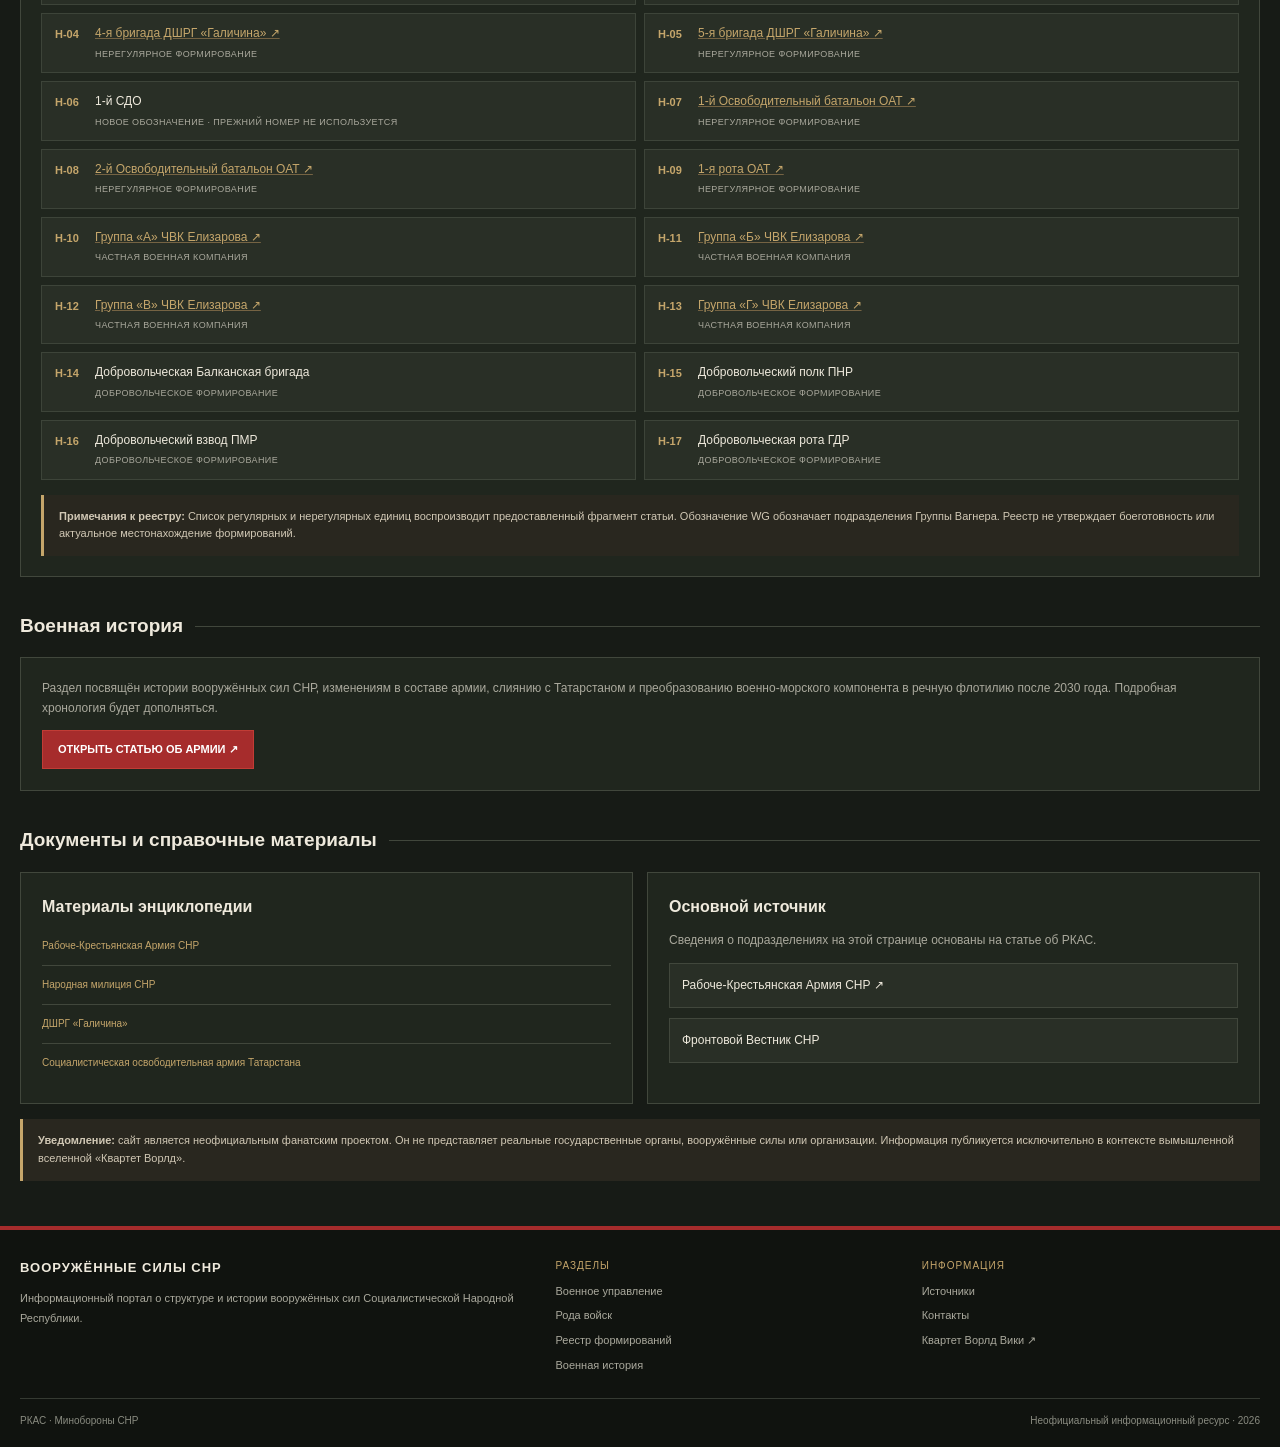
==== commit f0df76e0: "Update index.html" ====
--- a/index.html
+++ b/index.html
@@ -149,7 +149,7 @@
     <section class="hero"><div class="hero-content">
       <div class="kicker">ИНФОРМАЦИОННЫЙ ПОРТАЛ</div>
       <h2>Вооружённые силы Социалистической Народной Республики</h2>
-      <p>Справочная информация о структуре, воинских формированиях и истории вооружённых сил СНР во вселенной «Квартет Ворлд».</p>
+      <p>Справочная информация о структуре, воинских формированиях и истории вооружённых сил СНР.</p>
       <div class="actions">
         <a class="button" href="#units">РЕЕСТР ФОРМИРОВАНИЙ →</a>
         <a class="button secondary" href="#history">ВОЕННАЯ ИСТОРИЯ</a>
@@ -315,7 +315,7 @@
 
 <footer class="footer"><div class="container">
   <div class="footer-grid">
-    <div><div class="footer-title">ВООРУЖЁННЫЕ СИЛЫ СНР</div><p>Информационный портал о структуре и истории вооружённых сил Социалистической Народной Республики. Фанатский проект по вселенной «Квартет Ворлд».</p></div>
+    <div><div class="footer-title">ВООРУЖЁННЫЕ СИЛЫ СНР</div><p>Информационный портал о структуре и истории вооружённых сил Социалистической Народной Республики.</p></div>
     <div><div class="footer-heading">РАЗДЕЛЫ</div><div class="footer-links"><a href="#command">Военное управление</a><a href="#branches">Рода войск</a><a href="#units">Реестр формирований</a><a href="#history">Военная история</a></div></div>
     <div><div class="footer-heading">ИНФОРМАЦИЯ</div><div class="footer-links"><a href="#documents">Источники</a><a href="#contacts">Контакты</a><a href="https://mirkvarteta.fandom.com/ru/wiki/" target="_blank" rel="noopener">Квартет Ворлд Вики ↗</a></div></div>
   </div>
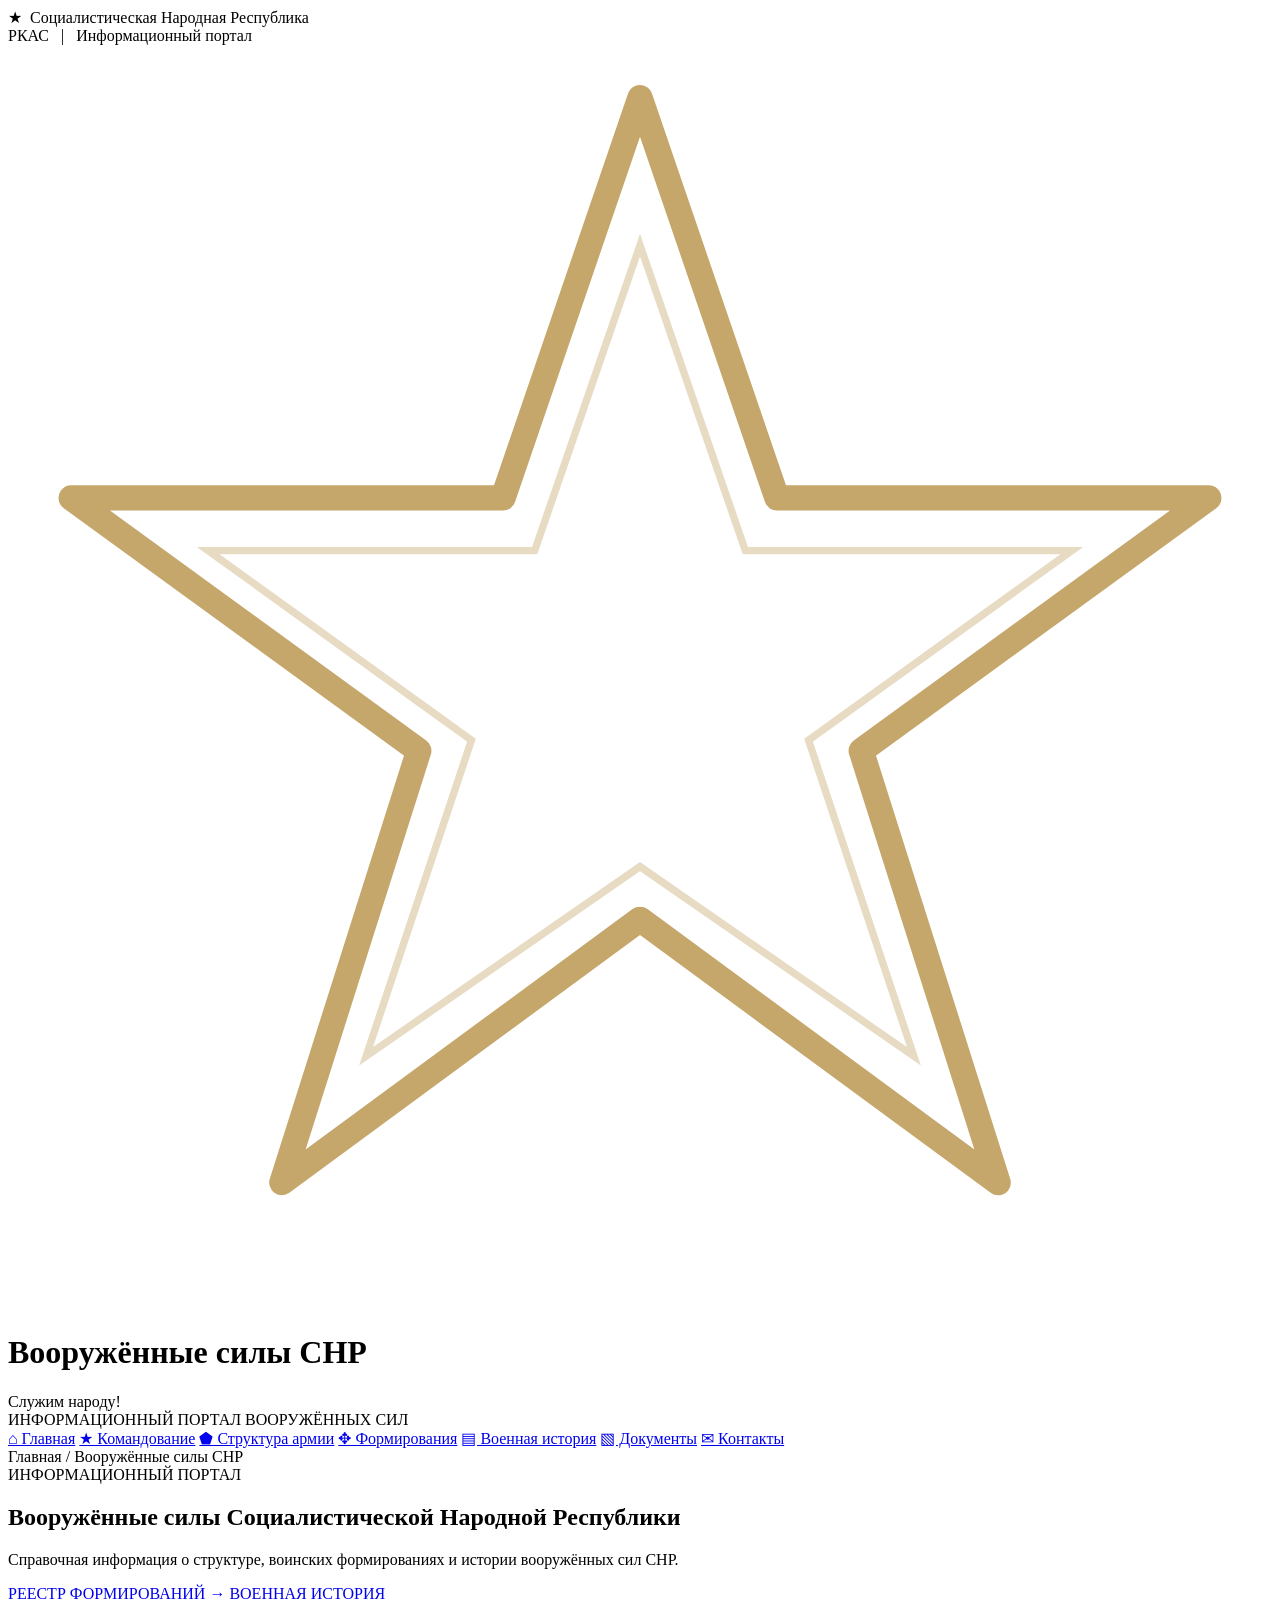
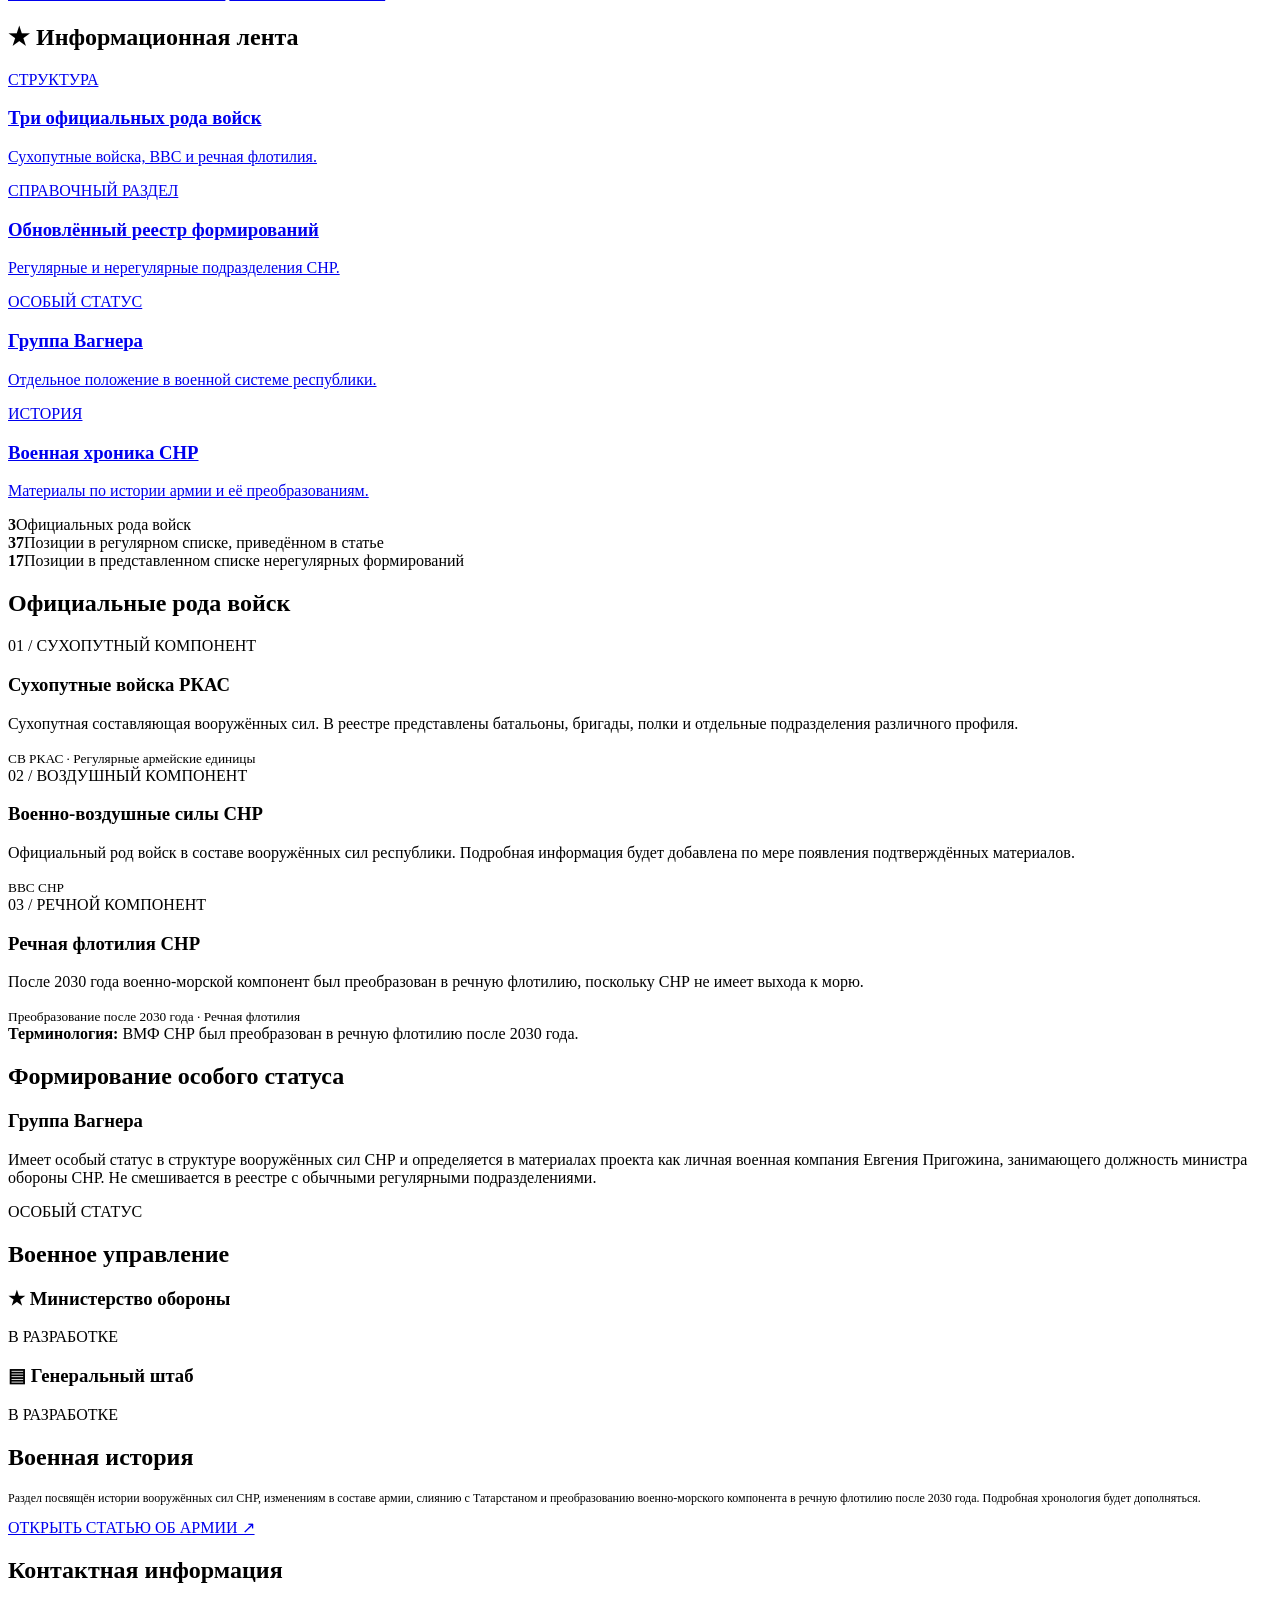
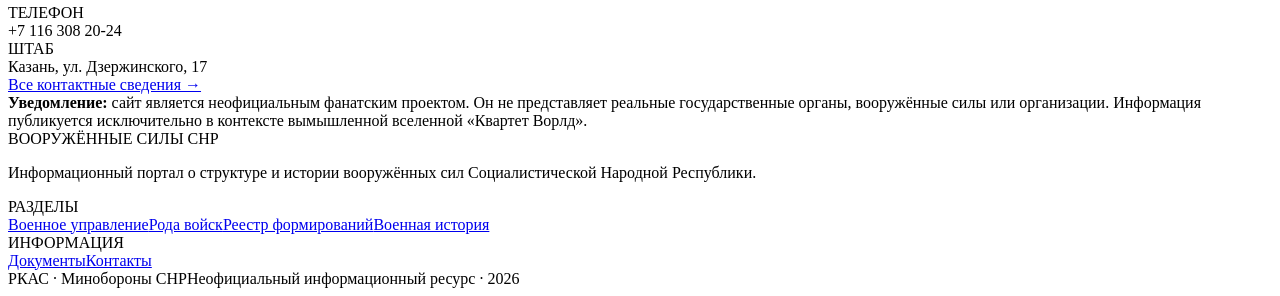
==== commit 0e77c754: "Update index.html" ====
--- a/index.html
+++ b/index.html
@@ -6,112 +6,7 @@
 <meta name="theme-color" content="#171b16">
 <meta name="description" content="Информационный портал Вооружённых сил Социалистической Народной Республики — структура, формирования и история вымышленной вселенной Квартет Ворлд.">
 <title>Вооружённые силы СНР — информационный портал</title>
-<style>
-:root{
-  --bg:#171b16;--surface:#20261e;--surface2:#292f26;--surface3:#30372d;
-  --red:#a62c2c;--red2:#c13c35;--gold:#c5a66b;--cream:#eee9dc;
-  --muted:#aaa99d;--line:#41473c;--green:#899879;
-}
-*{box-sizing:border-box}
-html{scroll-behavior:smooth;scroll-padding-top:18px}
-body{margin:0;background:var(--bg);color:var(--cream);font:15px/1.6 Arial,Helvetica,sans-serif}
-a{color:inherit;text-decoration:none}
-button,input{font:inherit}
-.container{width:min(1320px,calc(100% - 40px));margin:auto}
-.topbar{background:#10130f;border-bottom:1px solid #383c33;color:#c5c3b8;font-size:11px}
-.topbar-inner{min-height:36px;display:flex;align-items:center;justify-content:space-between;gap:15px}
-.gold{color:var(--gold)}
-.header{position:relative;overflow:hidden;background:linear-gradient(110deg,#161b15,#242a20 75%,#30271f);border-bottom:4px solid var(--red)}
-.header:after{content:"";position:absolute;inset:0;pointer-events:none;opacity:.10;background:repeating-linear-gradient(135deg,transparent 0 7px,#fff 7px 8px)}
-.header-inner{position:relative;z-index:1;min-height:170px;display:flex;align-items:center;gap:28px;padding:22px 0}
-.emblem{width:108px;height:108px;flex:0 0 108px;display:grid;place-items:center}
-.emblem svg{width:100%;height:100%}
-.brand h1{margin:0;font-size:clamp(25px,4vw,43px);line-height:1.12;letter-spacing:2px;text-transform:uppercase}
-.brand-sub{margin-top:12px;color:var(--gold);font-size:11px;letter-spacing:4px;text-transform:uppercase}
-.brand-caption{margin-top:10px;color:var(--muted);font-size:10px;letter-spacing:1.4px}
-.nav-wrap{background:#252b23;border-bottom:1px solid var(--line)}
-.nav{display:flex;overflow-x:auto;scrollbar-width:thin}
-.nav a{flex:0 0 auto;padding:15px 16px;border-right:1px solid #3b4137;font-size:12px;font-weight:bold;white-space:nowrap;transition:.2s}
-.nav a:hover{background:#343a30}.nav a.active{background:var(--red)}
-main{padding:24px 0 45px}
-.breadcrumb{font-size:11px;color:var(--muted);margin-bottom:18px}.breadcrumb span{color:var(--gold)}
-.hero-grid{display:grid;grid-template-columns:minmax(0,1.8fr) minmax(285px,1fr);gap:16px}
-.hero{min-height:390px;display:flex;align-items:flex-end;position:relative;overflow:hidden;border:1px solid #555044;background:linear-gradient(0deg,#11150ff5,#11150f55 76%),radial-gradient(ellipse at 80% 15%,#80513a,transparent 55%),linear-gradient(120deg,#58614a,#343c32 55%,#6b332b)}
-.hero:before{content:"★";position:absolute;right:7%;top:1%;font-size:220px;color:#ffffff0c;line-height:1}
-.hero-content{position:relative;z-index:1;padding:34px;max-width:780px}
-.kicker{display:inline-block;background:var(--red);padding:6px 11px;font-size:10px;font-weight:bold;letter-spacing:1.5px;margin-bottom:16px}
-.hero h2{font-size:clamp(29px,4vw,45px);line-height:1.12;margin:0 0 14px}
-.hero p{max-width:620px;color:#d4d0c4;font-size:14px}
-.actions{display:flex;flex-wrap:wrap;gap:10px;margin-top:20px}
-.button{display:inline-block;padding:10px 15px;background:var(--red);border:1px solid var(--red2);color:white;font-size:11px;font-weight:bold;cursor:pointer}
-.button:hover{background:var(--red2)}.button.secondary{background:#171b16a8;border-color:var(--gold)}
-.news{background:var(--surface);border:1px solid var(--line);padding:19px}
-.news h2{font-size:18px;margin:0 0 9px;padding-bottom:11px;border-bottom:1px solid var(--line)}
-.news-item{display:block;padding:12px 0;border-bottom:1px solid var(--line)}.news-item:last-child{border:0}
-.news-item:hover h3{color:var(--gold)}.meta{font-size:10px;color:var(--gold);letter-spacing:1px}
-.news-item h3{font-size:13px;margin:4px 0}.news-item p{font-size:11px;color:var(--muted);margin:0}
-.stats{display:grid;grid-template-columns:repeat(3,1fr);gap:12px;margin-top:16px}
-.stat{background:var(--surface);border:1px solid var(--line);padding:15px}
-.stat strong{display:block;font-size:20px;color:var(--gold)}.stat span{font-size:11px;color:var(--muted)}
-.section{margin-top:34px}
-.heading{display:flex;align-items:center;gap:12px;margin-bottom:16px}
-.heading h2{font-size:19px;margin:0}.heading:after{content:"";height:1px;background:var(--line);flex:1}
-.branch-grid{display:grid;grid-template-columns:repeat(3,1fr);gap:12px}
-.branch{background:linear-gradient(145deg,#293026,#1e241c);border:1px solid var(--line);padding:19px;min-height:175px}
-.branch:hover{border-color:var(--gold)}
-.branch .number{color:var(--gold);font-size:11px;letter-spacing:1px}
-.branch h3{font-size:16px;margin:5px 0 8px}.branch p{font-size:12px;color:#c1bfb3;margin:0}
-.branch small{display:block;color:var(--muted);font-size:10px;margin-top:12px}
-.panel{background:var(--surface);border:1px solid var(--line);padding:21px}
-.panel h3{font-size:16px;margin:0 0 8px}.muted{color:var(--muted)}
-.wagner{display:grid;grid-template-columns:1fr auto;gap:20px;align-items:center;background:linear-gradient(110deg,#302820,#25271f);border:1px solid #6a5237;border-left:4px solid var(--gold);padding:21px}
-.wagner h3{margin:0 0 6px;font-size:18px}.wagner p{margin:0;color:#c9c1b2;font-size:12px}
-.status{display:inline-block;border:1px solid var(--gold);color:var(--gold);padding:5px 9px;font-size:9px;letter-spacing:1px;white-space:nowrap}
-.command-grid{display:grid;grid-template-columns:1fr 1fr;gap:13px}
-.command-card{padding:19px;background:#292f26;border-left:3px solid var(--red)}
-.command-card h3{font-size:15px;margin:0 0 7px}.command-card p{font-size:12px;color:var(--muted);margin:0}
-.registry{background:var(--surface);border:1px solid var(--line);padding:20px}
-.registry-top{display:flex;justify-content:space-between;align-items:flex-start;gap:16px;margin-bottom:14px}
-.registry-top h3{margin:0;font-size:17px}.registry-top p{margin:4px 0 0;color:var(--muted);font-size:11px}
-.controls{display:grid;grid-template-columns:minmax(180px,1fr) 230px;gap:10px;margin:16px 0}
-.search-wrap{position:relative}
-.search-wrap input,.controls select{width:100%;background:#151913;color:var(--cream);border:1px solid #505747;padding:11px 12px;outline:none;border-radius:2px}
-.search-wrap input:focus,.controls select:focus{border-color:var(--gold)}
-.tabs{display:flex;gap:7px;flex-wrap:wrap;margin-bottom:12px}
-.tab{background:#252b23;border:1px solid var(--line);color:var(--cream);padding:9px 13px;font-size:11px;font-weight:bold;cursor:pointer}
-.tab[aria-pressed="true"]{background:var(--red);border-color:var(--red2)}
-.results-line{display:flex;justify-content:space-between;gap:12px;align-items:center;color:var(--muted);font-size:10px;margin:10px 0}
-.units{display:grid;grid-template-columns:repeat(2,1fr);gap:8px}
-.unit{display:flex;gap:12px;align-items:flex-start;padding:11px 13px;background:#292f26;border:1px solid #3d4439;min-height:52px}
-.unit:hover{border-color:#8b7955}
-.unit-index{color:var(--gold);font-weight:bold;min-width:28px;font-size:11px;padding-top:1px}
-.unit-name{font-size:12px;line-height:1.45}.unit-kind{font-size:9px;color:var(--muted);margin-top:4px;letter-spacing:.4px}
-.unit a{color:var(--gold);text-decoration:underline;text-decoration-color:#756343}
-.empty{display:none;padding:25px;text-align:center;color:var(--muted);font-size:12px;border:1px dashed var(--line)}
-.note{margin-top:15px;padding:13px 15px;background:#29271f;border-left:3px solid var(--gold);font-size:11px;color:#d1c8b5}
-.two-columns{display:grid;grid-template-columns:1fr 1fr;gap:14px}
-.document-row{display:flex;justify-content:space-between;gap:15px;padding:11px 0;border-bottom:1px solid var(--line);font-size:12px}
-.document-row:last-child{border:0}.document-row span:last-child{font-size:10px;color:var(--gold)}
-.contact-link{display:block;margin-top:10px;padding:12px;background:#292f26;border:1px solid var(--line);font-size:12px}
-.contact-link:hover{border-color:var(--gold)}
-.footer{background:#10130f;border-top:4px solid var(--red);padding:28px 0 18px}
-.footer-grid{display:grid;grid-template-columns:1.5fr 1fr 1fr;gap:28px;padding-bottom:22px}
-.footer-title{font-weight:bold;font-size:13px;letter-spacing:1px;margin-bottom:9px}
-.footer p,.footer-links{font-size:11px;color:var(--muted);line-height:1.8}
-.footer-links{display:flex;flex-direction:column;gap:5px}.footer-links a:hover{color:var(--gold)}
-.footer-heading{font-size:10px;color:var(--gold);letter-spacing:1px;margin-bottom:8px}
-.footer-bottom{border-top:1px solid #353a32;padding-top:14px;display:flex;justify-content:space-between;gap:12px;flex-wrap:wrap;font-size:10px;color:#898b80}
-@media(max-width:950px){.hero-grid{grid-template-columns:1fr}.branch-grid{grid-template-columns:repeat(2,1fr)}}
-@media(max-width:650px){
- .container{width:calc(100% - 28px)}.header-inner{min-height:130px;gap:13px}
- .emblem{width:72px;height:72px;flex-basis:72px}.brand h1{font-size:21px;letter-spacing:1px}
- .brand-sub{font-size:8px;letter-spacing:1px}.brand-caption,.topbar-right{display:none}
- .nav a{padding:13px 11px}.hero{min-height:360px}.hero-content{padding:21px}.hero h2{font-size:29px}
- .stats{grid-template-columns:1fr}.branch-grid,.command-grid,.two-columns{grid-template-columns:1fr}
- .controls{grid-template-columns:1fr}.units{grid-template-columns:1fr}.footer-grid{grid-template-columns:1fr}
- .wagner{grid-template-columns:1fr}.registry{padding:14px}
-}
-</style>
+<link rel="stylesheet" href="style.css">
 </head>
 <body>
 <div class="topbar"><div class="container topbar-inner">
@@ -134,13 +29,13 @@
 </div></header>
 
 <div class="nav-wrap"><nav class="container nav" aria-label="Главная навигация">
-  <a class="active" href="#home">⌂ Главная</a>
-  <a href="#command">★ Командование</a>
-  <a href="#branches">⬟ Структура армии</a>
-  <a href="#units">✥ Формирования</a>
-  <a href="#history">▤ Военная история</a>
-  <a href="#documents">▧ Документы</a>
-  <a href="#contacts">✉ Контакты</a>
+  <a class="active" href="index.html">⌂ Главная</a>
+  <a href="command.html">★ Командование</a>
+  <a href="structure.html">⬟ Структура армии</a>
+  <a href="formations.html">✥ Формирования</a>
+  <a href="history.html">▤ Военная история</a>
+  <a href="documents.html">▧ Документы</a>
+  <a href="contacts.html">✉ Контакты</a>
 </nav></div>
 
 <main class="container" id="home">
@@ -151,16 +46,16 @@
       <h2>Вооружённые силы Социалистической Народной Республики</h2>
       <p>Справочная информация о структуре, воинских формированиях и истории вооружённых сил СНР.</p>
       <div class="actions">
-        <a class="button" href="#units">РЕЕСТР ФОРМИРОВАНИЙ →</a>
-        <a class="button secondary" href="#history">ВОЕННАЯ ИСТОРИЯ</a>
+        <a class="button" href="formations.html">РЕЕСТР ФОРМИРОВАНИЙ →</a>
+        <a class="button secondary" href="history.html">ВОЕННАЯ ИСТОРИЯ</a>
       </div>
     </div></section>
     <aside class="news">
       <h2>★ Информационная лента</h2>
-      <a class="news-item" href="#branches"><div class="meta">СТРУКТУРА</div><h3>Три официальных рода войск</h3><p>Сухопутные войска, ВВС и речная флотилия.</p></a>
-      <a class="news-item" href="#units"><div class="meta">СПРАВОЧНЫЙ РАЗДЕЛ</div><h3>Обновлённый реестр формирований</h3><p>Регулярные и нерегулярные подразделения СНР.</p></a>
-      <a class="news-item" href="#wagner"><div class="meta">ОСОБЫЙ СТАТУС</div><h3>Группа Вагнера</h3><p>Отдельное положение в военной системе республики.</p></a>
-      <a class="news-item" href="#history"><div class="meta">ИСТОРИЯ</div><h3>Военная хроника СНР</h3><p>Материалы по истории армии и её преобразованиям.</p></a>
+      <a class="news-item" href="structure.html"><div class="meta">СТРУКТУРА</div><h3>Три официальных рода войск</h3><p>Сухопутные войска, ВВС и речная флотилия.</p></a>
+      <a class="news-item" href="formations.html"><div class="meta">СПРАВОЧНЫЙ РАЗДЕЛ</div><h3>Обновлённый реестр формирований</h3><p>Регулярные и нерегулярные подразделения СНР.</p></a>
+      <a class="news-item" href="formations.html#wagner"><div class="meta">ОСОБЫЙ СТАТУС</div><h3>Группа Вагнера</h3><p>Отдельное положение в военной системе республики.</p></a>
+      <a class="news-item" href="history.html"><div class="meta">ИСТОРИЯ</div><h3>Военная хроника СНР</h3><p>Материалы по истории армии и её преобразованиям.</p></a>
     </aside>
   </div>
 
@@ -177,7 +72,7 @@
       <article class="branch"><div class="number">02 / ВОЗДУШНЫЙ КОМПОНЕНТ</div><h3>Военно-воздушные силы СНР</h3><p>Официальный род войск в составе вооружённых сил республики. Подробная информация будет добавлена по мере появления подтверждённых материалов.</p><small>ВВС СНР</small></article>
       <article class="branch"><div class="number">03 / РЕЧНОЙ КОМПОНЕНТ</div><h3>Речная флотилия СНР</h3><p>После 2030 года военно-морской компонент был преобразован в речную флотилию, поскольку СНР не имеет выхода к морю.</p><small>Преобразование после 2030 года · Речная флотилия</small></article>
     </div>
-    <div class="note"><strong>Терминология:</strong> в обновлённом описании официально указаны СВ РКАС, ВВС СНР и ВМФ СНР.</div>
+    <div class="note"><strong>Терминология:</strong> ВМФ СНР был преобразован в речную флотилию после 2030 года.</div>
   </section>
 
   <section class="section" id="wagner">
@@ -196,92 +91,7 @@
     </div>
   </section>
 
-  <section class="section" id="units">
-    <div class="heading"><h2>Реестр воинских формирований</h2></div>
-    <div class="registry">
-      <div class="registry-top"><div><h3>Список армейских единиц СНР</h3><p>Состав по предоставленному обновлённому фрагменту статьи · после слияния с Татарстаном</p></div><span class="status">СПРАВОЧНЫЙ РЕЕСТР</span></div>
-      <div class="tabs" role="group" aria-label="Категория формирований">
-        <button class="tab" type="button" data-category="regular" aria-pressed="true">Регулярные формирования</button>
-        <button class="tab" type="button" data-category="irregular" aria-pressed="false">Нерегулярные подразделения</button>
-        <button class="tab" type="button" data-category="all" aria-pressed="false">Все вместе</button>
-      </div>
-      <div class="controls">
-        <div class="search-wrap"><input id="unitSearch" type="search" placeholder="Поиск по названию подразделения…" aria-label="Поиск по подразделениям"></div>
-        <select id="unitType" aria-label="Фильтр по типу формирования">
-          <option value="all">Все типы формирований</option>
-          <option value="батальон">Батальоны</option>
-          <option value="бригада">Бригады</option>
-          <option value="полк">Полки</option>
-          <option value="рота">Роты</option>
-          <option value="корпус">Корпуса и СДО</option>
-          <option value="группа">Группы</option>
-          <option value="добровольч">Добровольческие части</option>
-        </select>
-      </div>
-      <div class="results-line"><span id="resultCount" aria-live="polite">37 позиций</span><span>Названия приведены по материалам проекта</span></div>
-      <div class="units" id="unitList">
-        <!-- Regular units -->
-        <div class="unit" data-category="regular" data-type="батальон"><span class="unit-index">01</span><div><div class="unit-name">1-й батальон</div><div class="unit-kind">РЕГУЛЯРНОЕ ФОРМИРОВАНИЕ</div></div></div>
-        <div class="unit" data-category="regular" data-type="батальон"><span class="unit-index">02</span><div><div class="unit-name">2-й пехотный батальон</div><div class="unit-kind">РЕГУЛЯРНОЕ ФОРМИРОВАНИЕ</div></div></div>
-        <div class="unit" data-category="regular" data-type="батальон"><span class="unit-index">03</span><div><div class="unit-name">3-й бронетанковый батальон</div><div class="unit-kind">РЕГУЛЯРНОЕ ФОРМИРОВАНИЕ</div></div></div>
-        <div class="unit" data-category="regular" data-type="батальон"><span class="unit-index">04</span><div><div class="unit-name">4-й отдельный мотострелковый батальон</div><div class="unit-kind">РЕГУЛЯРНОЕ ФОРМИРОВАНИЕ</div></div></div>
-        <div class="unit" data-category="regular" data-type="батальон"><span class="unit-index">05</span><div><div class="unit-name">5-й отдельный пехотный батальон</div><div class="unit-kind">РЕГУЛЯРНОЕ ФОРМИРОВАНИЕ</div></div></div>
-        <div class="unit" data-category="regular" data-type="батальон"><span class="unit-index">06</span><div><div class="unit-name">6-й отдельный батальон</div><div class="unit-kind">РЕГУЛЯРНОЕ ФОРМИРОВАНИЕ</div></div></div>
-        <div class="unit" data-category="regular" data-type="бригада"><span class="unit-index">07</span><div><div class="unit-name">7-я бригада (WG)</div><div class="unit-kind">РЕГУЛЯРНЫЙ СПИСОК · WG</div></div></div>
-        <div class="unit" data-category="regular" data-type="батальон"><span class="unit-index">08</span><div><div class="unit-name">8-й батальон (WG)</div><div class="unit-kind">РЕГУЛЯРНЫЙ СПИСОК · WG</div></div></div>
-        <div class="unit" data-category="regular" data-type="батальон"><span class="unit-index">09</span><div><div class="unit-name">9-й батальон (WG)</div><div class="unit-kind">РЕГУЛЯРНЫЙ СПИСОК · WG</div></div></div>
-        <div class="unit" data-category="regular" data-type="полк"><span class="unit-index">10</span><div><div class="unit-name">10-й смешанный полк</div><div class="unit-kind">РЕГУЛЯРНОЕ ФОРМИРОВАНИЕ</div></div></div>
-        <div class="unit" data-category="regular" data-type="батальон"><span class="unit-index">11</span><div><div class="unit-name">11-й батальон</div><div class="unit-kind">РЕГУЛЯРНОЕ ФОРМИРОВАНИЕ</div></div></div>
-        <div class="unit" data-category="regular" data-type="рота"><span class="unit-index">12</span><div><div class="unit-name"><a href="https://mirkvarteta.fandom.com/ru/wiki/12-я_рота_Группы_Вагнера" target="_blank" rel="noopener">12-я рота (WG) ↗</a></div><div class="unit-kind">РЕГУЛЯРНЫЙ СПИСОК · WG</div></div></div>
-        <div class="unit" data-category="regular" data-type="бригада"><span class="unit-index">14</span><div><div class="unit-name"><a href="https://mirkvarteta.fandom.com/ru/wiki/Народная_милиция_Социалистической_Народной_Республики" target="_blank" rel="noopener">14-я бригада (НМ) ↗</a></div><div class="unit-kind">РЕГУЛЯРНОЕ ФОРМИРОВАНИЕ · НМ</div></div></div>
-        <div class="unit" data-category="regular" data-type="полк"><span class="unit-index">15</span><div><div class="unit-name">15-й отдельный смешанный полк</div><div class="unit-kind">РЕГУЛЯРНОЕ ФОРМИРОВАНИЕ</div></div></div>
-        <div class="unit" data-category="regular" data-type="батальон"><span class="unit-index">16</span><div><div class="unit-name">16-й отдельный батальон РХБЗ</div><div class="unit-kind">РЕГУЛЯРНОЕ ФОРМИРОВАНИЕ</div></div></div>
-        <div class="unit" data-category="regular" data-type="батальон"><span class="unit-index">17</span><div><div class="unit-name">17-й отдельный мотострелковый батальон</div><div class="unit-kind">РЕГУЛЯРНОЕ ФОРМИРОВАНИЕ</div></div></div>
-        <div class="unit" data-category="regular" data-type="батальон"><span class="unit-index">18</span><div><div class="unit-name">18-й Славянский батальон</div><div class="unit-kind">РЕГУЛЯРНОЕ ФОРМИРОВАНИЕ</div></div></div>
-        <div class="unit" data-category="regular" data-type="батальон"><span class="unit-index">19</span><div><div class="unit-name">19-й пехотный батальон</div><div class="unit-kind">РЕГУЛЯРНОЕ ФОРМИРОВАНИЕ</div></div></div>
-        <div class="unit" data-category="regular" data-type="батальон"><span class="unit-index">20</span><div><div class="unit-name">20-й женский мотострелковый батальон</div><div class="unit-kind">РЕГУЛЯРНОЕ ФОРМИРОВАНИЕ</div></div></div>
-        <div class="unit" data-category="regular" data-type="батальон"><span class="unit-index">21</span><div><div class="unit-name">21-й отдельный мотострелковый батальон</div><div class="unit-kind">РЕГУЛЯРНОЕ ФОРМИРОВАНИЕ</div></div></div>
-        <div class="unit" data-category="regular" data-type="батальон"><span class="unit-index">22</span><div><div class="unit-name">22-й отдельный мотострелковый батальон</div><div class="unit-kind">РЕГУЛЯРНОЕ ФОРМИРОВАНИЕ</div></div></div>
-        <div class="unit" data-category="regular" data-type="батальон"><span class="unit-index">23</span><div><div class="unit-name">23-й мотострелковый батальон</div><div class="unit-kind">РЕГУЛЯРНОЕ ФОРМИРОВАНИЕ</div></div></div>
-        <div class="unit" data-category="regular" data-type="батальон"><span class="unit-index">24</span><div><div class="unit-name">24-й дорожно-строительный батальон</div><div class="unit-kind">РЕГУЛЯРНОЕ ФОРМИРОВАНИЕ</div></div></div>
-        <div class="unit" data-category="regular" data-type="батальон"><span class="unit-index">25</span><div><div class="unit-name">25-й отдельный пехотный батальон</div><div class="unit-kind">РЕГУЛЯРНОЕ ФОРМИРОВАНИЕ</div></div></div>
-        <div class="unit" data-category="regular" data-type="бригада"><span class="unit-index">26</span><div><div class="unit-name">26-я отдельная мотострелковая бригада</div><div class="unit-kind">РЕГУЛЯРНОЕ ФОРМИРОВАНИЕ</div></div></div>
-        <div class="unit" data-category="regular" data-type="батальон"><span class="unit-index">27</span><div><div class="unit-name">27-й отдельный мотострелковый батальон</div><div class="unit-kind">РЕГУЛЯРНОЕ ФОРМИРОВАНИЕ</div></div></div>
-        <div class="unit" data-category="regular" data-type="батальон"><span class="unit-index">28</span><div><div class="unit-name">28-й смешанный батальон</div><div class="unit-kind">РЕГУЛЯРНОЕ ФОРМИРОВАНИЕ</div></div></div>
-        <div class="unit" data-category="regular" data-type="батальон"><span class="unit-index">29</span><div><div class="unit-name">29-й отдельный пехотный батальон</div><div class="unit-kind">РЕГУЛЯРНОЕ ФОРМИРОВАНИЕ</div></div></div>
-        <div class="unit" data-category="regular" data-type="бригада"><span class="unit-index">30</span><div><div class="unit-name">30-я отдельная мотострелковая бригада</div><div class="unit-kind">РЕГУЛЯРНОЕ ФОРМИРОВАНИЕ</div></div></div>
-        <div class="unit" data-category="regular" data-type="бригада"><span class="unit-index">31</span><div><div class="unit-name">31-я отдельная мотострелковая бригада</div><div class="unit-kind">РЕГУЛЯРНОЕ ФОРМИРОВАНИЕ</div></div></div>
-        <div class="unit" data-category="regular" data-type="рота"><span class="unit-index">32</span><div><div class="unit-name">32-я отдельная мотострелковая рота</div><div class="unit-kind">РЕГУЛЯРНОЕ ФОРМИРОВАНИЕ</div></div></div>
-        <div class="unit" data-category="regular" data-type="батальон"><span class="unit-index">33</span><div><div class="unit-name">33-й бронетанковый батальон</div><div class="unit-kind">РЕГУЛЯРНОЕ ФОРМИРОВАНИЕ</div></div></div>
-        <div class="unit" data-category="regular" data-type="батальон"><span class="unit-index">34</span><div><div class="unit-name">34-й отдельный мотострелковый батальон</div><div class="unit-kind">РЕГУЛЯРНОЕ ФОРМИРОВАНИЕ</div></div></div>
-        <div class="unit" data-category="regular" data-type="батальон"><span class="unit-index">36</span><div><div class="unit-name">36-й отдельный мотострелковый батальон</div><div class="unit-kind">РЕГУЛЯРНОЕ ФОРМИРОВАНИЕ</div></div></div>
-        <div class="unit" data-category="regular" data-type="батальон"><span class="unit-index">37</span><div><div class="unit-name">37-й отдельный батальон РХБЗ</div><div class="unit-kind">РЕГУЛЯРНОЕ ФОРМИРОВАНИЕ</div></div></div>
-        <div class="unit" data-category="regular" data-type="полк"><span class="unit-index">38</span><div><div class="unit-name">38-й артиллерийский полк</div><div class="unit-kind">РЕГУЛЯРНОЕ ФОРМИРОВАНИЕ</div></div></div>
-        <div class="unit" data-category="regular" data-type="батальон"><span class="unit-index">39</span><div><div class="unit-name">39-й отдельный батальон РХБЗ</div><div class="unit-kind">РЕГУЛЯРНОЕ ФОРМИРОВАНИЕ</div></div></div>
 
-        <!-- Irregular units -->
-        <div class="unit" data-category="irregular" data-type="бригада"><span class="unit-index">Н-01</span><div><div class="unit-name"><a href="https://mirkvarteta.fandom.com/ru/wiki/ДШРГ_%22Галичина%22" target="_blank" rel="noopener">1-я бригада ДШРГ «Галичина» ↗</a></div><div class="unit-kind">НЕРЕГУЛЯРНОЕ ФОРМИРОВАНИЕ</div></div></div>
-        <div class="unit" data-category="irregular" data-type="бригада"><span class="unit-index">Н-02</span><div><div class="unit-name"><a href="https://mirkvarteta.fandom.com/ru/wiki/ДШРГ_%22Галичина%22" target="_blank" rel="noopener">2-я бригада ДШРГ «Галичина» ↗</a></div><div class="unit-kind">НЕРЕГУЛЯРНОЕ ФОРМИРОВАНИЕ</div></div></div>
-        <div class="unit" data-category="irregular" data-type="бригада"><span class="unit-index">Н-03</span><div><div class="unit-name"><a href="https://mirkvarteta.fandom.com/ru/wiki/ДШРГ_%22Галичина%22" target="_blank" rel="noopener">3-я бригада ДШРГ «Галичина» ↗</a></div><div class="unit-kind">НЕРЕГУЛЯРНОЕ ФОРМИРОВАНИЕ</div></div></div>
-        <div class="unit" data-category="irregular" data-type="бригада"><span class="unit-index">Н-04</span><div><div class="unit-name"><a href="https://mirkvarteta.fandom.com/ru/wiki/ДШРГ_%22Галичина%22" target="_blank" rel="noopener">4-я бригада ДШРГ «Галичина» ↗</a></div><div class="unit-kind">НЕРЕГУЛЯРНОЕ ФОРМИРОВАНИЕ</div></div></div>
-        <div class="unit" data-category="irregular" data-type="бригада"><span class="unit-index">Н-05</span><div><div class="unit-name"><a href="https://mirkvarteta.fandom.com/ru/wiki/ДШРГ_%22Галичина%22" target="_blank" rel="noopener">5-я бригада ДШРГ «Галичина» ↗</a></div><div class="unit-kind">НЕРЕГУЛЯРНОЕ ФОРМИРОВАНИЕ</div></div></div>
-        <div class="unit" data-category="irregular" data-type="корпус"><span class="unit-index">Н-06</span><div><div class="unit-name">1-й СДО</div><div class="unit-kind">НОВОЕ ОБОЗНАЧЕНИЕ · ПРЕЖНИЙ НОМЕР НЕ ИСПОЛЬЗУЕТСЯ</div></div></div>
-        <div class="unit" data-category="irregular" data-type="батальон"><span class="unit-index">Н-07</span><div><div class="unit-name"><a href="https://mirkvarteta.fandom.com/ru/wiki/Социалистическая_освободительная_армия_Татарстана" target="_blank" rel="noopener">1-й Освободительный батальон ОАТ ↗</a></div><div class="unit-kind">НЕРЕГУЛЯРНОЕ ФОРМИРОВАНИЕ</div></div></div>
-        <div class="unit" data-category="irregular" data-type="батальон"><span class="unit-index">Н-08</span><div><div class="unit-name"><a href="https://mirkvarteta.fandom.com/ru/wiki/Социалистическая_освободительная_армия_Татарстана" target="_blank" rel="noopener">2-й Освободительный батальон ОАТ ↗</a></div><div class="unit-kind">НЕРЕГУЛЯРНОЕ ФОРМИРОВАНИЕ</div></div></div>
-        <div class="unit" data-category="irregular" data-type="рота"><span class="unit-index">Н-09</span><div><div class="unit-name"><a href="https://mirkvarteta.fandom.com/ru/wiki/Социалистическая_освободительная_армия_Татарстана" target="_blank" rel="noopener">1-я рота ОАТ ↗</a></div><div class="unit-kind">НЕРЕГУЛЯРНОЕ ФОРМИРОВАНИЕ</div></div></div>
-        <div class="unit" data-category="irregular" data-type="группа"><span class="unit-index">Н-10</span><div><div class="unit-name"><a href="https://mirkvarteta.fandom.com/ru/wiki/ЧВК_Елизарова" target="_blank" rel="noopener">Группа «А» ЧВК Елизарова ↗</a></div><div class="unit-kind">ЧАСТНАЯ ВОЕННАЯ КОМПАНИЯ</div></div></div>
-        <div class="unit" data-category="irregular" data-type="группа"><span class="unit-index">Н-11</span><div><div class="unit-name"><a href="https://mirkvarteta.fandom.com/ru/wiki/ЧВК_Елизарова" target="_blank" rel="noopener">Группа «Б» ЧВК Елизарова ↗</a></div><div class="unit-kind">ЧАСТНАЯ ВОЕННАЯ КОМПАНИЯ</div></div></div>
-        <div class="unit" data-category="irregular" data-type="группа"><span class="unit-index">Н-12</span><div><div class="unit-name"><a href="https://mirkvarteta.fandom.com/ru/wiki/ЧВК_Елизарова" target="_blank" rel="noopener">Группа «В» ЧВК Елизарова ↗</a></div><div class="unit-kind">ЧАСТНАЯ ВОЕННАЯ КОМПАНИЯ</div></div></div>
-        <div class="unit" data-category="irregular" data-type="группа"><span class="unit-index">Н-13</span><div><div class="unit-name"><a href="https://mirkvarteta.fandom.com/ru/wiki/ЧВК_Елизарова" target="_blank" rel="noopener">Группа «Г» ЧВК Елизарова ↗</a></div><div class="unit-kind">ЧАСТНАЯ ВОЕННАЯ КОМПАНИЯ</div></div></div>
-        <div class="unit" data-category="irregular" data-type="добровольч"><span class="unit-index">Н-14</span><div><div class="unit-name">Добровольческая Балканская бригада</div><div class="unit-kind">ДОБРОВОЛЬЧЕСКОЕ ФОРМИРОВАНИЕ</div></div></div>
-        <div class="unit" data-category="irregular" data-type="добровольч"><span class="unit-index">Н-15</span><div><div class="unit-name">Добровольческий полк ПНР</div><div class="unit-kind">ДОБРОВОЛЬЧЕСКОЕ ФОРМИРОВАНИЕ</div></div></div>
-        <div class="unit" data-category="irregular" data-type="добровольч"><span class="unit-index">Н-16</span><div><div class="unit-name">Добровольческий взвод ПМР</div><div class="unit-kind">ДОБРОВОЛЬЧЕСКОЕ ФОРМИРОВАНИЕ</div></div></div>
-        <div class="unit" data-category="irregular" data-type="добровольч"><span class="unit-index">Н-17</span><div><div class="unit-name">Добровольческая рота ГДР</div><div class="unit-kind">ДОБРОВОЛЬЧЕСКОЕ ФОРМИРОВАНИЕ</div></div></div>
-      </div>
-      <div class="empty" id="emptyState">По заданным условиям подразделения не найдены.</div>
-      <div class="note"><strong>Примечания к реестру:</strong> Список регулярных и нерегулярных единиц воспроизводит предоставленный фрагмент статьи. Обозначение WG обозначает подразделения Группы Вагнера. Реестр не утверждает боеготовность или актуальное местонахождение формирований.</div>
-    </div>
-  </section>
 
   <section class="section" id="history">
     <div class="heading"><h2>Военная история</h2></div>
@@ -291,23 +101,16 @@
     </div>
   </section>
 
-  <section class="section" id="documents">
-    <div class="heading"><h2>Документы и справочные материалы</h2></div>
-    <div class="two-columns">
-      <div class="panel">
-        <h3>Материалы энциклопедии</h3>
-        <div class="document-row"><span>Рабоче-Крестьянская Армия СНР</span></div>
-        <div class="document-row"><span>Народная милиция СНР</span></div>
-        <div class="document-row"><span>ДШРГ «Галичина»</span></div>
-        <div class="document-row"><span>Социалистическая освободительная армия Татарстана</span></div>
-      </div>
-      <div class="panel">
-        <h3>Основной источник</h3>
-        <p class="muted" style="font-size:12px">Сведения о подразделениях на этой странице основаны на статье об РКАС.</p>
-        <a class="contact-link" href="https://mirkvarteta.fandom.com/ru/wiki/Рабоче-Крестьянская_Армия_СНР" target="_blank" rel="noopener">Рабоче-Крестьянская Армия СНР ↗</a>
-        <a class="contact-link" href="https://t.me/vestniksnr" target="_blank" rel="noopener">Фронтовой Вестник СНР</a>
-      </div>
+
+
+
+  <section class="section" id="contacts">
+    <div class="heading"><h2>Контактная информация</h2></div>
+    <div class="contact-grid">
+      <div class="panel"><div class="meta">ТЕЛЕФОН</div><div class="contact-value">+7 116 308 20-24</div></div>
+      <div class="panel"><div class="meta">ШТАБ</div><div class="contact-value">Казань, ул. Дзержинского, 17</div></div>
     </div>
+    <a class="back-link" href="contacts.html">Все контактные сведения →</a>
   </section>
 
   <div class="note"><strong>Уведомление:</strong> сайт является неофициальным фанатским проектом. Он не представляет реальные государственные органы, вооружённые силы или организации. Информация публикуется исключительно в контексте вымышленной вселенной «Квартет Ворлд».</div>
@@ -316,54 +119,12 @@
 <footer class="footer"><div class="container">
   <div class="footer-grid">
     <div><div class="footer-title">ВООРУЖЁННЫЕ СИЛЫ СНР</div><p>Информационный портал о структуре и истории вооружённых сил Социалистической Народной Республики.</p></div>
-    <div><div class="footer-heading">РАЗДЕЛЫ</div><div class="footer-links"><a href="#command">Военное управление</a><a href="#branches">Рода войск</a><a href="#units">Реестр формирований</a><a href="#history">Военная история</a></div></div>
-    <div><div class="footer-heading">ИНФОРМАЦИЯ</div><div class="footer-links"><a href="#documents">Источники</a><a href="#contacts">Контакты</a><a href="https://mirkvarteta.fandom.com/ru/wiki/" target="_blank" rel="noopener">Квартет Ворлд Вики ↗</a></div></div>
+    <div><div class="footer-heading">РАЗДЕЛЫ</div><div class="footer-links"><a href="command.html">Военное управление</a><a href="structure.html">Рода войск</a><a href="formations.html">Реестр формирований</a><a href="history.html">Военная история</a></div></div>
+    <div><div class="footer-heading">ИНФОРМАЦИЯ</div><div class="footer-links"><a href="documents.html">Документы</a><a href="contacts.html">Контакты</a></div></div>
   </div>
   <div class="footer-bottom"><span>РКАС · Минобороны СНР</span><span>Неофициальный информационный ресурс · 2026</span></div>
 </div></footer>
 
-<script>
-(function(){
-  const list = document.getElementById('unitList');
-  const cards = Array.from(list.querySelectorAll('.unit'));
-  const search = document.getElementById('unitSearch');
-  const type = document.getElementById('unitType');
-  const count = document.getElementById('resultCount');
-  const empty = document.getElementById('emptyState');
-  const tabs = Array.from(document.querySelectorAll('.tab'));
-  let category = 'regular';
 
-  function update(){
-    const query = search.value.trim().toLocaleLowerCase('ru');
-    const selectedType = type.value;
-    let visible = 0;
-    cards.forEach(card => {
-      const categoryMatch = category === 'all' || card.dataset.category === category;
-      const textMatch = card.textContent.toLocaleLowerCase('ru').includes(query);
-      const typeMatch = selectedType === 'all' || card.dataset.type.includes(selectedType);
-      const show = categoryMatch && textMatch && typeMatch;
-      card.hidden = !show;
-      if(show) visible++;
-    });
-    count.textContent = visible + (visible === 1 ? ' позиция' : visible >= 2 && visible <= 4 ? ' позиции' : ' позиций');
-    empty.style.display = visible ? 'none' : 'block';
-  }
-
-  tabs.forEach(tab => tab.addEventListener('click', () => {
-    category = tab.dataset.category;
-    tabs.forEach(item => item.setAttribute('aria-pressed', String(item === tab)));
-    update();
-  }));
-  search.addEventListener('input', update);
-  type.addEventListener('change', update);
-
-  // Highlight the current navigation section while keeping ordinary anchor navigation.
-  const navLinks = Array.from(document.querySelectorAll('.nav a'));
-  navLinks.forEach(link => link.addEventListener('click', () => {
-    navLinks.forEach(item => item.classList.toggle('active', item === link));
-  }));
-  update();
-})();
-</script>
 </body>
 </html>
